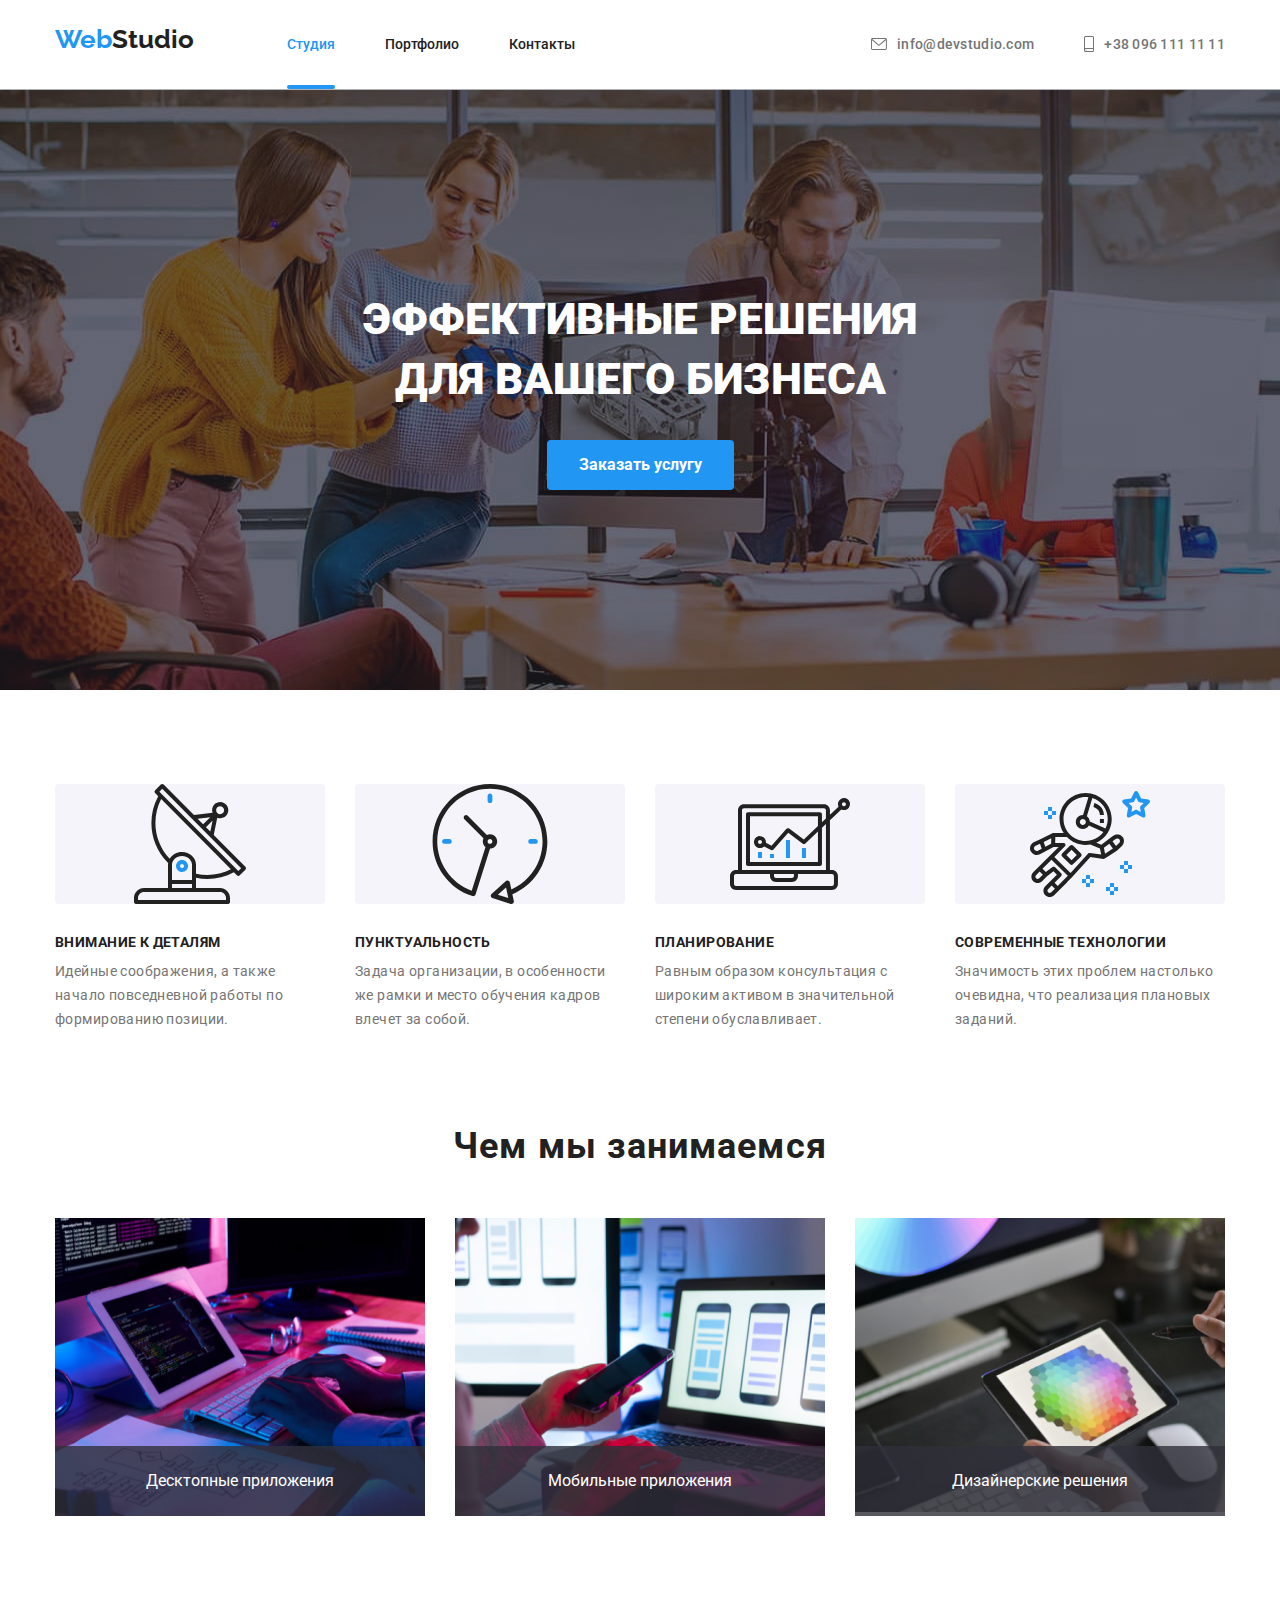
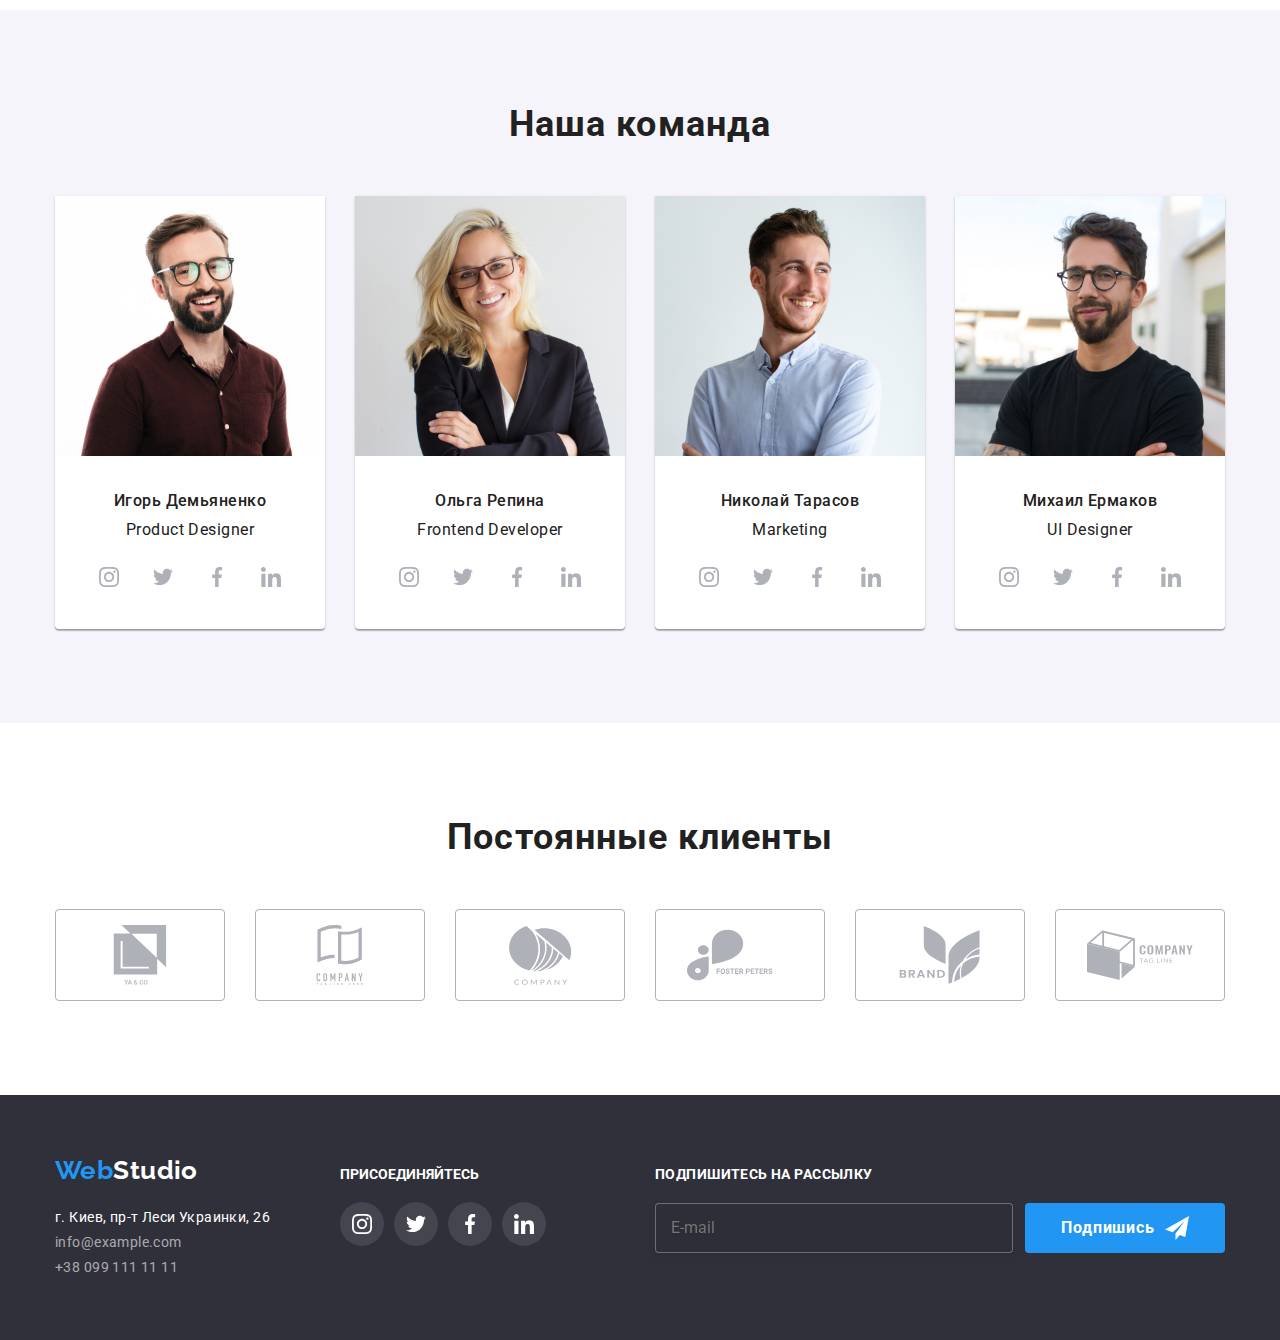
==== index.html @ 1f2e49b5 "dz8" ====
<!DOCTYPE html>
<html lang="ru">
<head>
	<meta charset="UTF-8">
	<meta http-equiv="X-UA-Compatible" content="IE=edge">
	<meta name="viewport" content="width=device-width, initial-scale">
	<link rel="stylesheet" href="https://cdnjs.cloudflare.com/ajax/libs/modern-normalize/1.0.0/modern-normalize.min.css">
	<link rel="stylesheet" href="./css/styles.css">
	<link rel="preconnect" href="https://fonts.gstatic.com">
	<link href="https://fonts.googleapis.com/css2?family=Raleway:wght@700&family=Roboto:wght@400;500;700;900&display=swap"
		rel="stylesheet">
	<link rel="stylesheet" href="./css/main.min.css">
	<title>Домашнє завдання №1</title>
</head>
<body>
	<!--Шапка-->
	<header class="header">
		<div class="container header__container">
		<nav class="nav">	
			<a href="./index.html" class="navigation__logo"> <span class="navigation__web">Web</span>Studio</a>
			<ul class="nav-list">
				<li class="nav-list__item"><a class="nav-list__link--studio current" href="./index.html">Студия</a></li>
				<li class="nav-list__item"><a class="nav-list__link--portfolio" href="./portfolio.html">Портфолио</a></li>
				<li class="nav-list__item"><a class="nav-list__link--contact" href="#">Контакты</a></li>
			</ul>
		</nav>
			<ul class="contact__list">
				<li class="contact__item">
					<a class="contact__link" href="mailto:info@devstudio.com">
						<svg class="contact__icon" width="16px" height="12px">
							<use href="./images/sprite.svg#icon-envelope"></use>
						</svg>
					info@devstudio.com</a></li>
					
				<li class="contact__item"><a class="contact__link" href="tel:+380961111111" >
						<svg class="contact__icon" width="10px" height="40px">
							<use href="./images/sprite.svg#icon-smartphone"></use>
						</svg>
					+38 096 111 11 11</a></li>
			</ul>	
		</div>
	</header>
	<main>
		<!--Эффективные решения для вашего бизнеса-->
		<section class="hero">
			<div class="container">
				<h1 class="hero__title">ЭФФЕКТИВНЫЕ РЕШЕНИЯ <br/> ДЛЯ ВАШЕГО БИЗНЕСА</h1>
				<button class="hero__button" type="submit" data-modal-open>Заказать услугу</button>	
			</div>
		</section>
		
		<!--Секция описание-->
		<section class="description">
			<div class="container">
				<h2 class="titleNone">Секция описание</h2>
				<ul class="description__list">
					<li class="description__item">
						<div class="description__tool">
							<svg class="description__icon" width="70px" height="70px">
								<use href="./images/sprite.svg#icon-antenna"></use>
							</svg>
						</div>
					<h3 class="description__title">Внимание к деталям</h3>
					<p class="description__text">Идейные соображения, а также начало повседневной работы по формированию позиции.</p>
					
				</li>
					<li class="description__item">
						<div class="description__tool">
							<svg class="description__icon" width="70px" height="70px">
								<use href="./images/sprite.svg#icon-clock"></use>
							</svg>
						</div>
					<h3 class="description__title">Пунктуальность</h3>
					<p class="description__text">Задача организации, в особенности же рамки и место обучения кадров влечет за собой.</p>
					
				</li>
					<li class="description__item">
						<div class="description__tool" >
							<svg class="description__icon" width="70px" height="70px">
								<use href="./images/sprite.svg#icon-diagram"></use>
							</svg>
						</div>
					<h3 class="description__title">Планирование</h3>
					<p class="description__text">Равным образом консультация с широким активом в значительной степени обуславливает.</p>
					
				</li>
					<li class="description__item">
						<div class="description__tool">
							<svg class="description__icon" width="70px" height="70px">
								<use href="./images/sprite.svg#icon-astronaut"></use>
							</svg>
						</div>
					<h3 class="description__title">Современные технологии</h3>
					<p class="description__text">Значимость этих проблем настолько очевидна, что реализация плановых заданий.</p>
				</li>

				</ul>
			</div>
		</section>

		<!--Чем мы занимаемся-->			
		<section class="work">	
					<div class="container">
				 		<h2 class="title">Чем мы занимаемся</h2>
							<ul class="work__list">
								
									<li class="work__item">
										<img class="work__img" src="./images/PC.jpg" alt="Комп" width="370">
										<div class="work__overlay">
											<p>Десктопные приложения</p>
										</div>
									</li>
								
								
									<li class="work__item">
										<img src="./images/telephone.jpg" alt="Телефон" width="370">
										<div class="work__overlay">
											<p>Мобильные приложения</p>
										</div>
									</li>

								
									<li class="work__item">
										<img src="./images/tablet.jpg" alt="Планшет" width="370">
										<div class="work__overlay">
											<p>Дизайнерские решения</p>
										</div>
									</li>
							</ul>
					</div>
		</section>

				<!--Наша команда-->
		<section class="team">
				<div class="container">
					<h2 class="title">Наша команда</h2>
						<ul class="team__list">
							<li class="team__item">
								<img src="./images/Игорь.jpg" alt="Игорь" width="270">
									<div class="team__box">
										<h3 class="team__name">Игорь Демьяненко</h3>
										<p class="team__work">Product Designer</p>
									
										<ul class="social__list">
											<li class="social__item">
												<a class="social__link" href="">
													<svg class="social__icon">
														<use href="./images/sprite.svg#icon-instagram"></use>
													</svg>
												</a>
											</li>
											<li class="social__item">
												<a class="social__link" href="">
													<svg class="social__icon">
														<use href="./images/sprite.svg#icon-twitter"></use>
													</svg>
												</a>
											</li>
											<li class="social__item">
												<a class="social__link" href="">
													<svg class="social__icon">
														<use href="./images/sprite.svg#icon-facebook"></use>
													</svg>
												</a>
											</li>
											<li class="social__item">
												<a class="social__link" href="">
													<svg class="social__icon">
														<use href="./images/sprite.svg#icon-linkedin"></use>
													</svg>
												</a>
											</li>
										</ul>
									</div>
							</li>
						
							<li class="team__item">
								<img src="./images/Ольга.jpg" alt="Ольга" width="270">
									<div class="team__box">
										<h3 class="team__name">Ольга Репина</h3>
										<p class="team__work">Frontend Developer</p>
									
										<ul class="social__list">
											<li class="social__item">
												<a class="social__link" href="">
													<svg class="social__icon">
														<use href="./images/sprite.svg#icon-instagram"></use>
													</svg>
												</a>
											</li>
											<li class="social__item">
												<a class="social__link" href="">
													<svg class="social__icon">
														<use href="./images/sprite.svg#icon-twitter"></use>
													</svg>
												</a>
											</li>
											<li class="social__item">
												<a class="social__link" href="">
													<svg class="social__icon">
														<use href="./images/sprite.svg#icon-facebook"></use>
													</svg>
												</a>
											</li>
											<li class="social__item">
												<a class="social__link" href="">
													<svg class="social__icon">
														<use href="./images/sprite.svg#icon-linkedin"></use>
													</svg>
												</a>
											</li>
										</ul>
									</div>
							</li>

							<li class="team__item">
								<img src="./images/Николай.jpg" alt="Николай" width="270">
									<div class="team__box">
										<h3 class="team__name">Николай Тарасов</h3>
										<P class="team__work">Marketing</P>
									
										<ul class="social__list">
											<li class="social__item">
												<a class="social__link" href="">
													<svg class="social__icon">
														<use href="./images/sprite.svg#icon-instagram"></use>
													</svg>
												</a>
											</li>
											<li class="social__item">
												<a class="social__link" href="">
													<svg class="social__icon">
														<use href="./images/sprite.svg#icon-twitter"></use>
													</svg>
												</a>
											</li>
											<li class="social__item">
												<a class="social__link" href="">
													<svg class="social__icon">
														<use href="./images/sprite.svg#icon-facebook"></use>
													</svg>
												</a>
											</li>
											<li class="social__item">
												<a class="social__link" href="">
													<svg class="social__icon">
														<use href="./images/sprite.svg#icon-linkedin"></use>
													</svg>
												</a>
											</li>
										</ul>
									</div>
							</li>
							
							<li class="team__item">
								<img src="./images/Михаил.jpg" alt="Михаил" width="270">
									<div class="team__box">
										<h3 class="team__name">Михаил Ермаков</h3>
										<p class="team__work">UI Designer</p>
									
										<ul class="social__list">
											<li class="social__item">
												<a class="social__link" href="">
													<svg class="social__icon">
														<use href="./images/sprite.svg#icon-instagram"></use>
													</svg>
												</a>
											</li>
											<li class="social__item">
												<a class="social__link" href="">
													<svg class="social__icon">
														<use href="./images/sprite.svg#icon-twitter"></use>
													</svg>
												</a>
											</li>
											<li class="social__item">
												<a class="social__link" href="">
													<svg class="social__icon">
														<use href="./images/sprite.svg#icon-facebook"></use>
													</svg>
												</a>
											</li>
											<li class="social__item">
												<a class="social__link" href="">
													<svg class="social__icon">
														<use href="./images/sprite.svg#icon-linkedin"></use>
													</svg>
												</a>
											</li>
										</ul>
									</div>
							</li>
						</ul>
				</div>
		</section>

		<!-- Постоянные клиенты -->
		<section class="clients">
			<div class="container">
				<h2 class="title">Постоянные клиенты</h2>
				<ul class="clients__list" >
					<li class="clients__item">
						<a class="clients__link" href="#">
							<svg class="clients__icon">
								<use href="./images/sprite.svg#icon-client"></use>
							</svg>
						</a>
					</li>
					<li class="clients__item">
						<a class="clients__link" href="#">
							<svg class="clients__icon">
								<use href="./images/sprite.svg#icon-client1"></use>
							</svg>
						</a>
					</li>
					<li class="clients__item">
						<a class="clients__link" href="#">
							<svg class="clients__icon">
								<use class="use" href="./images/sprite.svg#icon-client2"></use>
							</svg>
						</a>
					</li>
					<li class="clients__item">
						<a class="clients__link" href="#">
							<svg class="clients__icon">
								<use href="./images/sprite.svg#icon-client3"></use>
							</svg>
						</a>
					</li>
					<li class="clients__item">
						<a class="clients__link" href="#">
							<svg class="clients__icon">
								<use href="./images/sprite.svg#icon-client4"></use>
							</svg>
						</a>
					</li>
					<li class="clients__item">
						<a class="clients__link" href="#">
							<svg class="clients__icon">
								<use href="./images/sprite.svg#icon-client5"></use>
							</svg>
						</a>
					</li>
			</ul>
			</div>
		</section>
	</main>

	<!--Данные-->
	<footer class="footer">
		  <div class="container footer-container">
				<div class="footer__box">
						<a href="./index.html" class="footer__logo"> <span class="footer__web">Web</span><span class="footer-address__white">Studio</span></a>
					<address class="footer-address">
						<p class="footer-address__name">г. Киев, пр-т Леси Украинки, 26</p>
						<ul class="footer-address__list">
							<li><a class="footer-address__link" href="mailto:info@example.com">info@example.com</a></li>
							<li><a class="footer-address__link" href="tel:+380991111111">+38 099 111 11 11</a></li>
						</ul>
			   	</address>
				</div>	
		 
				<div class="footer-icon__box">
					<p class="footer-icon__title">присоединяйтесь</p>
					<ul class="footer-icon__list">
						<li class="footer-icon__item">
							<a class="footer-icon__link" href="">
								<svg class="footer-icon__svg">
									<use href="./images/sprite.svg#icon-instagram"></use>
								</svg>
							</a>
						</li>
						<li class="footer-icon__item">
							<a class="footer-icon__link" href="">
								<svg class="footer-icon__svg">
									<use href="./images/sprite.svg#icon-twitter"></use>
								</svg>
							</a>
						</li>
						<li class="footer-icon__item">
							<a class="footer-icon__link" href="">
								<svg class="footer-icon__svg">
									<use href="./images/sprite.svg#icon-facebook"></use>
								</svg>
							</a>
						</li>
						<li class="footer-icon__item">
							<a class="footer-icon__link" href="">
								<svg class="footer-icon__svg">
									<use href="./images/sprite.svg#icon-linkedin"></use>
								</svg>
							</a>
						</li>
					</ul>
				</div>
				<form action="#" class="footer-form">
					<p class="footer-form__title">Подпишитесь на рассылку</p>
					<div class="footer-form__list">
						<input class="footer-form__mail" type="email" name="email" placeholder="E-mail" required>
						<button type="submit" class="footer-form__button">Подпишись
							<svg class="footer-form__svg" width="24" height="24">
								<use href="./images/sprite.svg#icon-send"></use>
							</svg>
						</button>
					</div>
				</form>
			</div>
	</footer>
	<div class="back-drop is-hidden" data-modal>
		<div class="modal-section">
			<button class="modal-section__close" data-modal-close>
				<svg width="18" height="18">
					<use href="./images/sprite.svg#icon-close-black"></use>
				</svg>
			</button>
			<form action="№" class="modal-form">

				<p class="modal-form__title formTitle">Оставьте свои данные, мы вам перезвоним</p>

					<label class="modal-form__name" for="name">Имя
						<div class="modal-form__item">
							<input class="modal-form__input" type="text" name="user-name" id="name" required >
								<svg class="modal-form__svg" width="18" height="18">
									<use href="./images/sprite.svg#icon-person"></use>
								</svg>
						</div>
					</label>

						<label class="modal-form__name" for="tel">Телефон
							<div class="modal-form__item">
								<input class="modal-form__input" type="tel" name="user-tel" id="tel" required>
									<svg class="modal-form__svg" width="18" height="18">
										<use href="./images/sprite.svg#icon-phone"></use>
									</svg>
							</div>
						</label>

						<label class="modal-form__name" for="email">Почта
							<div class="modal-form__item">
								<input class="modal-form__input" type="email" name="user-email" id="email" required>
									<svg class="modal-form__svg" width="18" height="18">
										<use href="./images/sprite.svg#icon-email"></use>
									</svg>
							</div>
						</label>

						<label class="modal-form__name formTextLabel" >Коментарий
							<div class="modal-form__item">
								<textarea class="modal-form__textarea"  name="user-text"  placeholder="Введите текст"></textarea>
							</div>
						</label>

						
						<label class="modal-check" for="checkbox">
							<input class="modal-check__box" type="checkbox" name="user-policy" value="checkbox" id="checkbox" required>
							
							<span class="modal-check__svg"></span>
							&nbsp;Соглашаюсь с рассылкой и принимаю &nbsp; <a class="modal-check__contract" href="#">Условия договора</a>
						</label> 
						
						<button class="modal-form__button" type="submit">Отправить</button>
				
			</form>
		</div>
	</div>
	<script src="./js/modal.js"></script>
</body>
</html>
---- css/styles.css ----
/* :root {
  --color-grey: rgba(117, 117, 117, 1);
  --black-color: rgba(33, 33, 33, 1);
  --blue-color: rgba(33, 150, 243, 1);
  --color-white: rgb(255, 255, 255, 1);
  --background-section: rgb(47, 48, 58);
  --background-ourTeam: rgb(245, 244, 250, 1);
  --background-color-button: rgb(33, 150, 243);
  --footer-contact-color: rgba(255, 255, 255, 0.6);
  --background-color-filter: rgba(245, 244, 250, 1);
  --background-color-header: rgba(255, 255, 255, 1);
  --card-set-gap: 30px;
  --background-Hero: rgba(47, 48, 58, 0.4);
  --background-footer-icons: rgba(255, 255, 255, 0.1);
  --color-icons: rgb(175, 177, 184, 1);
  --cubic-bezier: cubic-bezier(0.4, 0, 0.2, 1);
} */
/* * {
  text-decoration: none;
  list-style-type: none;
  box-sizing: border-box;
  margin: 0;
  padding: 0;
} */

/* body {
  font-family: "Roboto", sans-serif;
  color: var(--black-color);
} */
/* .section {
  padding: 94px 0;
  margin: 0 auto;
} */
/* .img {
  display: block;
} */
/* .titleNone {
  display: none;
} */
/* <!-- Index.html --> */

/* Логотип */

/* .header {
  padding-top: 24px;
  padding-bottom: 25px;
  align-items: center;
  background: var(--background-color-header);
}

.head-container {
  display: flex;
}
.navigation__logo {
  display: block;
  color: var(--black-color);
  font-family: Raleway;
  font-weight: bold;
  font-size: 26px;
  line-height: 1.192;
}
.navigation__web {
  color: var(--blue-color);
}
.navigation {
  display: flex;
}
.navigation .studio.current {
  color: var(--blue-color);
}

.nav-list {
  display: flex;
  align-items: center;
  margin-left: 93px;
}
.nav-list > .nav-list__link:not(:last-child) {
  margin-right: 50px;
}
.nav-list__link {
  display: block;
}
.nav-list__studio {
  position: relative;
  text-decoration: none;
  color: var(--black-color);
  font-weight: 500;
  font-size: 14px;
  line-height: 1.142;
  transition: color 250ms var(--cubic-bezier);
}
.nav-list__studio.current::after {
  margin-top: 32px;
  display: block;
  content: "";
  position: absolute;
  width: 100%;
  height: 4px;
  background: #2196f3;
  border-radius: 2px;
}

.nav-list__studio:hover,
.nav-list__studio:focus {
  color: var(--blue-color);
}
.contact-list > .contact-item:not(:last-child) {
  margin-right: 50px;
} */
/* Портфолио */

/* .nav-list__portfolio.current::after {
  margin-top: 32px;
  display: block;
  content: "";
  position: absolute;
  width: 100%;
  height: 4px;
  background: #2196f3;
  border-radius: 2px;
}
.navigation .nav-list__portfolio.current {
  color: var(--blue-color);
}
.nav-list__portfolio {
  color: var(--black-color);
  font-weight: 500;
  font-size: 14px;
  line-height: 1.142;
  position: relative;
  transition: color 250ms var(--cubic-bezier);
}
.nav-list__portfolio:hover,
.nav-list__portfolio:focus {
  color: var(--blue-color);
} */

/* Контакты */
/* .contact-list {
  display: flex;
  align-items: center;
  margin-left: auto;
}
.nav-list__contact {
  color: var(--black-color);
  font-weight: 500;
  font-size: 14px;
  line-height: 1.142;
} */

/* почта */
/* .contact-item__icon {
  fill: currentColor;
  margin-right: 10px;
}

.contact-item__mail {
  display: flex;
  align-items: center;
  color: var(--color-grey);
  font-weight: 500;
  font-size: 14px;
  line-height: 1.142;
  letter-spacing: 0.02em;
  transition: color 250ms var(--cubic-bezier);
}

.contact-item__mail:hover,
.contact-item__mail:focus {
  color: var(--blue-color);
} */

/* телефон */
/* .contact-item__icon {
  fill: currentColor;
  margin-right: 10px;
}
.contact-item__tel {
  display: flex;
  align-items: center;
  color: var(--color-grey);
  font-weight: 500;
  font-size: 14px;
  line-height: 1.142;
  letter-spacing: 0.02em;
  transition: color 250ms var(--cubic-bezier);
}
.contact-item__tel:hover,
.contact-item__tel:focus {
  color: var(--blue-color);
}  */
/* Секция Эффективные решения для вашего бизнеса  */
/* .section-effect {
  text-align: center;
  background: var(--background-section);
  padding-top: 200px;
  padding-bottom: 200px;
}

.section-effect {
  max-width: 1600px;
  height: 600px;
  margin-right: auto;
  margin-left: auto;
  background-size: cover;
  background-position: center;
  background-repeat: no-repeat;
  background-image: linear-gradient(
      to right,
      var(--background-Hero),
      var(--background-Hero)
    ),
    url(../images/backgroundHero.jpg);
}

.section-effect__title {
  color: var(--color-white);
  font-style: normal;
  font-weight: 900;
  font-size: 44px;
  line-height: 1.363;
  margin-bottom: 30px;
}

.section-effect__button {
  display: inline-block;
  font-family: inherit;
  background-color: var(--background-color-button);
  color: var(--color-white);
  border: none;
  font-weight: bold;
  font-size: 16px;
  line-height: 1.875;
  align-items: center;
  cursor: pointer;
  padding: 10px 32px;
  border-radius: 4px;
}
.section-effect__button:hover,
.section-effect__button:focus {
  color: var(--color-white);
} */
/* Секция описание */
/* .section-description {
  padding-top: 94px;
}
.section-description__list {
  display: flex;
}
.section-description__icon {
  display: flex;
  width: 270px;
  height: 120px;
  justify-content: center;
  align-items: center;
  background-color: var(--background-color-filter);
  border-radius: 4px;
  margin-bottom: 30px;
}
.section-description__item {
  margin-right: 30px;
}

.section-description__title {
  font-weight: bold;
  font-size: 14px;
  line-height: 1.142;
  letter-spacing: 0.03em;
  text-transform: uppercase;
  margin-bottom: 10px;
}

.section-description__text {
  align-items: center;
  font-weight: normal;
  font-size: 14px;
  line-height: 1.714;
  letter-spacing: 0.03em;
  color: var(--color-grey);
} */

/* Чем мы занимаемся */
/* .section-work {
  padding-top: 94px;
  padding-bottom: 94px;
}
.section-work__list {
  display: flex;
  justify-content: center;
}
.section-work__item:not(:last-child) {
  display: flex;
  margin-right: 30px;
}
.section-work__title {
  font-weight: bold;
  font-size: 36px;
  line-height: 1.166;
  text-align: center;
  letter-spacing: 0.03em;
  margin-bottom: 50px;
}
.section-work__write {
  position: relative;
  display: flex;
}
.section-work__text {
  display: flex;
  justify-content: center;
  align-items: center;
  background: rgba(47, 48, 58, 0.8);
  height: 70px;
  width: 370px;
  position: absolute;
  color: var(--color-white);
  bottom: 0;
  width: 370px;
} */

/* Наша команда */
/* .section-team__list {
  display: flex;
}

.section-team__item:not(:last-child) {
  margin-right: 30px;
}
.section-team__item {
  background-color: var(--color-white);
  box-shadow: 0px 1px 3px rgba(0, 0, 0, 0.12), 0px 1px 1px rgba(0, 0, 0, 0.14),
    0px 2px 1px rgba(0, 0, 0, 0.2);
  border-radius: 0px 0px 4px 4px;
}
.section-team {
  padding-top: 94px;
  padding-bottom: 94px;
  background: var(--background-ourTeam);
}
.section-team__title {
  font-weight: bold;
  font-size: 36px;
  line-height: 1.166;
  text-align: center;
  letter-spacing: 0.03em;
  margin-bottom: 50px;
}
.section-team__team {
  padding: 30px 32px;
}
.section-team__name {
  font-weight: 500;
  font-size: 16px;
  line-height: 1.187;
  text-align: center;
  letter-spacing: 0.03em;
  margin-bottom: 10px;
}
.section-team__work {
  font-weight: normal;
  font-size: 16px;
  line-height: 1.187;
  text-align: center;
  letter-spacing: 0.03em;
  margin-bottom: 16px;
} */

/* Иконки- Наша команда */
/* .icon-list {
  display: flex;
  align-items: center;
}
.icon-list__team:not(:last-child) {
  margin-right: 10px;
}
.icon-list__link {
  fill: var(--color-icons);
  display: flex;
  justify-content: center;
  align-items: center;
  border-radius: 50%;
  width: 44px;
  height: 44px;
  transition: fill 250ms var(--cubic-bezier),
    background 250ms var(--cubic-bezier);
}
.icon-list__svg {
  width: 20px;
  height: 20px;
}

.icon-list__link:hover,
.icon-list__link:focus {
  fill: var(--color-white);
  background: var(--blue-color);
  border-radius: 50%;
} */

/* Постоянные клиенты */
/* .regular-clients--text {
  font-weight: bold;
  font-size: 36px;
  line-height: 1.166;
  text-align: center;
  letter-spacing: 0.03em;
  margin-bottom: 50px;
}
.regular-clients {
  padding-top: 94px;
  padding-bottom: 94px;
}
.regular-clients__list {
  display: flex;
  justify-content: center;
  margin: 0 auto;
  justify-content: center;
}

.regular-clients__icon:not(:last-child) {
  margin-right: 30px;
}
.regular-clients__link {
  border: 1px solid rgba(175, 177, 184, 1);
  fill: var(--color-icons);
  display: flex;
  width: 170px;
  height: 92px;
  border-radius: 4px;
  justify-content: center;
  align-items: center;
  transition: fill 250ms var(--cubic-bezier), border 250ms var(--cubic-bezier);
}

.regular-clients__svg {
  display: flex;
  align-items: center;
  justify-content: center;
  width: 106px;
  height: 60px;
  background-color: var(--color-white);
}
.regular-clients__link:focus,
.regular-clients__link:hover {
  fill: var(--blue-color);
  border-color: var(--blue-color);
}

.regular-clients__svg:focus,
.regular-clients__svg:hover {
  fill: var(--blue-color);
  border-color: var(--blue-color);
} */

/* Данные */
/* .footer {
  padding-top: 60px;
  padding-bottom: 60px;
  background-color: var(--background-section);
}
.footer-address__white {
  color: var(--color-white);
}
.footer-section {
  text-align: left;
  font-style: normal;
  font-weight: normal;
  font-size: 14px;
  line-height: 1.714;
  letter-spacing: 0.03em;
  color: var(--color-white);
}
.footer-section__logo {
  display: block;
  color: var(--black-color);
  font-family: Raleway;
  font-weight: bold;
  font-size: 26px;
  line-height: 1.192;
}
.footer-address {
  font-style: normal;
}
.footer-section__web {
  color: var(--blue-color);
}
.footer-address > .footer-section__logo {
  margin-bottom: 20px;
}
.footer-address__link {
  text-decoration: none;
  font-weight: normal;
  font-size: 14px;
  line-height: 24px;
  letter-spacing: 0.03em;
  color: var(--footer-contact-color);
  transition: color 250ms var(--cubic-bezier);
}
.footer-address__link {
  padding-top: 9px;
}
.footer-address__link:hover,
.footer-address__link:focus {
  color: var(--blue-color);
}

.footer-icon {
  margin-left: 70px;
}
.footer-icon__title {
  font-weight: bold;
  font-size: 14px;
  line-height: inherit;
  letter-spacing: inherit;
  text-transform: uppercase;
  color: var(--color-white);
  margin-bottom: 20px;
}
.footer-container {
  display: flex;
  align-items: baseline;
}
.footer-icon__list {
  width: 206px;
  display: flex;
  align-items: center;
}
.footer-icon__svg {
  width: 20px;
  height: 20px;
  fill: var(--color-white);
}
.footer-icon__link {
  display: flex;
  background-color: var(--background-footer-icons);
  width: 44px;
  height: 44px;
  border-radius: 50%;
  justify-content: center;
  align-items: center;
  transition: background-color 250ms var(--cubic-bezier);
}

.footer-icon__item:not(:last-child) {
  margin-right: 10px;
}
.footer-icon__link:hover,
.footer-icon__link:focus {
  fill: var(--color-white);
  background: var(--blue-color);
  border-radius: 50%;
} */
/* .footer-form {
  margin-left: auto;
}
.footer-form__title {
  display: block;
  margin-bottom: 20px;
  font-weight: bold;
  font-size: 14px;
  line-height: 1.14;
  letter-spacing: 0.03em;
  text-transform: uppercase;
  color: var(--color-white);
}
.footer-form__list {
  display: flex;
}
.footer-form__mail {
  width: 358px;
  height: 50px;
  padding: 15px;
  margin-right: 12px;
  border: 1px solid rgba(255, 255, 255, 0.3);
  filter: drop-shadow(0px 4px 4px rgba(0, 0, 0, 0.15));
  border-radius: 4px;
  background-color: var(--background-Hero);
  color: var(--color-white);
}
.footer-form__button {
  display: flex;
  justify-content: center;
  align-items: center;
  width: 200px;
  height: 50px;
  font-weight: bold;
  font-size: 16px;
  line-height: 1.87;
  letter-spacing: 0.06em;
  color: var(--color-white);
  background-color: var(--blue-color);
  box-shadow: 0px 4px 4px rgb(0 0 0 / 15%);
  border-radius: 4px;
  border: none;
  cursor: pointer;
}

.footer-form__svg {
  margin-left: 10px;
  fill: var(--color-white);
} */

/* <!-- Portfolio.html --> */

/* Кнопки навигации */
/* .section-portfolio {
  padding-top: 94px;
  padding-bottom: 94px;
} */
/* .portfolio-filter {
  margin-bottom: 34px;
  display: flex;
  justify-content: center;
}
.portfolio-filter__button {
  background: var(--background-color-filter);
  color: var(--black-color);
  font-family: inherit;
  font-weight: 500;
  font-size: 16px;
  line-height: 1.625;
  text-align: center;
  letter-spacing: 0.03em;
  border: none;
  border-radius: 4px;
  cursor: pointer;
  padding: 6px 22px;
  transition: background 250ms var(--cubic-bezier),
    color 250ms var(--cubic-bezier), box-shadow 250ms var(--cubic-bezier);
}
.portfolio-filter__item:not(:last-child) {
  margin-right: 8px;
}

.portfolio-filter__button:hover,
.portfolio-filter__button:focus {
  background: var(--background-color-button);
  color: var(--color-white);
  box-shadow: 0px 1px 1px rgba(0, 0, 0, 0.12), 0px 4px 4px rgba(0, 0, 0, 0.06),
    1px 4px 6px rgba(0, 0, 0, 0.16);
} */
/* .portfolio-cards {
  cursor: pointer;
  display: flex;
  flex-wrap: wrap;
  margin-left: calc(-1 * var(--card-set-gap));
  margin-top: calc(-1 * var(--card-set-gap));
}
.portfolio-cards > .portfolio-cards__list {
  flex-basis: calc(100% / 3 - var(--card-set-gap));
  margin-top: var(--card-set-gap);
  margin-left: var(--card-set-gap);
  transition: box-shadow 250ms var(--cubic-bezier);
}
.portfolio-cards__img {
  display: block;
}

.portfolio-cards__link:hover,
.portfolio-cards__link:focus {
  display: block;
  background: var(--color-white);
  box-sizing: border-box;
  box-shadow: 0px 1px 1px rgba(0, 0, 0, 0.12), 0px 4px 4px rgba(0, 0, 0, 0.06),
    1px 4px 6px rgba(0, 0, 0, 0.16);
}
.portfolio-name__title {
  font-weight: bold;
  font-size: 18px;
  line-height: 2;
  letter-spacing: 0.06em;
  margin-bottom: 4px;
}
.portfolio-name__text {
  font-weight: normal;
  font-size: 16px;
  line-height: 1.875;
  letter-spacing: 0.03em;
  color: var(--color-grey);
}

.portfolio-name {
  border-left: 1px solid #eee;
  border-right: 1px solid #eee;
  border-bottom: 1px solid #eee;
  padding: 20px 24px;
}
.portfolio-cards__thumb {
  overflow: hidden;
  position: relative;
}

.portfolio-overlay {
  bottom: 0;
  width: 370px;
  height: 294px;
  background: rgba(33, 150, 243, 0.9);
  position: absolute;
  transition: transform 250ms var(--cubic-bezier);
  transform: translateY(100%);
}
.portfolio-cards__link {
  color: var(--black-color);
}

.portfolio-cards__link:hover .portfolio-overlay {
  transform: translate(0);
}
.portfolio-cards__link:focus .portfolio-overlay {
  transform: translate(0);
}
.portfolio-overlay__text {
  position: absolute;
  color: var(--color-white);
  background: rgba(33, 150, 243, 0);
  top: 0;
  padding: 63px 24px;
  font-size: 18px;
  line-height: 28px;
  letter-spacing: 0.03em;
  transition: 250ms;
} */

/* Модельное окно */
/* .back-drop {
  position: fixed;
  top: 0;
  left: 0;
  width: 100%;
  height: 100%;
  background-color: rgba(0, 0, 0, 0.2);
  opacity: 1;
  transition: opacity 250ms var(--cubic-bezier),
    visibility 250ms var(--cubic-bezier);
}
.back-drop.is-hidden {
  opacity: 0;
  pointer-events: none;
  visibility: hidden;
}
.back-drop.is-hidden .modal-section {
  transform: translate(-50%, -50%) scale(0.8);
}
.modal-section {
  position: absolute;
  width: 528px;
  top: 50%;
  left: 50%;
  padding: 40px;
  background: var(--color-white);
  transform: scale(1) translate(-50%, -50%);
  transition: transform 250ms var(--cubic-bezier),
    visibility 250ms var(--cubic-bezier);
}

.modal-section__close {
  display: flex;
  position: absolute;
  justify-content: center;
  top: 8px;
  right: 8px;
  width: 30px;
  height: 30px;
  align-items: center;
  border-radius: 50%;
  margin-left: auto;
  background: var(--color-white);
  border: 1px solid rgba(0, 0, 0, 0.1);
  cursor: pointer;
  transition: fill 250ms var(--cubic-bezier);
}
.modal-section__close:hover,
.modal-section__close:focus {
  fill: var(--blue-color);
}

.modal-form {
  display: flex;
  flex-direction: column;
  margin-left: auto;
  margin-right: auto;
}

.modal-form__title {
  font-weight: bold;
  font-size: 18px;
  line-height: 1.15;
  text-align: center;
  letter-spacing: 0.03em;
  color: #212121;
  margin-bottom: 12px;
}

.modal-form__name {
  font-size: 12px;
  line-height: 14px;
  letter-spacing: 0.01em;
  color: var(--color-grey);
  display: inline-block;
  margin-bottom: 10px;
}
.formTextLabel {
  margin-bottom: 25px;
}
.modal-form__item {
  position: relative;
  display: block;
  margin-top: 4px;
}

.modal-form__input {
  height: 40px;
  width: 100%;
  padding-left: 42px;
  border: 1px solid rgba(33, 33, 33, 0.2);
  border-radius: 4px;
  transition: border 250ms var(--cubic-bezier);
}

.modal-form__input:focus,
.modal-form__input:hover {
  border-color: var(--blue-color);
}
.modal-form__input:focus + .modal-form__svg,
.modal-form__input:hover + .modal-form__svg {
  fill: var(--blue-color);
}
.modal-form__svg {
  fill: var(--black-color);
  margin-bottom: 4px;
  top: 50%;
  left: 12px;
  transform: translateY(-50%);
  position: absolute;
  transition: fill 250ms var(--cubic-bezier);
}
.modal-form__textarea {
  resize: none;
  width: 100%;
  height: 120px;
  padding: 12px 16px;
  border: 1px solid rgba(33, 33, 33, 0.2);
  border-radius: 4px;
  transition: border 250ms var(--cubic-bezier);
}
.modal-form__textarea::placeholder {
  font-size: 14px;
  line-height: 16px;
  letter-spacing: 0.01em;
  color: rgba(117, 117, 117, 0.5);
}
.modal-form__textarea:focus,
.modal-form__textarea:hover {
  border-color: var(--blue-color);
}
.modal-check__contract {
  color: var(--blue-color);
  border-bottom: 1px solid var(--blue-color);
}
.modal-form__button {
  display: inline-block;
  font-family: inherit;
  background-color: var(--background-color-button);
  color: var(--color-white);
  border: none;
  font-weight: bold;
  font-size: 16px;
  line-height: 1.875;
  align-items: center;
  cursor: pointer;
  padding: 10px 55px;
  border-radius: 4px;
  margin: auto;
} */
/* .modal-check__box {
  appearance: none;
  position: absolute;
}
.modal-check {
  font-size: 15px;
  color: var(--color-grey);
  margin-bottom: 30px;
  display: flex;
  justify-content: center;
}
.modal-check__svg {
  width: 16px;
  height: 15px;
  border: 1px solid black;
  border-radius: 4px;
  display: inline-block;
  cursor: pointer;
}
.modal-check__box:focus ~ .modal-check__svg {
  border-color: var(--blue-color);
}
.modal-check__box:checked ~ .modal-check__svg {
  background-color: var(--blue-color);
  border-color: var(--blue-color);
  align-items: center;
  justify-content: center;
  background-image: url("../images/check.svg");
  background-size: contain;
  background-origin: border-box;
} */

/* .visuality-hidden {
  position: absolute !important;
  width: 1px !important;
  height: 1px !important;
  margin: -1px;
  padding: 0 !important;
  overflow: hidden;
  border: 0 !important;
  clip: rect(0 0 0 0);
} */

/* github */
---- css/main.min.css ----
:root{--color-grey: rgba(117, 117, 117, 1);--black-color: rgba(33, 33, 33, 1);--blue-color: rgba(33, 150, 243, 1);--color-white: rgb(255, 255, 255, 1);--background-section: rgb(47, 48, 58);--background-ourTeam: rgb(245, 244, 250, 1);--background-color-button: rgb(33, 150, 243);--footer-contact-color: rgba(255, 255, 255, 0.6);--background-color-filter: rgba(245, 244, 250, 1);--background-color-header: rgba(255, 255, 255, 1);--card-set-gap: 30px;--background-Hero: rgba(47, 48, 58, 0.4);--background-footer-icons: rgba(255, 255, 255, 0.1);--color-icons: rgb(175, 177, 184, 1);--cubic-bezier: cubic-bezier(0.4, 0, 0.2, 1)}*{text-decoration:none;list-style-type:none;-webkit-box-sizing:border-box;box-sizing:border-box;margin:0;padding:0}body{font-family:"Roboto", sans-serif;color:var(--black-color)}.titleNone{display:none}.container{width:1200px;margin-left:auto;margin-right:auto;padding:0 15px}.title{font-weight:bold;font-size:36px;line-height:1.166;text-align:center;letter-spacing:0.03em;margin-bottom:50px}.header{padding-top:24px;padding-bottom:25px;-webkit-box-align:center;-ms-flex-align:center;align-items:center;background:var(--background-color-header)}.header__container{display:-webkit-box;display:-ms-flexbox;display:flex}.header{border-bottom:1px solid var(--color-icons)}.hero{text-align:center;background:var(--background-section);padding-top:200px;padding-bottom:200px;max-width:1600px;height:600px;margin-right:auto;margin-left:auto;background-size:cover;background-position:center;background-repeat:no-repeat;background-image:-webkit-gradient(linear, left top, right top, from(var(--background-Hero)), to(var(--background-Hero))),url(../images/backgroundHero.jpg);background-image:linear-gradient(to right, var(--background-Hero), var(--background-Hero)),url(../images/backgroundHero.jpg)}.hero__title{color:var(--color-white);font-style:normal;font-weight:900;font-size:44px;line-height:1.363;margin-bottom:30px}.hero__button{display:inline-block;font-family:inherit;background-color:var(--background-color-button);color:var(--color-white);border:none;font-weight:bold;font-size:16px;line-height:1.875;-webkit-box-align:center;-ms-flex-align:center;align-items:center;cursor:pointer;padding:10px 32px;border-radius:4px}.hero__button:hover,.hero__button:focus{color:var(--color-white)}.description{padding-top:94px}.description__list{display:-webkit-box;display:-ms-flexbox;display:flex}.description__icon{display:-webkit-box;display:-ms-flexbox;display:flex;width:270px;height:120px;-webkit-box-pack:center;-ms-flex-pack:center;justify-content:center;-webkit-box-align:center;-ms-flex-align:center;align-items:center;background-color:var(--background-color-filter);border-radius:4px;margin-bottom:30px}.description__item{margin-right:30px}.description__title{font-weight:bold;font-size:14px;line-height:1.142;letter-spacing:0.03em;text-transform:uppercase;margin-bottom:10px}.description__text{-webkit-box-align:center;-ms-flex-align:center;align-items:center;font-weight:normal;font-size:14px;line-height:1.714;letter-spacing:0.03em;color:var(--color-grey)}.work{padding-top:94px;padding-bottom:94px}.work__list{display:-webkit-box;display:-ms-flexbox;display:flex;-webkit-box-pack:center;-ms-flex-pack:center;justify-content:center}.work__item{position:relative}.work__item:not(:last-child){display:-webkit-box;display:-ms-flexbox;display:flex;margin-right:30px}.work__overlay{display:-webkit-box;display:-ms-flexbox;display:flex;-webkit-box-pack:center;-ms-flex-pack:center;justify-content:center;-webkit-box-align:center;-ms-flex-align:center;align-items:center;background:rgba(47,48,58,0.8);height:70px;width:370px;position:absolute;color:var(--color-white);bottom:0;width:370px}.team__list{display:-webkit-box;display:-ms-flexbox;display:flex}.team__item:not(:last-child){margin-right:30px}.team__item{background-color:var(--color-white);-webkit-box-shadow:0px 1px 3px rgba(0,0,0,0.12),0px 1px 1px rgba(0,0,0,0.14),0px 2px 1px rgba(0,0,0,0.2);box-shadow:0px 1px 3px rgba(0,0,0,0.12),0px 1px 1px rgba(0,0,0,0.14),0px 2px 1px rgba(0,0,0,0.2);border-radius:0px 0px 4px 4px}.team{padding-top:94px;padding-bottom:94px;background:var(--background-ourTeam)}.team__box{padding:30px 32px}.team__name{font-weight:500;font-size:16px;line-height:1.187;text-align:center;letter-spacing:0.03em;margin-bottom:10px}.team__work{font-weight:normal;font-size:16px;line-height:1.187;text-align:center;letter-spacing:0.03em;margin-bottom:16px}.clients{padding-top:94px;padding-bottom:94px}.clients__list{display:-webkit-box;display:-ms-flexbox;display:flex;-webkit-box-pack:center;-ms-flex-pack:center;justify-content:center;margin:0 auto;justify-content:center}.clients__item:not(:last-child){margin-right:30px}.clients__link{border:1px solid #afb1b8;fill:var(--color-icons);display:-webkit-box;display:-ms-flexbox;display:flex;width:170px;height:92px;border-radius:4px;-webkit-box-pack:center;-ms-flex-pack:center;justify-content:center;-webkit-box-align:center;-ms-flex-align:center;align-items:center;-webkit-transition:fill 250ms var(--cubic-bezier),border 250ms var(--cubic-bezier);transition:fill 250ms var(--cubic-bezier),border 250ms var(--cubic-bezier)}.clients__link:focus,.clients__link:hover{fill:var(--blue-color);border-color:var(--blue-color)}.clients__icon{display:-webkit-box;display:-ms-flexbox;display:flex;-webkit-box-align:center;-ms-flex-align:center;align-items:center;-webkit-box-pack:center;-ms-flex-pack:center;justify-content:center;width:106px;height:60px;background-color:var(--color-white)}.clients__icon:focus,.clients__icon:hover{fill:var(--blue-color);border-color:var(--blue-color)}.footer{padding-top:60px;padding-bottom:60px;background-color:var(--background-section)}.footer-address__white{color:var(--color-white)}.footer__box{text-align:left;font-style:normal;font-weight:normal;font-size:14px;line-height:1.714;letter-spacing:0.03em;color:var(--color-white)}.footer-container{display:-webkit-box;display:-ms-flexbox;display:flex;-webkit-box-align:baseline;-ms-flex-align:baseline;align-items:baseline}.portfolio{padding-top:94px;padding-bottom:94px}.portfolio-cards{cursor:pointer;display:-webkit-box;display:-ms-flexbox;display:flex;-ms-flex-wrap:wrap;flex-wrap:wrap;margin-left:calc(-1 * var(--card-set-gap));margin-top:calc(-1 * var(--card-set-gap))}.portfolio-cards>.portfolio-cards__list{-ms-flex-preferred-size:calc(100% / 3 - var(--card-set-gap));flex-basis:calc(100% / 3 - var(--card-set-gap));margin-top:var(--card-set-gap);margin-left:var(--card-set-gap);-webkit-transition:-webkit-box-shadow 250ms var(--cubic-bezier);transition:-webkit-box-shadow 250ms var(--cubic-bezier);transition:box-shadow 250ms var(--cubic-bezier);transition:box-shadow 250ms var(--cubic-bezier), -webkit-box-shadow 250ms var(--cubic-bezier)}.portfolio-cards__img{display:block}.portfolio-cards__link:hover,.portfolio-cards__link:focus{display:block;background:var(--color-white);-webkit-box-sizing:border-box;box-sizing:border-box;-webkit-box-shadow:0px 1px 1px rgba(0,0,0,0.12),0px 4px 4px rgba(0,0,0,0.06),1px 4px 6px rgba(0,0,0,0.16);box-shadow:0px 1px 1px rgba(0,0,0,0.12),0px 4px 4px rgba(0,0,0,0.06),1px 4px 6px rgba(0,0,0,0.16)}.portfolio-name__title{font-weight:bold;font-size:18px;line-height:2;letter-spacing:0.06em;margin-bottom:4px}.portfolio-name__text{font-weight:normal;font-size:16px;line-height:1.875;letter-spacing:0.03em;color:var(--color-grey)}.portfolio-name{border-left:1px solid #eee;border-right:1px solid #eee;border-bottom:1px solid #eee;padding:20px 24px}.portfolio-cards__thumb{overflow:hidden;position:relative}.portfolio-overlay{bottom:0;width:370px;height:294px;background:rgba(33,150,243,0.9);position:absolute;-webkit-transition:-webkit-transform 250ms var(--cubic-bezier);transition:-webkit-transform 250ms var(--cubic-bezier);transition:transform 250ms var(--cubic-bezier);transition:transform 250ms var(--cubic-bezier), -webkit-transform 250ms var(--cubic-bezier);-webkit-transform:translateY(100%);transform:translateY(100%)}.portfolio-cards__link{color:var(--black-color)}.portfolio-cards__link:hover .portfolio-overlay,.portfolio-cards__link:focus .portfolio-overlay{-webkit-transform:translate(0);transform:translate(0)}.portfolio-overlay__text{position:absolute;color:var(--color-white);background:rgba(33,150,243,0);top:0;padding:63px 24px;font-size:18px;line-height:28px;letter-spacing:0.03em;-webkit-transition:250ms;transition:250ms}.navigation__logo{display:block;color:var(--black-color);font-family:Raleway;font-weight:bold;font-size:26px;line-height:1.192}.navigation__web{color:var(--blue-color)}.footer__logo{display:block;color:var(--black-color);font-family:Raleway;font-weight:bold;font-size:26px;line-height:1.192;margin-bottom:20px}.nav{display:-webkit-box;display:-ms-flexbox;display:flex}.nav .nav-list__link--studio.current{color:var(--blue-color)}.nav-list{display:-webkit-box;display:-ms-flexbox;display:flex;-webkit-box-align:center;-ms-flex-align:center;align-items:center;margin-left:93px}.nav-list>.nav-list__item:not(:last-child){margin-right:50px}.nav-list__item{display:block}.nav-list__link--studio{position:relative;text-decoration:none;color:var(--black-color);font-weight:500;font-size:14px;line-height:1.142;-webkit-transition:color 250ms var(--cubic-bezier);transition:color 250ms var(--cubic-bezier)}.nav-list__link--studio.current::after{margin-top:32px;display:block;content:"";position:absolute;width:100%;height:4px;background:#2196f3;border-radius:2px}.nav-list__link--studio:hover,.nav-list__link--studio:focus{color:var(--blue-color)}.contact__list>.contact__item:not(:last-child){margin-right:50px}.nav-list__link--portfolio.current::after{margin-top:32px;display:block;content:"";position:absolute;width:100%;height:4px;background:#2196f3;border-radius:2px}.nav .nav-list__link--portfolio.current{color:var(--blue-color)}.nav-list__link--portfolio{color:var(--black-color);font-weight:500;font-size:14px;line-height:1.142;position:relative;-webkit-transition:color 250ms var(--cubic-bezier);transition:color 250ms var(--cubic-bezier)}.nav-list__link--portfolio:hover,.nav-list__link--portfolio:focus{color:var(--blue-color)}.contact__list{display:-webkit-box;display:-ms-flexbox;display:flex;-webkit-box-align:center;-ms-flex-align:center;align-items:center;margin-left:auto}.nav-list__link--contact{color:var(--black-color);font-weight:500;font-size:14px;line-height:1.142}.contact__icon{fill:currentColor;margin-right:10px}.contact__link{display:-webkit-box;display:-ms-flexbox;display:flex;-webkit-box-align:center;-ms-flex-align:center;align-items:center;color:var(--color-grey);font-weight:500;font-size:14px;line-height:1.142;letter-spacing:0.02em;-webkit-transition:color 250ms var(--cubic-bezier);transition:color 250ms var(--cubic-bezier)}.contact__link:hover,.contact__link:focus{color:var(--blue-color)}.footer-form{margin-left:auto}.footer-form__title{display:block;margin-bottom:20px;font-weight:bold;font-size:14px;line-height:1.14;letter-spacing:0.03em;text-transform:uppercase;color:var(--color-white)}.footer-form__list{display:-webkit-box;display:-ms-flexbox;display:flex}.footer-form__mail{width:358px;height:50px;padding:15px;margin-right:12px;border:1px solid rgba(255,255,255,0.3);-webkit-filter:drop-shadow(0px 4px 4px rgba(0,0,0,0.15));filter:drop-shadow(0px 4px 4px rgba(0,0,0,0.15));border-radius:4px;background-color:var(--background-Hero);color:var(--color-white)}.footer-form__button{display:-webkit-box;display:-ms-flexbox;display:flex;-webkit-box-pack:center;-ms-flex-pack:center;justify-content:center;-webkit-box-align:center;-ms-flex-align:center;align-items:center;width:200px;height:50px;font-weight:bold;font-size:16px;line-height:1.87;letter-spacing:0.06em;color:var(--color-white);background-color:var(--blue-color);-webkit-box-shadow:0px,4px,4px #000;box-shadow:0px,4px,4px #000;border-radius:4px;border:none;cursor:pointer}.footer-form__svg{margin-left:10px;fill:var(--color-white)}.portfolio-filter{margin-bottom:34px;display:-webkit-box;display:-ms-flexbox;display:flex;-webkit-box-pack:center;-ms-flex-pack:center;justify-content:center}.portfolio-filter__button{background:var(--background-color-filter);color:var(--black-color);font-family:inherit;font-weight:500;font-size:16px;line-height:1.625;text-align:center;letter-spacing:0.03em;border:none;border-radius:4px;cursor:pointer;padding:6px 22px;-webkit-transition:background 250ms var(--cubic-bezier),color 250ms var(--cubic-bezier),-webkit-box-shadow 250ms var(--cubic-bezier);transition:background 250ms var(--cubic-bezier),color 250ms var(--cubic-bezier),-webkit-box-shadow 250ms var(--cubic-bezier);transition:background 250ms var(--cubic-bezier),color 250ms var(--cubic-bezier),box-shadow 250ms var(--cubic-bezier);transition:background 250ms var(--cubic-bezier),color 250ms var(--cubic-bezier),box-shadow 250ms var(--cubic-bezier),-webkit-box-shadow 250ms var(--cubic-bezier)}.portfolio-filter__item:not(:last-child){margin-right:8px}.portfolio-filter__button:hover,.portfolio-filter__button:focus{background:var(--background-color-button);color:var(--color-white);-webkit-box-shadow:0px 1px 1px rgba(0,0,0,0.12),0px 4px 4px rgba(0,0,0,0.06),1px 4px 6px rgba(0,0,0,0.16);box-shadow:0px 1px 1px rgba(0,0,0,0.12),0px 4px 4px rgba(0,0,0,0.06),1px 4px 6px rgba(0,0,0,0.16)}.back-drop{position:fixed;top:0;left:0;width:100%;height:100%;background-color:rgba(0,0,0,0.2);opacity:1;-webkit-transition:opacity 250ms var(--cubic-bezier),visibility 250ms var(--cubic-bezier);transition:opacity 250ms var(--cubic-bezier),visibility 250ms var(--cubic-bezier)}.back-drop.is-hidden{opacity:0;pointer-events:none;visibility:hidden}.back-drop.is-hidden .modal-section{-webkit-transform:translate(-50%, -50%) scale(0.8);transform:translate(-50%, -50%) scale(0.8)}.modal-section{position:absolute;width:528px;top:50%;left:50%;padding:40px;background:var(--color-white);-webkit-transform:scale(1) translate(-50%, -50%);transform:scale(1) translate(-50%, -50%);-webkit-transition:visibility 250ms var(--cubic-bezier),-webkit-transform 250ms var(--cubic-bezier);transition:visibility 250ms var(--cubic-bezier),-webkit-transform 250ms var(--cubic-bezier);transition:transform 250ms var(--cubic-bezier),visibility 250ms var(--cubic-bezier);transition:transform 250ms var(--cubic-bezier),visibility 250ms var(--cubic-bezier),-webkit-transform 250ms var(--cubic-bezier)}.modal-section__close{display:-webkit-box;display:-ms-flexbox;display:flex;position:absolute;-webkit-box-pack:center;-ms-flex-pack:center;justify-content:center;top:8px;right:8px;width:30px;height:30px;-webkit-box-align:center;-ms-flex-align:center;align-items:center;border-radius:50%;margin-left:auto;background:var(--color-white);border:1px solid rgba(0,0,0,0.1);cursor:pointer;-webkit-transition:fill 250ms var(--cubic-bezier);transition:fill 250ms var(--cubic-bezier)}.modal-section__close:hover,.modal-section__close:focus{fill:var(--blue-color)}.modal-form{display:-webkit-box;display:-ms-flexbox;display:flex;-webkit-box-orient:vertical;-webkit-box-direction:normal;-ms-flex-direction:column;flex-direction:column;margin-left:auto;margin-right:auto}.modal-form__title{font-weight:bold;font-size:18px;line-height:1.15;text-align:center;letter-spacing:0.03em;color:#212121;margin-bottom:12px}.modal-form__name{font-size:12px;line-height:14px;letter-spacing:0.01em;color:var(--color-grey);display:inline-block;margin-bottom:10px}.formTextLabel{margin-bottom:25px}.modal-form__item{position:relative;display:block;margin-top:4px}.modal-form__input{height:40px;width:100%;padding-left:42px;border:1px solid rgba(33,33,33,0.2);border-radius:4px;-webkit-transition:border 250ms var(--cubic-bezier);transition:border 250ms var(--cubic-bezier)}.modal-form__input:focus,.modal-form__input:hover{border-color:var(--blue-color)}.modal-form__input:focus+.modal-form__svg,.modal-form__input:hover+.modal-form__svg{fill:var(--blue-color)}.modal-form__svg{fill:var(--black-color);margin-bottom:4px;top:50%;left:12px;-webkit-transform:translateY(-50%);transform:translateY(-50%);position:absolute;-webkit-transition:fill 250ms var(--cubic-bezier);transition:fill 250ms var(--cubic-bezier)}.modal-form__textarea{resize:none;width:100%;height:120px;padding:12px 16px;border:1px solid rgba(33,33,33,0.2);border-radius:4px;-webkit-transition:border 250ms var(--cubic-bezier);transition:border 250ms var(--cubic-bezier)}.modal-form__textarea::-webkit-input-placeholder{font-size:14px;line-height:16px;letter-spacing:0.01em;color:rgba(117,117,117,0.5)}.modal-form__textarea:-ms-input-placeholder{font-size:14px;line-height:16px;letter-spacing:0.01em;color:rgba(117,117,117,0.5)}.modal-form__textarea::-ms-input-placeholder{font-size:14px;line-height:16px;letter-spacing:0.01em;color:rgba(117,117,117,0.5)}.modal-form__textarea::placeholder{font-size:14px;line-height:16px;letter-spacing:0.01em;color:rgba(117,117,117,0.5)}.modal-form__textarea:focus,.modal-form__textarea:hover{border-color:var(--blue-color)}.modal-check__contract{color:var(--blue-color);border-bottom:1px solid var(--blue-color)}.modal-form__button{display:inline-block;font-family:inherit;background-color:var(--background-color-button);color:var(--color-white);border:none;font-weight:bold;font-size:16px;line-height:1.875;-webkit-box-align:center;-ms-flex-align:center;align-items:center;cursor:pointer;padding:10px 55px;border-radius:4px;margin:auto}.modal-check__box{-webkit-appearance:none;-moz-appearance:none;appearance:none;position:absolute}.modal-check{font-size:15px;color:var(--color-grey);margin-bottom:30px;display:-webkit-box;display:-ms-flexbox;display:flex;-webkit-box-pack:center;-ms-flex-pack:center;justify-content:center}.modal-check__svg{width:16px;height:15px;border:1px solid black;border-radius:4px;display:inline-block;cursor:pointer}.modal-check__box:focus ~ .modal-check__svg{border-color:var(--blue-color)}.modal-check__box:checked ~ .modal-check__svg{background-color:var(--blue-color);border-color:var(--blue-color);-webkit-box-align:center;-ms-flex-align:center;align-items:center;-webkit-box-pack:center;-ms-flex-pack:center;justify-content:center;background-image:url("../images/check.svg");background-size:contain;background-origin:border-box}.social__list{display:-webkit-box;display:-ms-flexbox;display:flex;-webkit-box-align:center;-ms-flex-align:center;align-items:center}.social__item:not(:last-child){margin-right:10px}.social__link{fill:var(--color-icons);display:-webkit-box;display:-ms-flexbox;display:flex;-webkit-box-pack:center;-ms-flex-pack:center;justify-content:center;-webkit-box-align:center;-ms-flex-align:center;align-items:center;border-radius:50%;width:44px;height:44px;-webkit-transition:fill 250ms var(--cubic-bezier),background 250ms var(--cubic-bezier);transition:fill 250ms var(--cubic-bezier),background 250ms var(--cubic-bezier)}.social__icon{width:20px;height:20px}.social__link:hover,.social__link:focus{fill:var(--color-white);background:var(--blue-color);border-radius:50%}.footer-icon__box{margin-left:70px}.footer-icon__title{font-weight:bold;font-size:14px;line-height:inherit;letter-spacing:inherit;text-transform:uppercase;color:var(--color-white);margin-bottom:20px}.footer-icon__list{width:206px;display:-webkit-box;display:-ms-flexbox;display:flex;-webkit-box-align:center;-ms-flex-align:center;align-items:center}.footer-icon__svg{width:20px;height:20px;fill:var(--color-white)}.footer-icon__link{display:-webkit-box;display:-ms-flexbox;display:flex;background-color:var(--background-footer-icons);width:44px;height:44px;border-radius:50%;-webkit-box-pack:center;-ms-flex-pack:center;justify-content:center;-webkit-box-align:center;-ms-flex-align:center;align-items:center;-webkit-transition:background-color 250ms var(--cubic-bezier);transition:background-color 250ms var(--cubic-bezier)}.footer-icon__item:not(:last-child){margin-right:10px}.footer-icon__link:hover,.footer-icon__link:focus{fill:var(--color-white);background:var(--blue-color);border-radius:50%}.footer-address{font-style:normal}.footer__web{color:var(--blue-color)}.footer-address>.footer-section__logo{margin-bottom:20px}.footer-address__link{text-decoration:none;font-weight:normal;font-size:14px;line-height:24px;letter-spacing:0.03em;color:var(--footer-contact-color);-webkit-transition:color 250ms var(--cubic-bezier);transition:color 250ms var(--cubic-bezier);padding-top:9px}.footer-address__link:hover,.footer-address__link:focus{color:var(--blue-color)}
/*# sourceMappingURL=main.min.css.map */
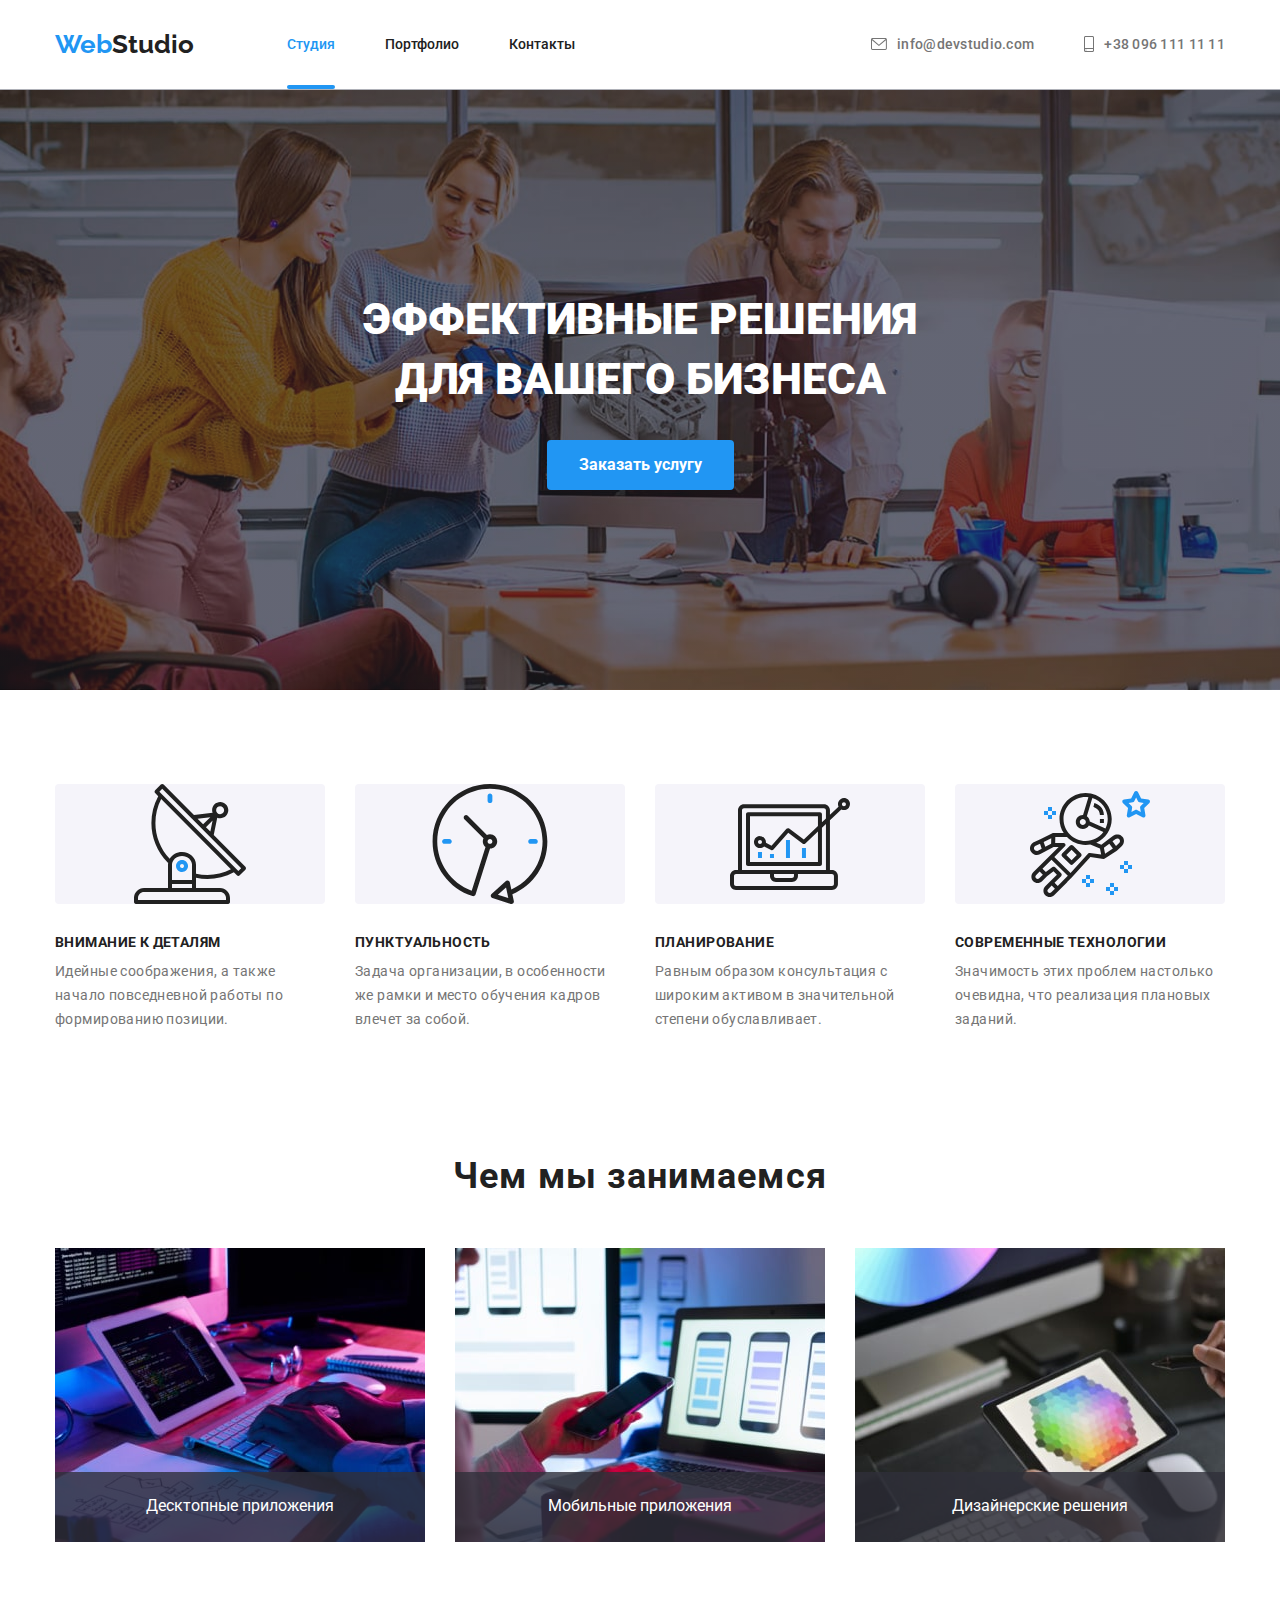
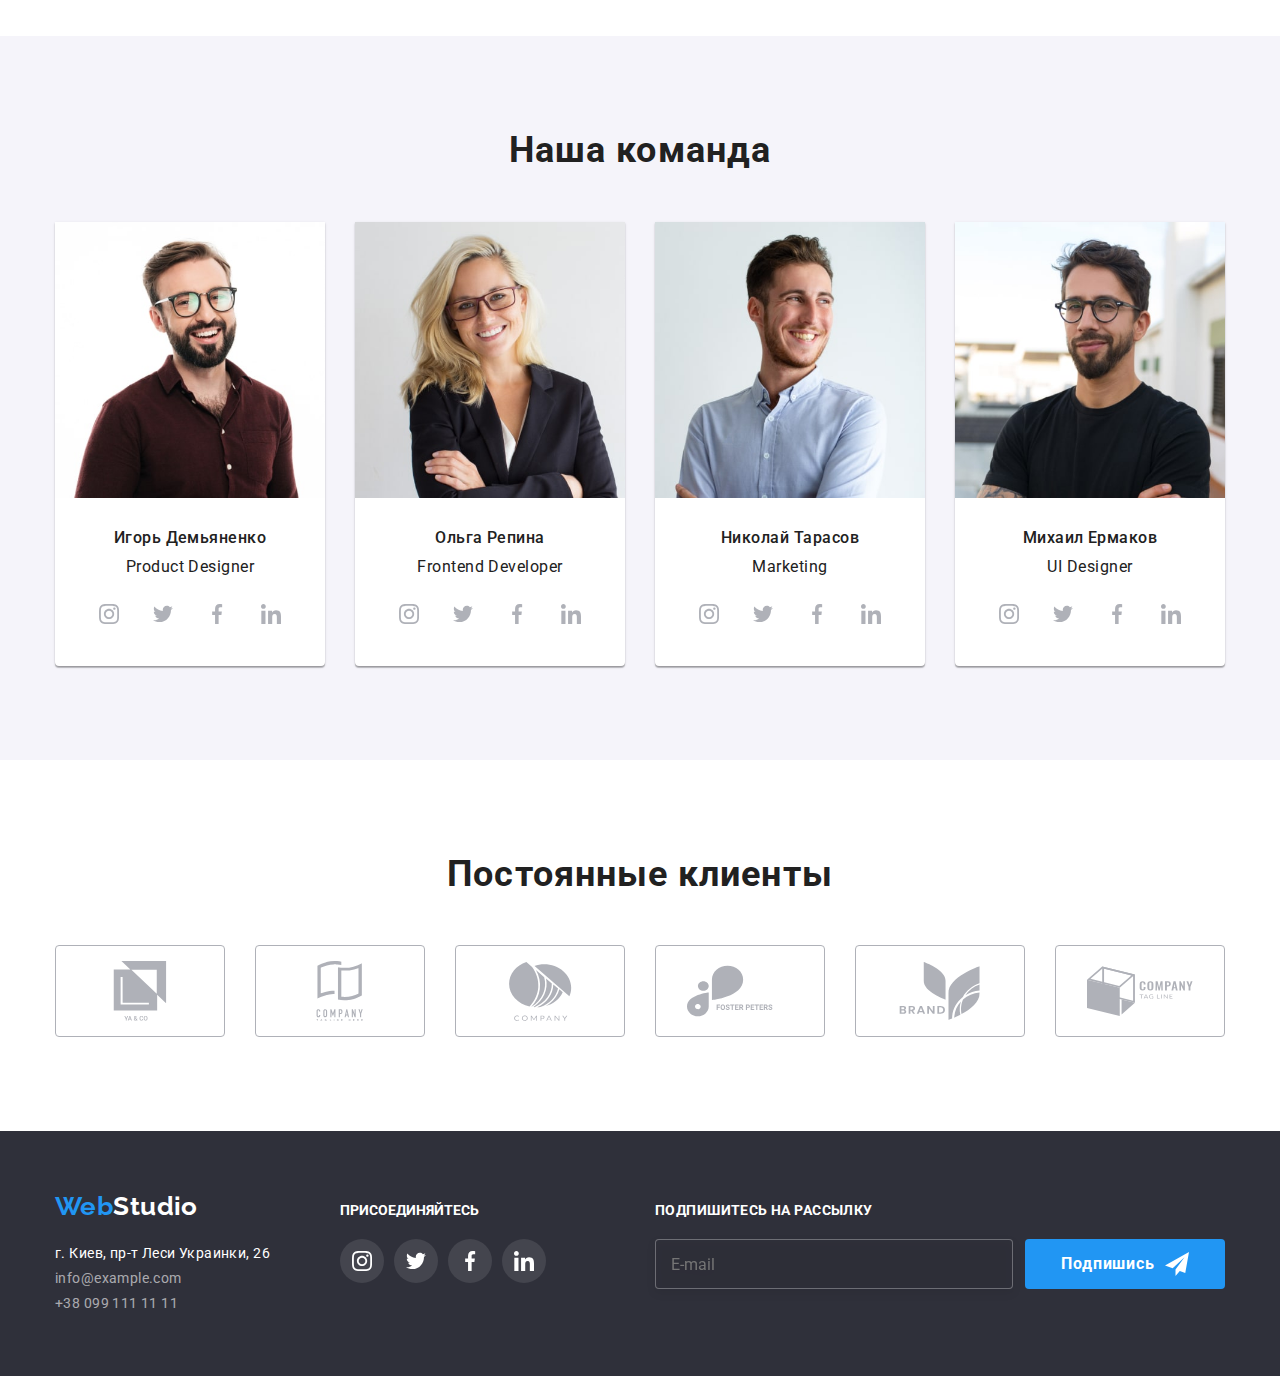
==== commit 8417d1b8: "dz8" ====
--- a/index.html
+++ b/index.html
@@ -3,52 +3,112 @@
 <head>
 	<meta charset="UTF-8">
 	<meta http-equiv="X-UA-Compatible" content="IE=edge">
-	<meta name="viewport" content="width=device-width, initial-scale">
+	<meta name="viewport" content="width=device-width, initial-scale=1.0">
 	<link rel="stylesheet" href="https://cdnjs.cloudflare.com/ajax/libs/modern-normalize/1.0.0/modern-normalize.min.css">
 	<link rel="stylesheet" href="./css/styles.css">
 	<link rel="preconnect" href="https://fonts.gstatic.com">
-	<link href="https://fonts.googleapis.com/css2?family=Raleway:wght@700&family=Roboto:wght@400;500;700;900&display=swap"
+	<link
+		href="https://fonts.googleapis.com/css2?family=Raleway:wght@700&family=Roboto:wght@400;500;700;900&display=swap"
 		rel="stylesheet">
 	<link rel="stylesheet" href="./css/main.min.css">
 	<title>Домашнє завдання №1</title>
 </head>
+
 <body>
-	<!--Шапка-->
+	<!--Шапкаа-->
 	<header class="header">
 		<div class="container header__container">
-		<nav class="nav">	
-			<a href="./index.html" class="navigation__logo"> <span class="navigation__web">Web</span>Studio</a>
-			<ul class="nav-list">
-				<li class="nav-list__item"><a class="nav-list__link--studio current" href="./index.html">Студия</a></li>
-				<li class="nav-list__item"><a class="nav-list__link--portfolio" href="./portfolio.html">Портфолио</a></li>
-				<li class="nav-list__item"><a class="nav-list__link--contact" href="#">Контакты</a></li>
-			</ul>
-		</nav>
+			<nav class="nav">
+				<a href="./index.html" class="navigation__logo"> <span class="navigation__web">Web</span>Studio</a>
+				<ul class="nav-list">
+					<li class="nav-list__item"><a class="nav-list__link--studio current" href="./index.html">Студия</a></li>
+					<li class="nav-list__item"><a class="nav-list__link--portfolio" href="./portfolio.html">Портфолио</a>
+					</li>
+					<li class="nav-list__item"><a class="nav-list__link--contact" href="#">Контакты</a></li>
+				</ul>
+			</nav>
+
+			<button data-menu-open type="button" class="menu-open">
+				<svg class="menu-icon" width="24px" height="16px">
+					<use href="./images/sprite.svg#icon-menu_open"></use>
+				</svg>
+			</button>
+
 			<ul class="contact__list">
 				<li class="contact__item">
 					<a class="contact__link" href="mailto:info@devstudio.com">
 						<svg class="contact__icon" width="16px" height="12px">
 							<use href="./images/sprite.svg#icon-envelope"></use>
 						</svg>
-					info@devstudio.com</a></li>
-					
-				<li class="contact__item"><a class="contact__link" href="tel:+380961111111" >
+						info@devstudio.com</a>
+				</li>
+
+				<li class="contact__item"><a class="contact__link" href="tel:+380961111111">
 						<svg class="contact__icon" width="10px" height="40px">
 							<use href="./images/sprite.svg#icon-smartphone"></use>
 						</svg>
-					+38 096 111 11 11</a></li>
-			</ul>	
+						+38 096 111 11 11</a></li>
+			</ul>
+
+			<div data-menu class="mob-menu is-hidden">
+				<div class="container mob-menu__container">
+					<button data-menu-close type="button" class="mob-menu__close">
+						<svg class="" width="19px" height="19px">
+							<use href="./images/sprite.svg#icon-close_menu"></use>
+						</svg>
+					</button>
+					<ul class="mob-menu__nav-list">
+						<li class="mob-menu__nav-item">
+							<a class="mob-menu__nav-link mob-menu__nav-link--current" href="./index.html">Студия</a>
+						</li>
+
+						<li class="mob-menu__nav-item">
+							<a class="mob-menu__nav-link" href="./portfolio.html">Портфолио</a>
+						</li>
+
+						<li class="mob-menu__nav-item">
+							<a class="mob-menu__nav-link" href="#">Контакты</a>
+						</li>
+					</ul>
+
+					<div class="mob-menu__bottom">
+						<ul class="mob-menu__contacts-list">
+							<li class="mob-menu__contacts-item">
+								<a class="mob-menu__contacts-link" href="tel:+380961111111">tel:+380961111111</a>
+							</li>
+							<li class="mob-menu__contacts-item">
+								<a class="mob-menu__contacts-link" href="mailto:info@devstudio.com">info@devstudio.com</a>
+							</li>
+						</ul>
+
+						<ul class="mob-menu__media-list">
+							<li class="mob-menu__media-item">
+								<a class="mob-menu__media-link" href="">Instagram</a>
+							</li>
+							<li class="mob-menu__media-item">
+								<a class="mob-menu__media-link" href="">Twitter</a>
+							</li>
+							<li class="mob-menu__media-item">
+								<a class="mob-menu__media-link" href="">Facebook</a>
+							</li>
+							<li class="mob-menu__media-item">
+								<a class="mob-menu__media-link" href="">LinkedIn</a>
+							</li>
+						</ul>
+					</div>
+				</div>
+			</div>
 		</div>
 	</header>
 	<main>
 		<!--Эффективные решения для вашего бизнеса-->
 		<section class="hero">
 			<div class="container">
-				<h1 class="hero__title">ЭФФЕКТИВНЫЕ РЕШЕНИЯ <br/> ДЛЯ ВАШЕГО БИЗНЕСА</h1>
-				<button class="hero__button" type="submit" data-modal-open>Заказать услугу</button>	
+				<h1 class="hero__title">ЭФФЕКТИВНЫЕ РЕШЕНИЯ <br /> ДЛЯ ВАШЕГО БИЗНЕСА</h1>
+				<button class="hero__button" type="submit" data-modal-open>Заказать услугу</button>
 			</div>
 		</section>
-		
+
 		<!--Секция описание-->
 		<section class="description">
 			<div class="container">
@@ -60,245 +120,249 @@
 								<use href="./images/sprite.svg#icon-antenna"></use>
 							</svg>
 						</div>
-					<h3 class="description__title">Внимание к деталям</h3>
-					<p class="description__text">Идейные соображения, а также начало повседневной работы по формированию позиции.</p>
-					
-				</li>
+						<h3 class="description__title">Внимание к деталям</h3>
+						<p class="description__text">Идейные соображения, а также начало повседневной работы по формированию
+							позиции.</p>
+
+					</li>
 					<li class="description__item">
 						<div class="description__tool">
 							<svg class="description__icon" width="70px" height="70px">
 								<use href="./images/sprite.svg#icon-clock"></use>
 							</svg>
 						</div>
-					<h3 class="description__title">Пунктуальность</h3>
-					<p class="description__text">Задача организации, в особенности же рамки и место обучения кадров влечет за собой.</p>
-					
-				</li>
+						<h3 class="description__title">Пунктуальность</h3>
+						<p class="description__text">Задача организации, в особенности же рамки и место обучения кадров влечет
+							за собой.</p>
+
+					</li>
 					<li class="description__item">
-						<div class="description__tool" >
+						<div class="description__tool">
 							<svg class="description__icon" width="70px" height="70px">
 								<use href="./images/sprite.svg#icon-diagram"></use>
 							</svg>
 						</div>
-					<h3 class="description__title">Планирование</h3>
-					<p class="description__text">Равным образом консультация с широким активом в значительной степени обуславливает.</p>
-					
-				</li>
+						<h3 class="description__title">Планирование</h3>
+						<p class="description__text">Равным образом консультация с широким активом в значительной степени
+							обуславливает.</p>
+
+					</li>
 					<li class="description__item">
 						<div class="description__tool">
 							<svg class="description__icon" width="70px" height="70px">
 								<use href="./images/sprite.svg#icon-astronaut"></use>
 							</svg>
 						</div>
-					<h3 class="description__title">Современные технологии</h3>
-					<p class="description__text">Значимость этих проблем настолько очевидна, что реализация плановых заданий.</p>
-				</li>
+						<h3 class="description__title">Современные технологии</h3>
+						<p class="description__text">Значимость этих проблем настолько очевидна, что реализация плановых
+							заданий.</p>
+					</li>
 
 				</ul>
 			</div>
 		</section>
 
-		<!--Чем мы занимаемся-->			
-		<section class="work">	
-					<div class="container">
-				 		<h2 class="title">Чем мы занимаемся</h2>
-							<ul class="work__list">
-								
-									<li class="work__item">
-										<img class="work__img" src="./images/PC.jpg" alt="Комп" width="370">
-										<div class="work__overlay">
-											<p>Десктопные приложения</p>
-										</div>
-									</li>
-								
-								
-									<li class="work__item">
-										<img src="./images/telephone.jpg" alt="Телефон" width="370">
-										<div class="work__overlay">
-											<p>Мобильные приложения</p>
-										</div>
-									</li>
-
-								
-									<li class="work__item">
-										<img src="./images/tablet.jpg" alt="Планшет" width="370">
-										<div class="work__overlay">
-											<p>Дизайнерские решения</p>
-										</div>
-									</li>
+		<!--Чем мы занимаемся-->
+		<section class="work">
+			<div class="container">
+				<h2 class="title">Чем мы занимаемся</h2>
+				<ul class="work__list">
+
+					<li class="work__item">
+						<img class="work__img" srcset="./images/desktop/desktop-devblockone.jpg 1x, ./images/desktop/desktop-devblockone2x.jpg 2x" src="./images/desktop/desktop-devblockone.jpg" alt="Комп" width="370">
+						<div class="work__overlay">
+							<p>Десктопные приложения</p>
+						</div>
+					</li>
+
+
+					<li class="work__item">
+						<img srcset="./images/desktop/desktop-devblockotwo.jpg 1x, ./images/desktop/desktop-devblockotwo2x.jpg 2x" src="./images/desktop/desktop-devblockotwo.jpg" alt="Телефон" width="370">
+						<div class="work__overlay">
+							<p>Мобильные приложения</p>
+						</div>
+					</li>
+
+
+					<li class="work__item">
+						<img srcset="./images/desktop/desktop-devblockthree.jpg 1x, ./images/desktop/desktop-devblockthree2x.jpg 2x"  src="./images/desktop/desktop-devblockthree.jpg" alt="Планшет" width="370">
+						<div class="work__overlay">
+							<p>Дизайнерские решения</p>
+						</div>
+					</li>
+				</ul>
+			</div>
+		</section>
+
+		<!--Наша команда-->
+		<section class="team">
+			<div class="container">
+				<h2 class="title">Наша команда</h2>
+				<ul class="team__list">
+					<li class="team__item">
+						<img srcset="./images/mobile/mob-product-designer.jpg 1x, ./images/mobile/mob-product-designer2x.jpg 2x" src="./images/mobile/mob-product-designer.jpg" alt="Игорь" width="270">
+						<div class="team__box">
+							<h3 class="team__name">Игорь Демьяненко</h3>
+							<p class="team__work">Product Designer</p>
+
+							<ul class="social__list">
+								<li class="social__item">
+									<a class="social__link" href="">
+										<svg class="social__icon">
+											<use href="./images/sprite.svg#icon-instagram"></use>
+										</svg>
+									</a>
+								</li>
+								<li class="social__item">
+									<a class="social__link" href="">
+										<svg class="social__icon">
+											<use href="./images/sprite.svg#icon-twitter"></use>
+										</svg>
+									</a>
+								</li>
+								<li class="social__item">
+									<a class="social__link" href="">
+										<svg class="social__icon">
+											<use href="./images/sprite.svg#icon-facebook"></use>
+										</svg>
+									</a>
+								</li>
+								<li class="social__item">
+									<a class="social__link" href="">
+										<svg class="social__icon">
+											<use href="./images/sprite.svg#icon-linkedin"></use>
+										</svg>
+									</a>
+								</li>
 							</ul>
-					</div>
-		</section>
-
-				<!--Наша команда-->
-		<section class="team">
-				<div class="container">
-					<h2 class="title">Наша команда</h2>
-						<ul class="team__list">
-							<li class="team__item">
-								<img src="./images/Игорь.jpg" alt="Игорь" width="270">
-									<div class="team__box">
-										<h3 class="team__name">Игорь Демьяненко</h3>
-										<p class="team__work">Product Designer</p>
-									
-										<ul class="social__list">
-											<li class="social__item">
-												<a class="social__link" href="">
-													<svg class="social__icon">
-														<use href="./images/sprite.svg#icon-instagram"></use>
-													</svg>
-												</a>
-											</li>
-											<li class="social__item">
-												<a class="social__link" href="">
-													<svg class="social__icon">
-														<use href="./images/sprite.svg#icon-twitter"></use>
-													</svg>
-												</a>
-											</li>
-											<li class="social__item">
-												<a class="social__link" href="">
-													<svg class="social__icon">
-														<use href="./images/sprite.svg#icon-facebook"></use>
-													</svg>
-												</a>
-											</li>
-											<li class="social__item">
-												<a class="social__link" href="">
-													<svg class="social__icon">
-														<use href="./images/sprite.svg#icon-linkedin"></use>
-													</svg>
-												</a>
-											</li>
-										</ul>
-									</div>
-							</li>
-						
-							<li class="team__item">
-								<img src="./images/Ольга.jpg" alt="Ольга" width="270">
-									<div class="team__box">
-										<h3 class="team__name">Ольга Репина</h3>
-										<p class="team__work">Frontend Developer</p>
-									
-										<ul class="social__list">
-											<li class="social__item">
-												<a class="social__link" href="">
-													<svg class="social__icon">
-														<use href="./images/sprite.svg#icon-instagram"></use>
-													</svg>
-												</a>
-											</li>
-											<li class="social__item">
-												<a class="social__link" href="">
-													<svg class="social__icon">
-														<use href="./images/sprite.svg#icon-twitter"></use>
-													</svg>
-												</a>
-											</li>
-											<li class="social__item">
-												<a class="social__link" href="">
-													<svg class="social__icon">
-														<use href="./images/sprite.svg#icon-facebook"></use>
-													</svg>
-												</a>
-											</li>
-											<li class="social__item">
-												<a class="social__link" href="">
-													<svg class="social__icon">
-														<use href="./images/sprite.svg#icon-linkedin"></use>
-													</svg>
-												</a>
-											</li>
-										</ul>
-									</div>
-							</li>
-
-							<li class="team__item">
-								<img src="./images/Николай.jpg" alt="Николай" width="270">
-									<div class="team__box">
-										<h3 class="team__name">Николай Тарасов</h3>
-										<P class="team__work">Marketing</P>
-									
-										<ul class="social__list">
-											<li class="social__item">
-												<a class="social__link" href="">
-													<svg class="social__icon">
-														<use href="./images/sprite.svg#icon-instagram"></use>
-													</svg>
-												</a>
-											</li>
-											<li class="social__item">
-												<a class="social__link" href="">
-													<svg class="social__icon">
-														<use href="./images/sprite.svg#icon-twitter"></use>
-													</svg>
-												</a>
-											</li>
-											<li class="social__item">
-												<a class="social__link" href="">
-													<svg class="social__icon">
-														<use href="./images/sprite.svg#icon-facebook"></use>
-													</svg>
-												</a>
-											</li>
-											<li class="social__item">
-												<a class="social__link" href="">
-													<svg class="social__icon">
-														<use href="./images/sprite.svg#icon-linkedin"></use>
-													</svg>
-												</a>
-											</li>
-										</ul>
-									</div>
-							</li>
-							
-							<li class="team__item">
-								<img src="./images/Михаил.jpg" alt="Михаил" width="270">
-									<div class="team__box">
-										<h3 class="team__name">Михаил Ермаков</h3>
-										<p class="team__work">UI Designer</p>
-									
-										<ul class="social__list">
-											<li class="social__item">
-												<a class="social__link" href="">
-													<svg class="social__icon">
-														<use href="./images/sprite.svg#icon-instagram"></use>
-													</svg>
-												</a>
-											</li>
-											<li class="social__item">
-												<a class="social__link" href="">
-													<svg class="social__icon">
-														<use href="./images/sprite.svg#icon-twitter"></use>
-													</svg>
-												</a>
-											</li>
-											<li class="social__item">
-												<a class="social__link" href="">
-													<svg class="social__icon">
-														<use href="./images/sprite.svg#icon-facebook"></use>
-													</svg>
-												</a>
-											</li>
-											<li class="social__item">
-												<a class="social__link" href="">
-													<svg class="social__icon">
-														<use href="./images/sprite.svg#icon-linkedin"></use>
-													</svg>
-												</a>
-											</li>
-										</ul>
-									</div>
-							</li>
-						</ul>
-				</div>
+						</div>
+					</li>
+
+					<li class="team__item">
+						<img srcset="./images/mobile/mob-frontend-developer.jpg 1x, ./images/mobile/mob-frontend-developer2x.jpg 2x" src="./images/mobile/mob-frontend-developer.jpg" alt="Ольга" width="270">
+						<div class="team__box">
+							<h3 class="team__name">Ольга Репина</h3>
+							<p class="team__work">Frontend Developer</p>
+
+							<ul class="social__list">
+								<li class="social__item">
+									<a class="social__link" href="">
+										<svg class="social__icon">
+											<use href="./images/sprite.svg#icon-instagram"></use>
+										</svg>
+									</a>
+								</li>
+								<li class="social__item">
+									<a class="social__link" href="">
+										<svg class="social__icon">
+											<use href="./images/sprite.svg#icon-twitter"></use>
+										</svg>
+									</a>
+								</li>
+								<li class="social__item">
+									<a class="social__link" href="">
+										<svg class="social__icon">
+											<use href="./images/sprite.svg#icon-facebook"></use>
+										</svg>
+									</a>
+								</li>
+								<li class="social__item">
+									<a class="social__link" href="">
+										<svg class="social__icon">
+											<use href="./images/sprite.svg#icon-linkedin"></use>
+										</svg>
+									</a>
+								</li>
+							</ul>
+						</div>
+					</li>
+
+					<li class="team__item">
+						<img srcset="./images/mobile/mob-marketing.jpg 1x, ./images/mobile/mob-marketing2x.jpg 2x"  src="./images/mobile/mob-marketing.jpg" alt="Николай" width="270">
+						<div class="team__box">
+							<h3 class="team__name">Николай Тарасов</h3>
+							<P class="team__work">Marketing</P>
+
+							<ul class="social__list">
+								<li class="social__item">
+									<a class="social__link" href="">
+										<svg class="social__icon">
+											<use href="./images/sprite.svg#icon-instagram"></use>
+										</svg>
+									</a>
+								</li>
+								<li class="social__item">
+									<a class="social__link" href="">
+										<svg class="social__icon">
+											<use href="./images/sprite.svg#icon-twitter"></use>
+										</svg>
+									</a>
+								</li>
+								<li class="social__item">
+									<a class="social__link" href="">
+										<svg class="social__icon">
+											<use href="./images/sprite.svg#icon-facebook"></use>
+										</svg>
+									</a>
+								</li>
+								<li class="social__item">
+									<a class="social__link" href="">
+										<svg class="social__icon">
+											<use href="./images/sprite.svg#icon-linkedin"></use>
+										</svg>
+									</a>
+								</li>
+							</ul>
+						</div>
+					</li>
+
+					<li class="team__item">
+						<img srcset="./images/mobile/mob-uidesigner.jpg 1x, ./images/mobile/mob-uidesigner2x.jpg 2x" src="./images/mobile/mob-uidesigner.jpg" alt="Михаил" width="270">
+						<div class="team__box">
+							<h3 class="team__name">Михаил Ермаков</h3>
+							<p class="team__work">UI Designer</p>
+
+							<ul class="social__list">
+								<li class="social__item">
+									<a class="social__link" href="">
+										<svg class="social__icon">
+											<use href="./images/sprite.svg#icon-instagram"></use>
+										</svg>
+									</a>
+								</li>
+								<li class="social__item">
+									<a class="social__link" href="">
+										<svg class="social__icon">
+											<use href="./images/sprite.svg#icon-twitter"></use>
+										</svg>
+									</a>
+								</li>
+								<li class="social__item">
+									<a class="social__link" href="">
+										<svg class="social__icon">
+											<use href="./images/sprite.svg#icon-facebook"></use>
+										</svg>
+									</a>
+								</li>
+								<li class="social__item">
+									<a class="social__link" href="">
+										<svg class="social__icon">
+											<use href="./images/sprite.svg#icon-linkedin"></use>
+										</svg>
+									</a>
+								</li>
+							</ul>
+						</div>
+					</li>
+				</ul>
+			</div>
 		</section>
 
 		<!-- Постоянные клиенты -->
 		<section class="clients">
 			<div class="container">
 				<h2 class="title">Постоянные клиенты</h2>
-				<ul class="clients__list" >
+				<ul class="clients__list">
 					<li class="clients__item">
 						<a class="clients__link" href="#">
 							<svg class="clients__icon">
@@ -341,70 +405,71 @@
 							</svg>
 						</a>
 					</li>
-			</ul>
+				</ul>
 			</div>
 		</section>
 	</main>
 
 	<!--Данные-->
 	<footer class="footer">
-		  <div class="container footer-container">
-				<div class="footer__box">
-						<a href="./index.html" class="footer__logo"> <span class="footer__web">Web</span><span class="footer-address__white">Studio</span></a>
-					<address class="footer-address">
-						<p class="footer-address__name">г. Киев, пр-т Леси Украинки, 26</p>
-						<ul class="footer-address__list">
-							<li><a class="footer-address__link" href="mailto:info@example.com">info@example.com</a></li>
-							<li><a class="footer-address__link" href="tel:+380991111111">+38 099 111 11 11</a></li>
-						</ul>
-			   	</address>
-				</div>	
-		 
-				<div class="footer-icon__box">
-					<p class="footer-icon__title">присоединяйтесь</p>
-					<ul class="footer-icon__list">
-						<li class="footer-icon__item">
-							<a class="footer-icon__link" href="">
-								<svg class="footer-icon__svg">
-									<use href="./images/sprite.svg#icon-instagram"></use>
-								</svg>
-							</a>
-						</li>
-						<li class="footer-icon__item">
-							<a class="footer-icon__link" href="">
-								<svg class="footer-icon__svg">
-									<use href="./images/sprite.svg#icon-twitter"></use>
-								</svg>
-							</a>
-						</li>
-						<li class="footer-icon__item">
-							<a class="footer-icon__link" href="">
-								<svg class="footer-icon__svg">
-									<use href="./images/sprite.svg#icon-facebook"></use>
-								</svg>
-							</a>
-						</li>
-						<li class="footer-icon__item">
-							<a class="footer-icon__link" href="">
-								<svg class="footer-icon__svg">
-									<use href="./images/sprite.svg#icon-linkedin"></use>
-								</svg>
-							</a>
-						</li>
+		<div class="container footer-container">
+			<div class="footer__box">
+				<a href="./index.html" class="footer__logo"> <span class="footer__web">Web</span><span
+						class="footer-address__white">Studio</span></a>
+				<address class="footer-address">
+					<p class="footer-address__name">г. Киев, пр-т Леси Украинки, 26</p>
+					<ul class="footer-address__list">
+						<li><a class="footer-address__link" href="mailto:info@example.com">info@example.com</a></li>
+						<li><a class="footer-address__link" href="tel:+380991111111">+38 099 111 11 11</a></li>
 					</ul>
+				</address>
+			</div>
+
+			<div class="footer-icon__box">
+				<p class="footer-icon__title">присоединяйтесь</p>
+				<ul class="footer-icon__list">
+					<li class="footer-icon__item">
+						<a class="footer-icon__link" href="">
+							<svg class="footer-icon__svg">
+								<use href="./images/sprite.svg#icon-instagram"></use>
+							</svg>
+						</a>
+					</li>
+					<li class="footer-icon__item">
+						<a class="footer-icon__link" href="">
+							<svg class="footer-icon__svg">
+								<use href="./images/sprite.svg#icon-twitter"></use>
+							</svg>
+						</a>
+					</li>
+					<li class="footer-icon__item">
+						<a class="footer-icon__link" href="">
+							<svg class="footer-icon__svg">
+								<use href="./images/sprite.svg#icon-facebook"></use>
+							</svg>
+						</a>
+					</li>
+					<li class="footer-icon__item">
+						<a class="footer-icon__link" href="">
+							<svg class="footer-icon__svg">
+								<use href="./images/sprite.svg#icon-linkedin"></use>
+							</svg>
+						</a>
+					</li>
+				</ul>
+			</div>
+			<form action="#" class="footer-form">
+				<p class="footer-form__title">Подпишитесь на рассылку</p>
+				<div class="footer-form__list">
+					<input class="footer-form__mail" type="email" name="email" placeholder="E-mail" required>
+					<button type="submit" class="footer-form__button">Подпишись
+						<svg class="footer-form__svg" width="24" height="24">
+							<use href="./images/sprite.svg#icon-send"></use>
+						</svg>
+					</button>
 				</div>
-				<form action="#" class="footer-form">
-					<p class="footer-form__title">Подпишитесь на рассылку</p>
-					<div class="footer-form__list">
-						<input class="footer-form__mail" type="email" name="email" placeholder="E-mail" required>
-						<button type="submit" class="footer-form__button">Подпишись
-							<svg class="footer-form__svg" width="24" height="24">
-								<use href="./images/sprite.svg#icon-send"></use>
-							</svg>
-						</button>
-					</div>
-				</form>
-			</div>
+			</form>
+		</div>
 	</footer>
 	<div class="back-drop is-hidden" data-modal>
 		<div class="modal-section">
@@ -417,52 +482,56 @@
 
 				<p class="modal-form__title formTitle">Оставьте свои данные, мы вам перезвоним</p>
 
-					<label class="modal-form__name" for="name">Имя
-						<div class="modal-form__item">
-							<input class="modal-form__input" type="text" name="user-name" id="name" required >
-								<svg class="modal-form__svg" width="18" height="18">
-									<use href="./images/sprite.svg#icon-person"></use>
-								</svg>
-						</div>
-					</label>
-
-						<label class="modal-form__name" for="tel">Телефон
-							<div class="modal-form__item">
-								<input class="modal-form__input" type="tel" name="user-tel" id="tel" required>
-									<svg class="modal-form__svg" width="18" height="18">
-										<use href="./images/sprite.svg#icon-phone"></use>
-									</svg>
-							</div>
-						</label>
-
-						<label class="modal-form__name" for="email">Почта
-							<div class="modal-form__item">
-								<input class="modal-form__input" type="email" name="user-email" id="email" required>
-									<svg class="modal-form__svg" width="18" height="18">
-										<use href="./images/sprite.svg#icon-email"></use>
-									</svg>
-							</div>
-						</label>
-
-						<label class="modal-form__name formTextLabel" >Коментарий
-							<div class="modal-form__item">
-								<textarea class="modal-form__textarea"  name="user-text"  placeholder="Введите текст"></textarea>
-							</div>
-						</label>
-
-						
-						<label class="modal-check" for="checkbox">
-							<input class="modal-check__box" type="checkbox" name="user-policy" value="checkbox" id="checkbox" required>
-							
-							<span class="modal-check__svg"></span>
-							&nbsp;Соглашаюсь с рассылкой и принимаю &nbsp; <a class="modal-check__contract" href="#">Условия договора</a>
-						</label> 
-						
-						<button class="modal-form__button" type="submit">Отправить</button>
-				
+				<label class="modal-form__name" for="name">Имя
+					<div class="modal-form__item">
+						<input class="modal-form__input" type="text" name="user-name" id="name" required>
+						<svg class="modal-form__svg" width="18" height="18">
+							<use href="./images/sprite.svg#icon-person"></use>
+						</svg>
+					</div>
+				</label>
+
+				<label class="modal-form__name" for="tel">Телефон
+					<div class="modal-form__item">
+						<input class="modal-form__input" type="tel" name="user-tel" id="tel" required>
+						<svg class="modal-form__svg" width="18" height="18">
+							<use href="./images/sprite.svg#icon-phone"></use>
+						</svg>
+					</div>
+				</label>
+
+				<label class="modal-form__name" for="email">Почта
+					<div class="modal-form__item">
+						<input class="modal-form__input" type="email" name="user-email" id="email" required>
+						<svg class="modal-form__svg" width="18" height="18">
+							<use href="./images/sprite.svg#icon-email"></use>
+						</svg>
+					</div>
+				</label>
+
+				<label class="modal-form__name formTextLabel">Коментарий
+					<div class="modal-form__item">
+						<textarea class="modal-form__textarea" name="user-text" placeholder="Введите текст"></textarea>
+					</div>
+				</label>
+
+
+				<label class="modal-check" for="checkbox">
+					<input class="modal-check__box" type="checkbox" name="user-policy" value="checkbox" id="checkbox"
+						required>
+
+					<span class="modal-check__svg"></span>
+					&nbsp;Соглашаюсь с рассылкой и принимаю &nbsp; <a class="modal-check__contract" href="#">Условия
+						договора</a>
+				</label>
+
+				<button class="modal-form__button" type="submit">Отправить</button>
+
 			</form>
 		</div>
 	</div>
 	<script src="./js/modal.js"></script>
+	<script src="./js/menu.js"></script>
 </body>
+
 </html>--- a/css/main.min.css
+++ b/css/main.min.css
@@ -1,2 +1,2 @@
-:root{--color-grey: rgba(117, 117, 117, 1);--black-color: rgba(33, 33, 33, 1);--blue-color: rgba(33, 150, 243, 1);--color-white: rgb(255, 255, 255, 1);--background-section: rgb(47, 48, 58);--background-ourTeam: rgb(245, 244, 250, 1);--background-color-button: rgb(33, 150, 243);--footer-contact-color: rgba(255, 255, 255, 0.6);--background-color-filter: rgba(245, 244, 250, 1);--background-color-header: rgba(255, 255, 255, 1);--card-set-gap: 30px;--background-Hero: rgba(47, 48, 58, 0.4);--background-footer-icons: rgba(255, 255, 255, 0.1);--color-icons: rgb(175, 177, 184, 1);--cubic-bezier: cubic-bezier(0.4, 0, 0.2, 1)}*{text-decoration:none;list-style-type:none;-webkit-box-sizing:border-box;box-sizing:border-box;margin:0;padding:0}body{font-family:"Roboto", sans-serif;color:var(--black-color)}.titleNone{display:none}.container{width:1200px;margin-left:auto;margin-right:auto;padding:0 15px}.title{font-weight:bold;font-size:36px;line-height:1.166;text-align:center;letter-spacing:0.03em;margin-bottom:50px}.header{padding-top:24px;padding-bottom:25px;-webkit-box-align:center;-ms-flex-align:center;align-items:center;background:var(--background-color-header)}.header__container{display:-webkit-box;display:-ms-flexbox;display:flex}.header{border-bottom:1px solid var(--color-icons)}.hero{text-align:center;background:var(--background-section);padding-top:200px;padding-bottom:200px;max-width:1600px;height:600px;margin-right:auto;margin-left:auto;background-size:cover;background-position:center;background-repeat:no-repeat;background-image:-webkit-gradient(linear, left top, right top, from(var(--background-Hero)), to(var(--background-Hero))),url(../images/backgroundHero.jpg);background-image:linear-gradient(to right, var(--background-Hero), var(--background-Hero)),url(../images/backgroundHero.jpg)}.hero__title{color:var(--color-white);font-style:normal;font-weight:900;font-size:44px;line-height:1.363;margin-bottom:30px}.hero__button{display:inline-block;font-family:inherit;background-color:var(--background-color-button);color:var(--color-white);border:none;font-weight:bold;font-size:16px;line-height:1.875;-webkit-box-align:center;-ms-flex-align:center;align-items:center;cursor:pointer;padding:10px 32px;border-radius:4px}.hero__button:hover,.hero__button:focus{color:var(--color-white)}.description{padding-top:94px}.description__list{display:-webkit-box;display:-ms-flexbox;display:flex}.description__icon{display:-webkit-box;display:-ms-flexbox;display:flex;width:270px;height:120px;-webkit-box-pack:center;-ms-flex-pack:center;justify-content:center;-webkit-box-align:center;-ms-flex-align:center;align-items:center;background-color:var(--background-color-filter);border-radius:4px;margin-bottom:30px}.description__item{margin-right:30px}.description__title{font-weight:bold;font-size:14px;line-height:1.142;letter-spacing:0.03em;text-transform:uppercase;margin-bottom:10px}.description__text{-webkit-box-align:center;-ms-flex-align:center;align-items:center;font-weight:normal;font-size:14px;line-height:1.714;letter-spacing:0.03em;color:var(--color-grey)}.work{padding-top:94px;padding-bottom:94px}.work__list{display:-webkit-box;display:-ms-flexbox;display:flex;-webkit-box-pack:center;-ms-flex-pack:center;justify-content:center}.work__item{position:relative}.work__item:not(:last-child){display:-webkit-box;display:-ms-flexbox;display:flex;margin-right:30px}.work__overlay{display:-webkit-box;display:-ms-flexbox;display:flex;-webkit-box-pack:center;-ms-flex-pack:center;justify-content:center;-webkit-box-align:center;-ms-flex-align:center;align-items:center;background:rgba(47,48,58,0.8);height:70px;width:370px;position:absolute;color:var(--color-white);bottom:0;width:370px}.team__list{display:-webkit-box;display:-ms-flexbox;display:flex}.team__item:not(:last-child){margin-right:30px}.team__item{background-color:var(--color-white);-webkit-box-shadow:0px 1px 3px rgba(0,0,0,0.12),0px 1px 1px rgba(0,0,0,0.14),0px 2px 1px rgba(0,0,0,0.2);box-shadow:0px 1px 3px rgba(0,0,0,0.12),0px 1px 1px rgba(0,0,0,0.14),0px 2px 1px rgba(0,0,0,0.2);border-radius:0px 0px 4px 4px}.team{padding-top:94px;padding-bottom:94px;background:var(--background-ourTeam)}.team__box{padding:30px 32px}.team__name{font-weight:500;font-size:16px;line-height:1.187;text-align:center;letter-spacing:0.03em;margin-bottom:10px}.team__work{font-weight:normal;font-size:16px;line-height:1.187;text-align:center;letter-spacing:0.03em;margin-bottom:16px}.clients{padding-top:94px;padding-bottom:94px}.clients__list{display:-webkit-box;display:-ms-flexbox;display:flex;-webkit-box-pack:center;-ms-flex-pack:center;justify-content:center;margin:0 auto;justify-content:center}.clients__item:not(:last-child){margin-right:30px}.clients__link{border:1px solid #afb1b8;fill:var(--color-icons);display:-webkit-box;display:-ms-flexbox;display:flex;width:170px;height:92px;border-radius:4px;-webkit-box-pack:center;-ms-flex-pack:center;justify-content:center;-webkit-box-align:center;-ms-flex-align:center;align-items:center;-webkit-transition:fill 250ms var(--cubic-bezier),border 250ms var(--cubic-bezier);transition:fill 250ms var(--cubic-bezier),border 250ms var(--cubic-bezier)}.clients__link:focus,.clients__link:hover{fill:var(--blue-color);border-color:var(--blue-color)}.clients__icon{display:-webkit-box;display:-ms-flexbox;display:flex;-webkit-box-align:center;-ms-flex-align:center;align-items:center;-webkit-box-pack:center;-ms-flex-pack:center;justify-content:center;width:106px;height:60px;background-color:var(--color-white)}.clients__icon:focus,.clients__icon:hover{fill:var(--blue-color);border-color:var(--blue-color)}.footer{padding-top:60px;padding-bottom:60px;background-color:var(--background-section)}.footer-address__white{color:var(--color-white)}.footer__box{text-align:left;font-style:normal;font-weight:normal;font-size:14px;line-height:1.714;letter-spacing:0.03em;color:var(--color-white)}.footer-container{display:-webkit-box;display:-ms-flexbox;display:flex;-webkit-box-align:baseline;-ms-flex-align:baseline;align-items:baseline}.portfolio{padding-top:94px;padding-bottom:94px}.portfolio-cards{cursor:pointer;display:-webkit-box;display:-ms-flexbox;display:flex;-ms-flex-wrap:wrap;flex-wrap:wrap;margin-left:calc(-1 * var(--card-set-gap));margin-top:calc(-1 * var(--card-set-gap))}.portfolio-cards>.portfolio-cards__list{-ms-flex-preferred-size:calc(100% / 3 - var(--card-set-gap));flex-basis:calc(100% / 3 - var(--card-set-gap));margin-top:var(--card-set-gap);margin-left:var(--card-set-gap);-webkit-transition:-webkit-box-shadow 250ms var(--cubic-bezier);transition:-webkit-box-shadow 250ms var(--cubic-bezier);transition:box-shadow 250ms var(--cubic-bezier);transition:box-shadow 250ms var(--cubic-bezier), -webkit-box-shadow 250ms var(--cubic-bezier)}.portfolio-cards__img{display:block}.portfolio-cards__link:hover,.portfolio-cards__link:focus{display:block;background:var(--color-white);-webkit-box-sizing:border-box;box-sizing:border-box;-webkit-box-shadow:0px 1px 1px rgba(0,0,0,0.12),0px 4px 4px rgba(0,0,0,0.06),1px 4px 6px rgba(0,0,0,0.16);box-shadow:0px 1px 1px rgba(0,0,0,0.12),0px 4px 4px rgba(0,0,0,0.06),1px 4px 6px rgba(0,0,0,0.16)}.portfolio-name__title{font-weight:bold;font-size:18px;line-height:2;letter-spacing:0.06em;margin-bottom:4px}.portfolio-name__text{font-weight:normal;font-size:16px;line-height:1.875;letter-spacing:0.03em;color:var(--color-grey)}.portfolio-name{border-left:1px solid #eee;border-right:1px solid #eee;border-bottom:1px solid #eee;padding:20px 24px}.portfolio-cards__thumb{overflow:hidden;position:relative}.portfolio-overlay{bottom:0;width:370px;height:294px;background:rgba(33,150,243,0.9);position:absolute;-webkit-transition:-webkit-transform 250ms var(--cubic-bezier);transition:-webkit-transform 250ms var(--cubic-bezier);transition:transform 250ms var(--cubic-bezier);transition:transform 250ms var(--cubic-bezier), -webkit-transform 250ms var(--cubic-bezier);-webkit-transform:translateY(100%);transform:translateY(100%)}.portfolio-cards__link{color:var(--black-color)}.portfolio-cards__link:hover .portfolio-overlay,.portfolio-cards__link:focus .portfolio-overlay{-webkit-transform:translate(0);transform:translate(0)}.portfolio-overlay__text{position:absolute;color:var(--color-white);background:rgba(33,150,243,0);top:0;padding:63px 24px;font-size:18px;line-height:28px;letter-spacing:0.03em;-webkit-transition:250ms;transition:250ms}.navigation__logo{display:block;color:var(--black-color);font-family:Raleway;font-weight:bold;font-size:26px;line-height:1.192}.navigation__web{color:var(--blue-color)}.footer__logo{display:block;color:var(--black-color);font-family:Raleway;font-weight:bold;font-size:26px;line-height:1.192;margin-bottom:20px}.nav{display:-webkit-box;display:-ms-flexbox;display:flex}.nav .nav-list__link--studio.current{color:var(--blue-color)}.nav-list{display:-webkit-box;display:-ms-flexbox;display:flex;-webkit-box-align:center;-ms-flex-align:center;align-items:center;margin-left:93px}.nav-list>.nav-list__item:not(:last-child){margin-right:50px}.nav-list__item{display:block}.nav-list__link--studio{position:relative;text-decoration:none;color:var(--black-color);font-weight:500;font-size:14px;line-height:1.142;-webkit-transition:color 250ms var(--cubic-bezier);transition:color 250ms var(--cubic-bezier)}.nav-list__link--studio.current::after{margin-top:32px;display:block;content:"";position:absolute;width:100%;height:4px;background:#2196f3;border-radius:2px}.nav-list__link--studio:hover,.nav-list__link--studio:focus{color:var(--blue-color)}.contact__list>.contact__item:not(:last-child){margin-right:50px}.nav-list__link--portfolio.current::after{margin-top:32px;display:block;content:"";position:absolute;width:100%;height:4px;background:#2196f3;border-radius:2px}.nav .nav-list__link--portfolio.current{color:var(--blue-color)}.nav-list__link--portfolio{color:var(--black-color);font-weight:500;font-size:14px;line-height:1.142;position:relative;-webkit-transition:color 250ms var(--cubic-bezier);transition:color 250ms var(--cubic-bezier)}.nav-list__link--portfolio:hover,.nav-list__link--portfolio:focus{color:var(--blue-color)}.contact__list{display:-webkit-box;display:-ms-flexbox;display:flex;-webkit-box-align:center;-ms-flex-align:center;align-items:center;margin-left:auto}.nav-list__link--contact{color:var(--black-color);font-weight:500;font-size:14px;line-height:1.142}.contact__icon{fill:currentColor;margin-right:10px}.contact__link{display:-webkit-box;display:-ms-flexbox;display:flex;-webkit-box-align:center;-ms-flex-align:center;align-items:center;color:var(--color-grey);font-weight:500;font-size:14px;line-height:1.142;letter-spacing:0.02em;-webkit-transition:color 250ms var(--cubic-bezier);transition:color 250ms var(--cubic-bezier)}.contact__link:hover,.contact__link:focus{color:var(--blue-color)}.footer-form{margin-left:auto}.footer-form__title{display:block;margin-bottom:20px;font-weight:bold;font-size:14px;line-height:1.14;letter-spacing:0.03em;text-transform:uppercase;color:var(--color-white)}.footer-form__list{display:-webkit-box;display:-ms-flexbox;display:flex}.footer-form__mail{width:358px;height:50px;padding:15px;margin-right:12px;border:1px solid rgba(255,255,255,0.3);-webkit-filter:drop-shadow(0px 4px 4px rgba(0,0,0,0.15));filter:drop-shadow(0px 4px 4px rgba(0,0,0,0.15));border-radius:4px;background-color:var(--background-Hero);color:var(--color-white)}.footer-form__button{display:-webkit-box;display:-ms-flexbox;display:flex;-webkit-box-pack:center;-ms-flex-pack:center;justify-content:center;-webkit-box-align:center;-ms-flex-align:center;align-items:center;width:200px;height:50px;font-weight:bold;font-size:16px;line-height:1.87;letter-spacing:0.06em;color:var(--color-white);background-color:var(--blue-color);-webkit-box-shadow:0px,4px,4px #000;box-shadow:0px,4px,4px #000;border-radius:4px;border:none;cursor:pointer}.footer-form__svg{margin-left:10px;fill:var(--color-white)}.portfolio-filter{margin-bottom:34px;display:-webkit-box;display:-ms-flexbox;display:flex;-webkit-box-pack:center;-ms-flex-pack:center;justify-content:center}.portfolio-filter__button{background:var(--background-color-filter);color:var(--black-color);font-family:inherit;font-weight:500;font-size:16px;line-height:1.625;text-align:center;letter-spacing:0.03em;border:none;border-radius:4px;cursor:pointer;padding:6px 22px;-webkit-transition:background 250ms var(--cubic-bezier),color 250ms var(--cubic-bezier),-webkit-box-shadow 250ms var(--cubic-bezier);transition:background 250ms var(--cubic-bezier),color 250ms var(--cubic-bezier),-webkit-box-shadow 250ms var(--cubic-bezier);transition:background 250ms var(--cubic-bezier),color 250ms var(--cubic-bezier),box-shadow 250ms var(--cubic-bezier);transition:background 250ms var(--cubic-bezier),color 250ms var(--cubic-bezier),box-shadow 250ms var(--cubic-bezier),-webkit-box-shadow 250ms var(--cubic-bezier)}.portfolio-filter__item:not(:last-child){margin-right:8px}.portfolio-filter__button:hover,.portfolio-filter__button:focus{background:var(--background-color-button);color:var(--color-white);-webkit-box-shadow:0px 1px 1px rgba(0,0,0,0.12),0px 4px 4px rgba(0,0,0,0.06),1px 4px 6px rgba(0,0,0,0.16);box-shadow:0px 1px 1px rgba(0,0,0,0.12),0px 4px 4px rgba(0,0,0,0.06),1px 4px 6px rgba(0,0,0,0.16)}.back-drop{position:fixed;top:0;left:0;width:100%;height:100%;background-color:rgba(0,0,0,0.2);opacity:1;-webkit-transition:opacity 250ms var(--cubic-bezier),visibility 250ms var(--cubic-bezier);transition:opacity 250ms var(--cubic-bezier),visibility 250ms var(--cubic-bezier)}.back-drop.is-hidden{opacity:0;pointer-events:none;visibility:hidden}.back-drop.is-hidden .modal-section{-webkit-transform:translate(-50%, -50%) scale(0.8);transform:translate(-50%, -50%) scale(0.8)}.modal-section{position:absolute;width:528px;top:50%;left:50%;padding:40px;background:var(--color-white);-webkit-transform:scale(1) translate(-50%, -50%);transform:scale(1) translate(-50%, -50%);-webkit-transition:visibility 250ms var(--cubic-bezier),-webkit-transform 250ms var(--cubic-bezier);transition:visibility 250ms var(--cubic-bezier),-webkit-transform 250ms var(--cubic-bezier);transition:transform 250ms var(--cubic-bezier),visibility 250ms var(--cubic-bezier);transition:transform 250ms var(--cubic-bezier),visibility 250ms var(--cubic-bezier),-webkit-transform 250ms var(--cubic-bezier)}.modal-section__close{display:-webkit-box;display:-ms-flexbox;display:flex;position:absolute;-webkit-box-pack:center;-ms-flex-pack:center;justify-content:center;top:8px;right:8px;width:30px;height:30px;-webkit-box-align:center;-ms-flex-align:center;align-items:center;border-radius:50%;margin-left:auto;background:var(--color-white);border:1px solid rgba(0,0,0,0.1);cursor:pointer;-webkit-transition:fill 250ms var(--cubic-bezier);transition:fill 250ms var(--cubic-bezier)}.modal-section__close:hover,.modal-section__close:focus{fill:var(--blue-color)}.modal-form{display:-webkit-box;display:-ms-flexbox;display:flex;-webkit-box-orient:vertical;-webkit-box-direction:normal;-ms-flex-direction:column;flex-direction:column;margin-left:auto;margin-right:auto}.modal-form__title{font-weight:bold;font-size:18px;line-height:1.15;text-align:center;letter-spacing:0.03em;color:#212121;margin-bottom:12px}.modal-form__name{font-size:12px;line-height:14px;letter-spacing:0.01em;color:var(--color-grey);display:inline-block;margin-bottom:10px}.formTextLabel{margin-bottom:25px}.modal-form__item{position:relative;display:block;margin-top:4px}.modal-form__input{height:40px;width:100%;padding-left:42px;border:1px solid rgba(33,33,33,0.2);border-radius:4px;-webkit-transition:border 250ms var(--cubic-bezier);transition:border 250ms var(--cubic-bezier)}.modal-form__input:focus,.modal-form__input:hover{border-color:var(--blue-color)}.modal-form__input:focus+.modal-form__svg,.modal-form__input:hover+.modal-form__svg{fill:var(--blue-color)}.modal-form__svg{fill:var(--black-color);margin-bottom:4px;top:50%;left:12px;-webkit-transform:translateY(-50%);transform:translateY(-50%);position:absolute;-webkit-transition:fill 250ms var(--cubic-bezier);transition:fill 250ms var(--cubic-bezier)}.modal-form__textarea{resize:none;width:100%;height:120px;padding:12px 16px;border:1px solid rgba(33,33,33,0.2);border-radius:4px;-webkit-transition:border 250ms var(--cubic-bezier);transition:border 250ms var(--cubic-bezier)}.modal-form__textarea::-webkit-input-placeholder{font-size:14px;line-height:16px;letter-spacing:0.01em;color:rgba(117,117,117,0.5)}.modal-form__textarea:-ms-input-placeholder{font-size:14px;line-height:16px;letter-spacing:0.01em;color:rgba(117,117,117,0.5)}.modal-form__textarea::-ms-input-placeholder{font-size:14px;line-height:16px;letter-spacing:0.01em;color:rgba(117,117,117,0.5)}.modal-form__textarea::placeholder{font-size:14px;line-height:16px;letter-spacing:0.01em;color:rgba(117,117,117,0.5)}.modal-form__textarea:focus,.modal-form__textarea:hover{border-color:var(--blue-color)}.modal-check__contract{color:var(--blue-color);border-bottom:1px solid var(--blue-color)}.modal-form__button{display:inline-block;font-family:inherit;background-color:var(--background-color-button);color:var(--color-white);border:none;font-weight:bold;font-size:16px;line-height:1.875;-webkit-box-align:center;-ms-flex-align:center;align-items:center;cursor:pointer;padding:10px 55px;border-radius:4px;margin:auto}.modal-check__box{-webkit-appearance:none;-moz-appearance:none;appearance:none;position:absolute}.modal-check{font-size:15px;color:var(--color-grey);margin-bottom:30px;display:-webkit-box;display:-ms-flexbox;display:flex;-webkit-box-pack:center;-ms-flex-pack:center;justify-content:center}.modal-check__svg{width:16px;height:15px;border:1px solid black;border-radius:4px;display:inline-block;cursor:pointer}.modal-check__box:focus ~ .modal-check__svg{border-color:var(--blue-color)}.modal-check__box:checked ~ .modal-check__svg{background-color:var(--blue-color);border-color:var(--blue-color);-webkit-box-align:center;-ms-flex-align:center;align-items:center;-webkit-box-pack:center;-ms-flex-pack:center;justify-content:center;background-image:url("../images/check.svg");background-size:contain;background-origin:border-box}.social__list{display:-webkit-box;display:-ms-flexbox;display:flex;-webkit-box-align:center;-ms-flex-align:center;align-items:center}.social__item:not(:last-child){margin-right:10px}.social__link{fill:var(--color-icons);display:-webkit-box;display:-ms-flexbox;display:flex;-webkit-box-pack:center;-ms-flex-pack:center;justify-content:center;-webkit-box-align:center;-ms-flex-align:center;align-items:center;border-radius:50%;width:44px;height:44px;-webkit-transition:fill 250ms var(--cubic-bezier),background 250ms var(--cubic-bezier);transition:fill 250ms var(--cubic-bezier),background 250ms var(--cubic-bezier)}.social__icon{width:20px;height:20px}.social__link:hover,.social__link:focus{fill:var(--color-white);background:var(--blue-color);border-radius:50%}.footer-icon__box{margin-left:70px}.footer-icon__title{font-weight:bold;font-size:14px;line-height:inherit;letter-spacing:inherit;text-transform:uppercase;color:var(--color-white);margin-bottom:20px}.footer-icon__list{width:206px;display:-webkit-box;display:-ms-flexbox;display:flex;-webkit-box-align:center;-ms-flex-align:center;align-items:center}.footer-icon__svg{width:20px;height:20px;fill:var(--color-white)}.footer-icon__link{display:-webkit-box;display:-ms-flexbox;display:flex;background-color:var(--background-footer-icons);width:44px;height:44px;border-radius:50%;-webkit-box-pack:center;-ms-flex-pack:center;justify-content:center;-webkit-box-align:center;-ms-flex-align:center;align-items:center;-webkit-transition:background-color 250ms var(--cubic-bezier);transition:background-color 250ms var(--cubic-bezier)}.footer-icon__item:not(:last-child){margin-right:10px}.footer-icon__link:hover,.footer-icon__link:focus{fill:var(--color-white);background:var(--blue-color);border-radius:50%}.footer-address{font-style:normal}.footer__web{color:var(--blue-color)}.footer-address>.footer-section__logo{margin-bottom:20px}.footer-address__link{text-decoration:none;font-weight:normal;font-size:14px;line-height:24px;letter-spacing:0.03em;color:var(--footer-contact-color);-webkit-transition:color 250ms var(--cubic-bezier);transition:color 250ms var(--cubic-bezier);padding-top:9px}.footer-address__link:hover,.footer-address__link:focus{color:var(--blue-color)}
+:root{--color-grey: rgba(117, 117, 117, 1);--black-color: rgba(33, 33, 33, 1);--blue-color: rgba(33, 150, 243, 1);--color-white: rgb(255, 255, 255, 1);--background-section: rgb(47, 48, 58);--background-ourTeam: rgb(245, 244, 250, 1);--background-color-button: rgb(33, 150, 243);--footer-contact-color: rgba(255, 255, 255, 0.6);--background-color-filter: rgba(245, 244, 250, 1);--background-color-header: rgba(255, 255, 255, 1);--card-set-gap: 30px;--background-Hero: rgba(47, 48, 58, 0.4);--background-footer-icons: rgba(255, 255, 255, 0.1);--color-icons: rgb(175, 177, 184, 1);--cubic-bezier: cubic-bezier(0.4, 0, 0.2, 1)}.section{padding-top:60px;padding-bottom:60px}@media screen and (min-width: 1200px){.section{padding-top:94px;padding-bottom:94px}}*{text-decoration:none;list-style-type:none;-webkit-box-sizing:border-box;box-sizing:border-box;margin:0;padding:0}body{font-family:"Roboto", sans-serif;color:var(--black-color)}.titleNone{display:none}img{display:block;max-width:100%}.container{width:100%;margin:0 auto;padding-left:15px;padding-right:15px}@media screen and (min-width: 480px){.container{max-width:480px}}@media screen and (min-width: 768px){.container{max-width:768px}}@media screen and (min-width: 1200px){.container{max-width:1200px}}.title{font-weight:bold;font-size:28px;line-height:1.166;text-align:center;letter-spacing:0.03em;margin-bottom:50px}@media screen and (min-width: 1200px){.title{font-size:36px}}.header{padding-top:24px;padding-bottom:25px;-webkit-box-align:center;-ms-flex-align:center;align-items:center;background:var(--background-color-header)}@media screen and (max-width: 767px){.header{height:60px}}.header__container{display:-webkit-box;display:-ms-flexbox;display:flex}.header{border-bottom:1px solid var(--color-icons)}.hero{text-align:center;background:var(--background-section);padding-top:118px;padding-bottom:118px;max-width:1600px;margin-right:auto;margin-left:auto;background-size:cover;background-position:center;background-repeat:no-repeat}@media screen and (max-width: 767px){.hero{max-width:480px;background-image:-webkit-gradient(linear, left top, right top, from(var(--background-Hero)), to(var(--background-Hero))),url(../../images/mobile/mob-hero.jpg);background-image:linear-gradient(to right, var(--background-Hero), var(--background-Hero)),url(../../images/mobile/mob-hero.jpg)}}@media screen and (max-width: 767px) and (min-device-pixel-ratio: 2), screen and (max-width: 767px) and (-webkit-min-device-pixel-ratio: 2), screen and (max-width: 767px) and (min-resolution: 192dpi), screen and (max-width: 767px) and (min-resolution: 2dppx){.hero{background-image:-webkit-gradient(linear, left top, right top, from(var(--background-Hero)), to(var(--background-Hero))),url(../../images/mobile/mob-hero.jpg);background-image:linear-gradient(to right, var(--background-Hero), var(--background-Hero)),url(../../images/mobile/mob-hero.jpg)}}@media screen and (min-width: 768px){.hero{background-image:-webkit-gradient(linear, left top, right top, from(var(--background-Hero)), to(var(--background-Hero))),url(../../images/tablet/tab-hero.jpg);background-image:linear-gradient(to right, var(--background-Hero), var(--background-Hero)),url(../../images/tablet/tab-hero.jpg)}}@media screen and (min-width: 768px) and (min-device-pixel-ratio: 2), screen and (min-width: 768px) and (-webkit-min-device-pixel-ratio: 2), screen and (min-width: 768px) and (min-resolution: 192dpi), screen and (min-width: 768px) and (min-resolution: 2dppx){.hero{background-image:-webkit-gradient(linear, left top, right top, from(var(--background-Hero)), to(var(--background-Hero))),url(../../images/tablet/tab-hero.jpg);background-image:linear-gradient(to right, var(--background-Hero), var(--background-Hero)),url(../../images/tablet/tab-hero.jpg)}}@media screen and (min-width: 1200px){.hero{background-image:-webkit-gradient(linear, left top, right top, from(var(--background-Hero)), to(var(--background-Hero))),url(../../images/desktop/desktop-hero.jpg);background-image:linear-gradient(to right, var(--background-Hero), var(--background-Hero)),url(../../images/desktop/desktop-hero.jpg)}}@media screen and (min-width: 1200px) and (min-device-pixel-ratio: 2), screen and (min-width: 1200px) and (-webkit-min-device-pixel-ratio: 2), screen and (min-width: 1200px) and (min-resolution: 192dpi), screen and (min-width: 1200px) and (min-resolution: 2dppx){.hero{background-image:-webkit-gradient(linear, left top, right top, from(var(--background-Hero)), to(var(--background-Hero))),url(../../images/desktop/desktop-hero2x.jpg);background-image:linear-gradient(to right, var(--background-Hero), var(--background-Hero)),url(../../images/desktop/desktop-hero2x.jpg)}}@media screen and (min-width: 1200px){.hero{padding-top:200px;padding-bottom:200px;max-width:1600px}}.hero__title{color:var(--color-white);font-style:normal;font-weight:900;font-size:26px;line-height:1.363;margin-bottom:30px;text-align:center}@media screen and (min-width: 1200px){.hero__title{font-size:44px;line-height:1.36}}.hero__button{display:inline-block;font-family:inherit;background-color:var(--background-color-button);color:var(--color-white);border:none;font-weight:bold;font-size:16px;line-height:1.875;-webkit-box-align:center;-ms-flex-align:center;align-items:center;cursor:pointer;padding:10px 32px;border-radius:4px}.hero__button:hover,.hero__button:focus{color:var(--color-white)}.description{padding-top:60px}@media screen and (min-width: 1200px){.description{padding-top:94px}}@media screen and (min-width: 768px){.description__list{display:-webkit-box;display:-ms-flexbox;display:flex;-ms-flex-wrap:wrap;flex-wrap:wrap;margin-left:-30px}}.description__icon{display:-webkit-box;display:-ms-flexbox;display:flex;width:100%;height:120px;-webkit-box-pack:center;-ms-flex-pack:center;justify-content:center;-webkit-box-align:center;-ms-flex-align:center;align-items:center;background-color:var(--background-color-filter);border-radius:4px;margin-bottom:30px}@media screen and (min-width: 768px){.description__item{-ms-flex-preferred-size:calc((100% - 60px) / 2);flex-basis:calc((100% - 60px) / 2);margin-left:30px}}@media screen and (min-width: 1200px){.description__item{-ms-flex-preferred-size:calc((100% - 120px) / 4);flex-basis:calc((100% - 120px) / 4)}}.description__title{font-weight:bold;font-size:14px;line-height:1.142;letter-spacing:0.03em;text-transform:uppercase;margin-bottom:10px;text-align:center}@media screen and (min-width: 768px){.description__title{text-align:left}}.description__text{-webkit-box-align:center;-ms-flex-align:center;align-items:center;font-weight:normal;font-size:14px;line-height:1.714;letter-spacing:0.03em;color:var(--color-grey);margin-bottom:30px}.work{padding-top:0}@media screen and (max-width: 1199px){.work{display:none}}.work{padding-top:94px;padding-bottom:94px}.work__list{display:-webkit-box;display:-ms-flexbox;display:flex;-webkit-box-pack:center;-ms-flex-pack:center;justify-content:center}.work__item{position:relative}.work__item:not(:last-child){display:-webkit-box;display:-ms-flexbox;display:flex;margin-right:30px}.work__overlay{display:-webkit-box;display:-ms-flexbox;display:flex;-webkit-box-pack:center;-ms-flex-pack:center;justify-content:center;-webkit-box-align:center;-ms-flex-align:center;align-items:center;background:rgba(47,48,58,0.8);height:70px;width:370px;position:absolute;color:var(--color-white);bottom:0;width:370px}.team__list{text-align:center;margin-bottom:-30px}@media screen and (min-width: 768px){.team__list{display:-webkit-box;display:-ms-flexbox;display:flex;-ms-flex-wrap:wrap;flex-wrap:wrap;margin-left:-30px}}.team__item{margin-bottom:30px;background-color:var(--color-white);-webkit-box-shadow:0px 1px 3px rgba(0,0,0,0.12),0px 1px 1px rgba(0,0,0,0.14),0px 2px 1px rgba(0,0,0,0.2);box-shadow:0px 1px 3px rgba(0,0,0,0.12),0px 1px 1px rgba(0,0,0,0.14),0px 2px 1px rgba(0,0,0,0.2);border-radius:0px 0px 4px 4px}@media screen and (min-width: 768px){.team__item{-ms-flex-preferred-size:calc((100% - 60px) / 2);flex-basis:calc((100% - 60px) / 2);margin-left:30px}}@media screen and (min-width: 1200px){.team__item{-ms-flex-preferred-size:calc((100% - 120px) / 4);flex-basis:calc((100% - 120px) / 4)}}.team{padding-top:60px;padding-bottom:60px;background:var(--background-ourTeam)}@media screen and (min-width: 1200px){.team{padding-top:94px;padding-bottom:94px}}.team__box{padding-top:30px;padding-right:32px;padding-bottom:24px;padding-left:32px}@media screen and (min-width: 1200px){.team__box{padding-bottom:30px}}.team__name{font-weight:500;font-size:16px;line-height:1.187;text-align:center;letter-spacing:0.03em;margin-bottom:10px}.team__work{font-weight:normal;font-size:16px;line-height:1.187;text-align:center;letter-spacing:0.03em;margin-bottom:16px}.clients{padding-top:94px;padding-bottom:94px}.clients__list{display:-webkit-box;display:-ms-flexbox;display:flex;-webkit-box-pack:center;-ms-flex-pack:center;justify-content:center;margin:0 auto;justify-content:center}.clients__item:not(:last-child){margin-right:30px}.clients__link{border:1px solid #afb1b8;fill:var(--color-icons);display:-webkit-box;display:-ms-flexbox;display:flex;width:170px;height:92px;border-radius:4px;-webkit-box-pack:center;-ms-flex-pack:center;justify-content:center;-webkit-box-align:center;-ms-flex-align:center;align-items:center;-webkit-transition:fill 250ms var(--cubic-bezier),border 250ms var(--cubic-bezier);transition:fill 250ms var(--cubic-bezier),border 250ms var(--cubic-bezier)}.clients__link:focus,.clients__link:hover{fill:var(--blue-color);border-color:var(--blue-color)}.clients__icon{display:-webkit-box;display:-ms-flexbox;display:flex;-webkit-box-align:center;-ms-flex-align:center;align-items:center;-webkit-box-pack:center;-ms-flex-pack:center;justify-content:center;width:106px;height:60px;background-color:var(--color-white)}.clients__icon:focus,.clients__icon:hover{fill:var(--blue-color);border-color:var(--blue-color)}.footer{padding-top:60px;padding-bottom:60px;background-color:var(--background-section)}.footer-address__white{color:var(--color-white)}.footer__box{text-align:left;font-style:normal;font-weight:normal;font-size:14px;line-height:1.714;letter-spacing:0.03em;color:var(--color-white)}.footer-container{display:-webkit-box;display:-ms-flexbox;display:flex;-webkit-box-align:baseline;-ms-flex-align:baseline;align-items:baseline}.portfolio{padding-top:94px;padding-bottom:94px}.portfolio-cards{cursor:pointer;display:-webkit-box;display:-ms-flexbox;display:flex;-ms-flex-wrap:wrap;flex-wrap:wrap;margin-left:calc(-1 * var(--card-set-gap));margin-top:calc(-1 * var(--card-set-gap))}.portfolio-cards>.portfolio-cards__list{-ms-flex-preferred-size:calc(100% / 3 - var(--card-set-gap));flex-basis:calc(100% / 3 - var(--card-set-gap));margin-top:var(--card-set-gap);margin-left:var(--card-set-gap);-webkit-transition:-webkit-box-shadow 250ms var(--cubic-bezier);transition:-webkit-box-shadow 250ms var(--cubic-bezier);transition:box-shadow 250ms var(--cubic-bezier);transition:box-shadow 250ms var(--cubic-bezier), -webkit-box-shadow 250ms var(--cubic-bezier)}.portfolio-cards__img{display:block}.portfolio-cards__link:hover,.portfolio-cards__link:focus{display:block;background:var(--color-white);-webkit-box-sizing:border-box;box-sizing:border-box;-webkit-box-shadow:0px 1px 1px rgba(0,0,0,0.12),0px 4px 4px rgba(0,0,0,0.06),1px 4px 6px rgba(0,0,0,0.16);box-shadow:0px 1px 1px rgba(0,0,0,0.12),0px 4px 4px rgba(0,0,0,0.06),1px 4px 6px rgba(0,0,0,0.16)}.portfolio-name__title{font-weight:bold;font-size:18px;line-height:2;letter-spacing:0.06em;margin-bottom:4px}.portfolio-name__text{font-weight:normal;font-size:16px;line-height:1.875;letter-spacing:0.03em;color:var(--color-grey)}.portfolio-name{border-left:1px solid #eee;border-right:1px solid #eee;border-bottom:1px solid #eee;padding:20px 24px}.portfolio-cards__thumb{overflow:hidden;position:relative}.portfolio-overlay{bottom:0;width:370px;height:294px;background:rgba(33,150,243,0.9);position:absolute;-webkit-transition:-webkit-transform 250ms var(--cubic-bezier);transition:-webkit-transform 250ms var(--cubic-bezier);transition:transform 250ms var(--cubic-bezier);transition:transform 250ms var(--cubic-bezier), -webkit-transform 250ms var(--cubic-bezier);-webkit-transform:translateY(100%);transform:translateY(100%)}.portfolio-cards__link{color:var(--black-color)}.portfolio-cards__link:hover .portfolio-overlay,.portfolio-cards__link:focus .portfolio-overlay{-webkit-transform:translate(0);transform:translate(0)}.portfolio-overlay__text{position:absolute;color:var(--color-white);background:rgba(33,150,243,0);top:0;padding:63px 24px;font-size:18px;line-height:28px;letter-spacing:0.03em;-webkit-transition:250ms;transition:250ms}.navigation__logo{display:block;color:var(--black-color);font-family:Raleway;font-weight:bold;font-size:26px;line-height:1.192}.navigation__web{color:var(--blue-color)}.footer__logo{display:block;color:var(--black-color);font-family:Raleway;font-weight:bold;font-size:26px;line-height:1.192;margin-bottom:20px}.nav{display:-webkit-box;display:-ms-flexbox;display:flex}.nav .nav-list__link--studio.current{color:var(--blue-color)}@media screen and (min-width: 767px){.nav{display:-webkit-box;display:-ms-flexbox;display:flex;-webkit-box-align:center;-ms-flex-align:center;align-items:center}}.nav-list{display:-webkit-box;display:-ms-flexbox;display:flex;-webkit-box-align:center;-ms-flex-align:center;align-items:center;margin-left:93px}.nav-list>.nav-list__item:not(:last-child){margin-right:50px}@media screen and (max-width: 767px){.nav-list{display:none}}@media screen and (min-width: 768px) and (max-width: 1199px){.nav-list{margin-left:88px}}@media screen and (min-width: 1200px){.nav-list{margin-left:93px}}.nav-list__item{display:block}.nav-list__link--studio{position:relative;text-decoration:none;color:var(--black-color);font-weight:500;font-size:14px;line-height:1.142;-webkit-transition:color 250ms var(--cubic-bezier);transition:color 250ms var(--cubic-bezier)}.nav-list__link--studio.current::after{margin-top:32px;display:block;content:"";position:absolute;width:100%;height:4px;background:#2196f3;border-radius:2px}.nav-list__link--studio:hover,.nav-list__link--studio:focus{color:var(--blue-color)}.contact__list>.contact__item:not(:last-child){margin-right:50px}.nav-list__link--portfolio.current::after{margin-top:32px;display:block;content:"";position:absolute;width:100%;height:4px;background:#2196f3;border-radius:2px}.nav .nav-list__link--portfolio.current{color:var(--blue-color)}.nav-list__link--portfolio{color:var(--black-color);font-weight:500;font-size:14px;line-height:1.142;position:relative;-webkit-transition:color 250ms var(--cubic-bezier);transition:color 250ms var(--cubic-bezier)}.nav-list__link--portfolio:hover,.nav-list__link--portfolio:focus{color:var(--blue-color)}.contact__list{display:-webkit-box;display:-ms-flexbox;display:flex;-webkit-box-align:center;-ms-flex-align:center;align-items:center;margin-left:auto}@media screen and (max-width: 767px){.contact__list{display:none}}@media screen and (min-width: 768px) and (max-width: 1199px){.contact__list{-webkit-box-orient:vertical;-webkit-box-direction:normal;-ms-flex-direction:column;flex-direction:column}}.nav-list__link--contact{color:var(--black-color);font-weight:500;font-size:14px;line-height:1.142}.contact__icon{fill:currentColor;margin-right:10px}.contact__link{display:-webkit-box;display:-ms-flexbox;display:flex;-webkit-box-align:center;-ms-flex-align:center;align-items:center;color:var(--color-grey);font-weight:500;font-size:14px;line-height:1.142;letter-spacing:0.02em;-webkit-transition:color 250ms var(--cubic-bezier);transition:color 250ms var(--cubic-bezier)}.contact__link:hover,.contact__link:focus{color:var(--blue-color)}.footer-form{margin-left:auto}.footer-form__title{display:block;margin-bottom:20px;font-weight:bold;font-size:14px;line-height:1.14;letter-spacing:0.03em;text-transform:uppercase;color:var(--color-white)}.footer-form__list{display:-webkit-box;display:-ms-flexbox;display:flex}.footer-form__mail{width:358px;height:50px;padding:15px;margin-right:12px;border:1px solid rgba(255,255,255,0.3);-webkit-filter:drop-shadow(0px 4px 4px rgba(0,0,0,0.15));filter:drop-shadow(0px 4px 4px rgba(0,0,0,0.15));border-radius:4px;background-color:var(--background-Hero);color:var(--color-white)}.footer-form__button{display:-webkit-box;display:-ms-flexbox;display:flex;-webkit-box-pack:center;-ms-flex-pack:center;justify-content:center;-webkit-box-align:center;-ms-flex-align:center;align-items:center;width:200px;height:50px;font-weight:bold;font-size:16px;line-height:1.87;letter-spacing:0.06em;color:var(--color-white);background-color:var(--blue-color);-webkit-box-shadow:0px,4px,4px #000;box-shadow:0px,4px,4px #000;border-radius:4px;border:none;cursor:pointer}.footer-form__svg{margin-left:10px;fill:var(--color-white)}.portfolio-filter{margin-bottom:34px;display:-webkit-box;display:-ms-flexbox;display:flex;-webkit-box-pack:center;-ms-flex-pack:center;justify-content:center}.portfolio-filter__button{background:var(--background-color-filter);color:var(--black-color);font-family:inherit;font-weight:500;font-size:16px;line-height:1.625;text-align:center;letter-spacing:0.03em;border:none;border-radius:4px;cursor:pointer;padding:6px 22px;-webkit-transition:background 250ms var(--cubic-bezier),color 250ms var(--cubic-bezier),-webkit-box-shadow 250ms var(--cubic-bezier);transition:background 250ms var(--cubic-bezier),color 250ms var(--cubic-bezier),-webkit-box-shadow 250ms var(--cubic-bezier);transition:background 250ms var(--cubic-bezier),color 250ms var(--cubic-bezier),box-shadow 250ms var(--cubic-bezier);transition:background 250ms var(--cubic-bezier),color 250ms var(--cubic-bezier),box-shadow 250ms var(--cubic-bezier),-webkit-box-shadow 250ms var(--cubic-bezier)}.portfolio-filter__item:not(:last-child){margin-right:8px}.portfolio-filter__button:hover,.portfolio-filter__button:focus{background:var(--background-color-button);color:var(--color-white);-webkit-box-shadow:0px 1px 1px rgba(0,0,0,0.12),0px 4px 4px rgba(0,0,0,0.06),1px 4px 6px rgba(0,0,0,0.16);box-shadow:0px 1px 1px rgba(0,0,0,0.12),0px 4px 4px rgba(0,0,0,0.06),1px 4px 6px rgba(0,0,0,0.16)}.back-drop{position:fixed;top:0;left:0;width:100%;height:100%;background-color:rgba(0,0,0,0.2);opacity:1;-webkit-transition:opacity 250ms var(--cubic-bezier),visibility 250ms var(--cubic-bezier);transition:opacity 250ms var(--cubic-bezier),visibility 250ms var(--cubic-bezier)}.back-drop.is-hidden{opacity:0;pointer-events:none;visibility:hidden}.back-drop.is-hidden .modal-section{-webkit-transform:translate(-50%, -50%) scale(0.8);transform:translate(-50%, -50%) scale(0.8)}.modal-section{position:absolute;width:528px;top:50%;left:50%;padding:40px;background:var(--color-white);-webkit-transform:scale(1) translate(-50%, -50%);transform:scale(1) translate(-50%, -50%);-webkit-transition:visibility 250ms var(--cubic-bezier),-webkit-transform 250ms var(--cubic-bezier);transition:visibility 250ms var(--cubic-bezier),-webkit-transform 250ms var(--cubic-bezier);transition:transform 250ms var(--cubic-bezier),visibility 250ms var(--cubic-bezier);transition:transform 250ms var(--cubic-bezier),visibility 250ms var(--cubic-bezier),-webkit-transform 250ms var(--cubic-bezier)}.modal-section__close{display:-webkit-box;display:-ms-flexbox;display:flex;position:absolute;-webkit-box-pack:center;-ms-flex-pack:center;justify-content:center;top:8px;right:8px;width:30px;height:30px;-webkit-box-align:center;-ms-flex-align:center;align-items:center;border-radius:50%;margin-left:auto;background:var(--color-white);border:1px solid rgba(0,0,0,0.1);cursor:pointer;-webkit-transition:fill 250ms var(--cubic-bezier);transition:fill 250ms var(--cubic-bezier)}.modal-section__close:hover,.modal-section__close:focus{fill:var(--blue-color)}.modal-form{display:-webkit-box;display:-ms-flexbox;display:flex;-webkit-box-orient:vertical;-webkit-box-direction:normal;-ms-flex-direction:column;flex-direction:column;margin-left:auto;margin-right:auto}.modal-form__title{font-weight:bold;font-size:18px;line-height:1.15;text-align:center;letter-spacing:0.03em;color:#212121;margin-bottom:12px}.modal-form__name{font-size:12px;line-height:14px;letter-spacing:0.01em;color:var(--color-grey);display:inline-block;margin-bottom:10px}.formTextLabel{margin-bottom:25px}.modal-form__item{position:relative;display:block;margin-top:4px}.modal-form__input{height:40px;width:100%;padding-left:42px;border:1px solid rgba(33,33,33,0.2);border-radius:4px;-webkit-transition:border 250ms var(--cubic-bezier);transition:border 250ms var(--cubic-bezier)}.modal-form__input:focus,.modal-form__input:hover{border-color:var(--blue-color)}.modal-form__input:focus+.modal-form__svg,.modal-form__input:hover+.modal-form__svg{fill:var(--blue-color)}.modal-form__svg{fill:var(--black-color);margin-bottom:4px;top:50%;left:12px;-webkit-transform:translateY(-50%);transform:translateY(-50%);position:absolute;-webkit-transition:fill 250ms var(--cubic-bezier);transition:fill 250ms var(--cubic-bezier)}.modal-form__textarea{resize:none;width:100%;height:120px;padding:12px 16px;border:1px solid rgba(33,33,33,0.2);border-radius:4px;-webkit-transition:border 250ms var(--cubic-bezier);transition:border 250ms var(--cubic-bezier)}.modal-form__textarea::-webkit-input-placeholder{font-size:14px;line-height:16px;letter-spacing:0.01em;color:rgba(117,117,117,0.5)}.modal-form__textarea:-ms-input-placeholder{font-size:14px;line-height:16px;letter-spacing:0.01em;color:rgba(117,117,117,0.5)}.modal-form__textarea::-ms-input-placeholder{font-size:14px;line-height:16px;letter-spacing:0.01em;color:rgba(117,117,117,0.5)}.modal-form__textarea::placeholder{font-size:14px;line-height:16px;letter-spacing:0.01em;color:rgba(117,117,117,0.5)}.modal-form__textarea:focus,.modal-form__textarea:hover{border-color:var(--blue-color)}.modal-check__contract{color:var(--blue-color);border-bottom:1px solid var(--blue-color)}.modal-form__button{display:inline-block;font-family:inherit;background-color:var(--background-color-button);color:var(--color-white);border:none;font-weight:bold;font-size:16px;line-height:1.875;-webkit-box-align:center;-ms-flex-align:center;align-items:center;cursor:pointer;padding:10px 55px;border-radius:4px;margin:auto}.modal-check__box{-webkit-appearance:none;-moz-appearance:none;appearance:none;position:absolute}.modal-check{font-size:15px;color:var(--color-grey);margin-bottom:30px;display:-webkit-box;display:-ms-flexbox;display:flex;-webkit-box-pack:center;-ms-flex-pack:center;justify-content:center}.modal-check__svg{width:16px;height:15px;border:1px solid black;border-radius:4px;display:inline-block;cursor:pointer}.modal-check__box:focus ~ .modal-check__svg{border-color:var(--blue-color)}.modal-check__box:checked ~ .modal-check__svg{background-color:var(--blue-color);border-color:var(--blue-color);-webkit-box-align:center;-ms-flex-align:center;align-items:center;-webkit-box-pack:center;-ms-flex-pack:center;justify-content:center;background-image:url("../images/check.svg");background-size:contain;background-origin:border-box}.social__list{display:-webkit-box;display:-ms-flexbox;display:flex;-webkit-box-align:center;-ms-flex-align:center;align-items:center}.social__item:not(:last-child){margin-right:10px}.social__link{fill:var(--color-icons);display:-webkit-box;display:-ms-flexbox;display:flex;-webkit-box-pack:center;-ms-flex-pack:center;justify-content:center;-webkit-box-align:center;-ms-flex-align:center;align-items:center;border-radius:50%;width:44px;height:44px;-webkit-transition:fill 250ms var(--cubic-bezier),background 250ms var(--cubic-bezier);transition:fill 250ms var(--cubic-bezier),background 250ms var(--cubic-bezier)}.social__icon{width:20px;height:20px}.social__link:hover,.social__link:focus{fill:var(--color-white);background:var(--blue-color);border-radius:50%}.footer-icon__box{margin-left:70px}.footer-icon__title{font-weight:bold;font-size:14px;line-height:inherit;letter-spacing:inherit;text-transform:uppercase;color:var(--color-white);margin-bottom:20px}.footer-icon__list{width:206px;display:-webkit-box;display:-ms-flexbox;display:flex;-webkit-box-align:center;-ms-flex-align:center;align-items:center}.footer-icon__svg{width:20px;height:20px;fill:var(--color-white)}.footer-icon__link{display:-webkit-box;display:-ms-flexbox;display:flex;background-color:var(--background-footer-icons);width:44px;height:44px;border-radius:50%;-webkit-box-pack:center;-ms-flex-pack:center;justify-content:center;-webkit-box-align:center;-ms-flex-align:center;align-items:center;-webkit-transition:background-color 250ms var(--cubic-bezier);transition:background-color 250ms var(--cubic-bezier)}.footer-icon__item:not(:last-child){margin-right:10px}.footer-icon__link:hover,.footer-icon__link:focus{fill:var(--color-white);background:var(--blue-color);border-radius:50%}.footer-address{font-style:normal}.footer__web{color:var(--blue-color)}.footer-address>.footer-section__logo{margin-bottom:20px}.footer-address__link{text-decoration:none;font-weight:normal;font-size:14px;line-height:24px;letter-spacing:0.03em;color:var(--footer-contact-color);-webkit-transition:color 250ms var(--cubic-bezier);transition:color 250ms var(--cubic-bezier);padding-top:9px}.footer-address__link:hover,.footer-address__link:focus{color:var(--blue-color)}.menu-open{display:-webkit-inline-box;display:-ms-inline-flexbox;display:inline-flex;margin-left:auto;padding:0;border:0;background-color:transparent;color:var(--black-color)}.menu-open:hover,.menu-open:focus{color:var(--blue-color)}@media screen and (min-width: 768px){.menu-open{display:none}}.menu-icon{fill:currentColor}@media screen and (max-width: 767px){.mob-menu{position:fixed;top:0;left:0;width:100vw;height:100vh;background-color:#ffffff;overflow:auto;opacity:1;z-index:2}}@media screen and (min-width: 768px){.mob-menu{display:none}}@media screen and (max-width: 767px){.mob-menu.is-hidden{opacity:0;visibility:hidden;pointer-events:none}}.mob-menu__container{position:relative;display:-webkit-box;display:-ms-flexbox;display:flex;-webkit-box-orient:vertical;-webkit-box-direction:normal;-ms-flex-direction:column;flex-direction:column;-webkit-box-pack:justify;-ms-flex-pack:justify;justify-content:space-between;height:100%;padding:48px 40px}.mob-menu__close{position:absolute;top:10px;right:15px;padding:0;border:0;background-color:transparent;color:var(--black-color)}.mob-menu__close:hover,.mob-menu__close:focus{color:var(--blue-color)}@media screen and (min-width: 768px){.mob-menu__close{display:none}}.mob-menu__nav-list{margin-bottom:-32px}@media screen and (max-width: 479px){.mob-menu__nav-list{margin-bottom:-22px}}.mob-menu__nav-item{margin-bottom:32px}@media screen and (max-width: 479px){.mob-menu__nav-item{margin-bottom:22px}}.mob-menu__nav-link{font-weight:500;font-size:40px;line-height:1.18;letter-spacing:0.02em;color:var(--black-color)}.mob-menu__nav-link--current{color:var(--blue-color)}.mob-menu__nav-link:hover,.mob-menu__nav-link:focus{color:var(--blue-color)}@media screen and (max-width: 479px){.mob-menu__nav-link{font-size:30px}}.mob-menu__contacts-list{margin-bottom:64px}@media screen and (max-width: 479px){.mob-menu__contacts-list{margin-bottom:34px}}.mob-menu__contacts-item:not(:last-child){margin-bottom:32px}@media screen and (max-width: 479px){.mob-menu__contacts-item:not(:last-child){margin-bottom:22px}}.mob-menu__contacts-link{font-weight:500;font-size:24px;line-height:1.17;letter-spacing:0.02em;color:var(--color-grey)}.mob-menu__contacts-link:hover,.mob-menu__contacts-link:focus{font-size:34px;line-height:1.18;color:var(--blue-color)}@media screen and (max-width: 479px){.mob-menu__contacts-link{font-size:18px}}.mob-menu__media-list{display:-webkit-box;display:-ms-flexbox;display:flex}.mob-menu__media-item:not(:last-child){margin-right:10px}.mob-menu__media-item:not(:last-child):not(:last-child)::after{content:"";width:22px;height:0px;margin-left:10px;border:1px solid rgba(33,33,33,0.2);-webkit-transform:rotate(90deg);transform:rotate(90deg)}@media screen and (max-width: 479px){.mob-menu__media-item:not(:last-child){margin-right:7px}.mob-menu__media-item:not(:last-child):not(:last-child)::after{width:19px;margin-left:7px}}.mob-menu__media-link{font-weight:500;font-size:18px;line-height:1.22;letter-spacing:0.02em;color:#2196f3}@media screen and (max-width: 479px){.mob-menu__media-link{font-size:12px}}
 /*# sourceMappingURL=main.min.css.map */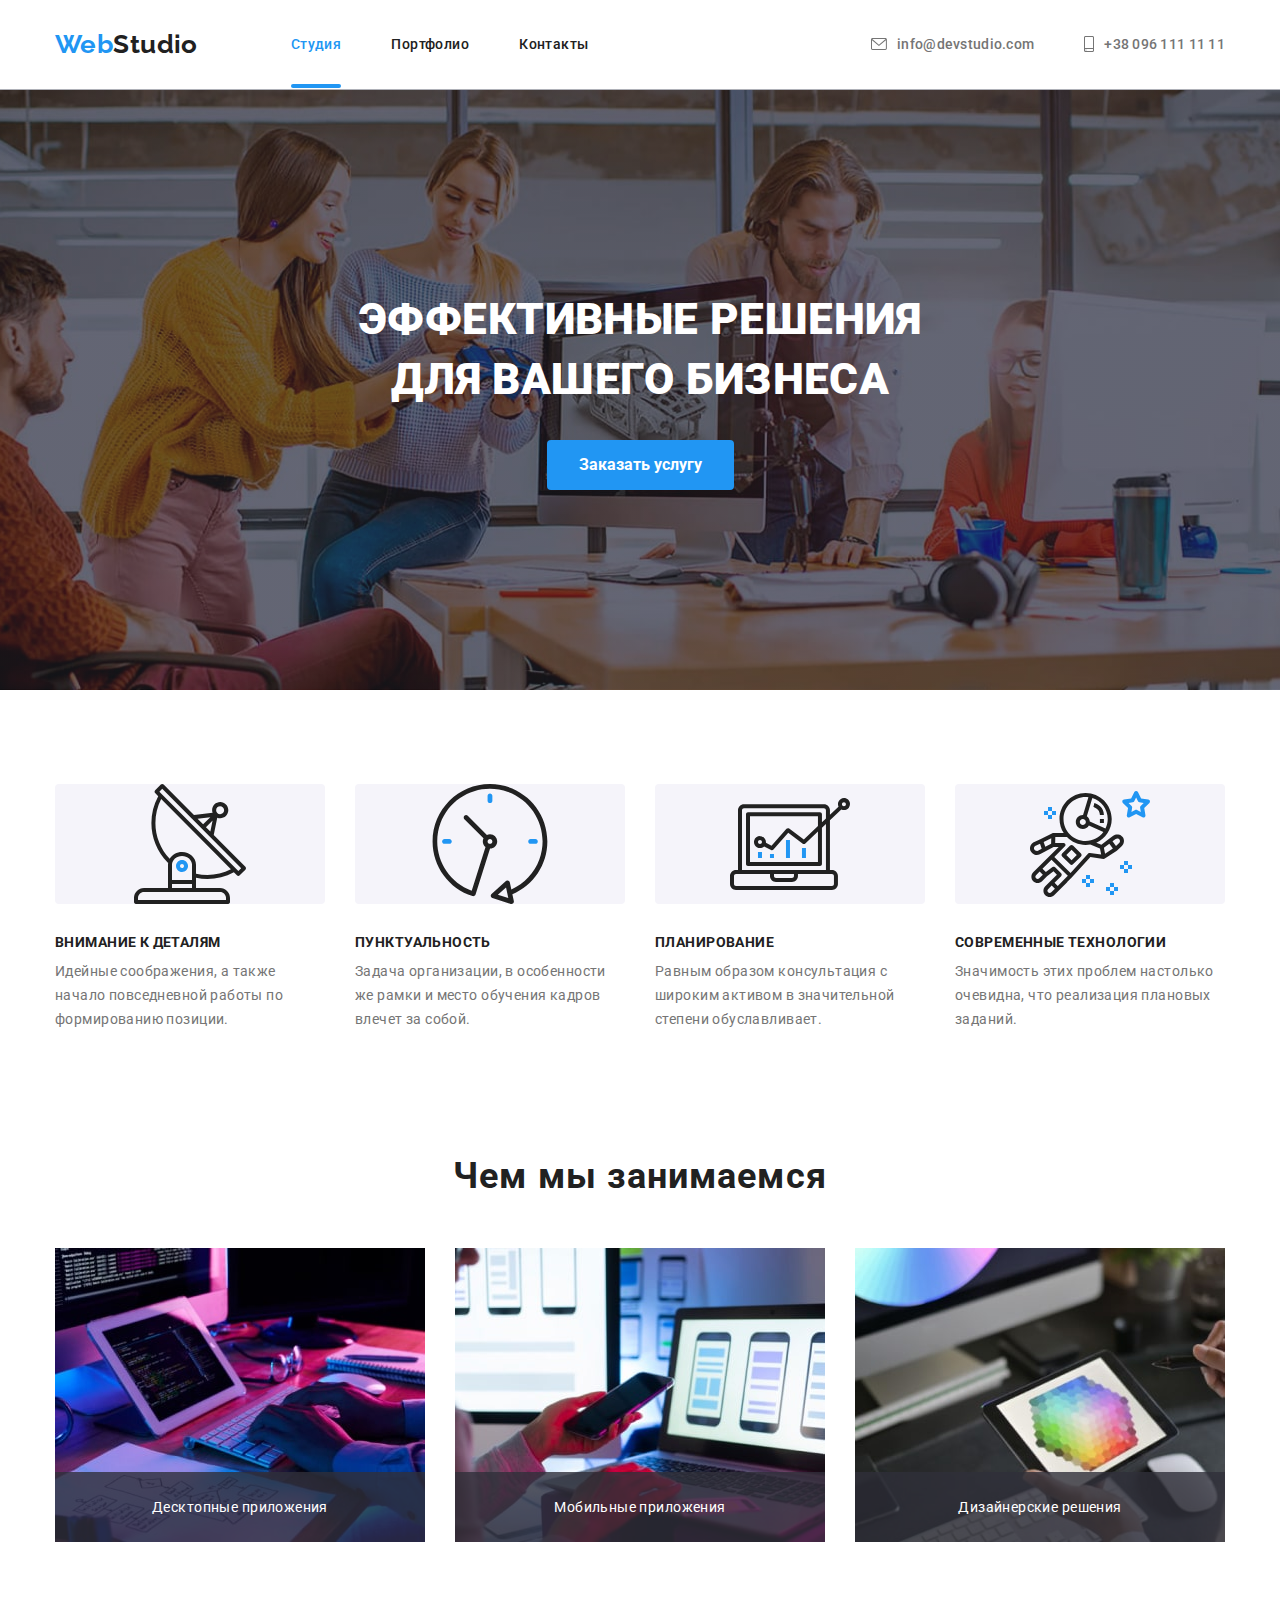
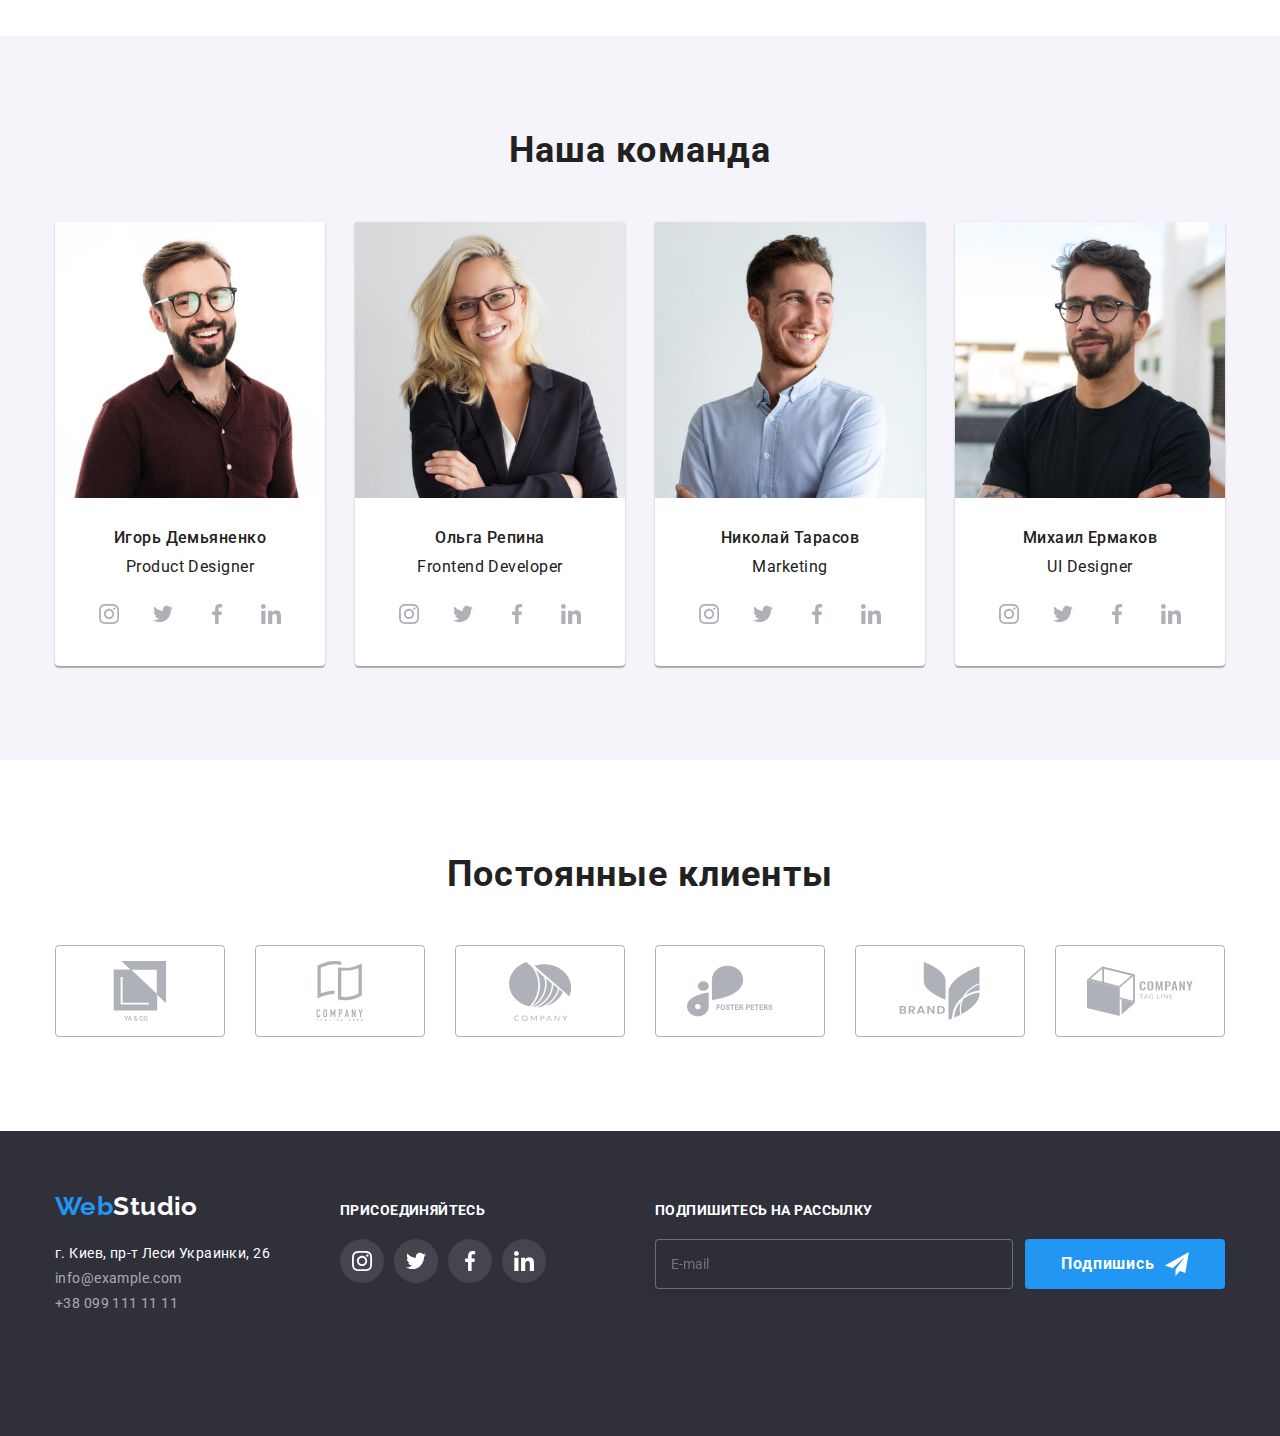
==== commit e3834f65: "dz8" ====
--- a/index.html
+++ b/index.html
@@ -200,7 +200,7 @@
 				<h2 class="title">Наша команда</h2>
 				<ul class="team__list">
 					<li class="team__item">
-						<img srcset="./images/mobile/mob-product-designer.jpg 1x, ./images/mobile/mob-product-designer2x.jpg 2x" src="./images/mobile/mob-product-designer.jpg" alt="Игорь" width="270">
+						<img srcset="./images/mobile/mob-product-designer.jpg 1x, ./images/mobile/mob-product-designer2x.jpg 2x" src="./images/mobile/mob-product-designer.jpg" alt="Игорь">
 						<div class="team__box">
 							<h3 class="team__name">Игорь Демьяненко</h3>
 							<p class="team__work">Product Designer</p>
@@ -239,7 +239,7 @@
 					</li>
 
 					<li class="team__item">
-						<img srcset="./images/mobile/mob-frontend-developer.jpg 1x, ./images/mobile/mob-frontend-developer2x.jpg 2x" src="./images/mobile/mob-frontend-developer.jpg" alt="Ольга" width="270">
+						<img srcset="./images/mobile/mob-frontend-developer.jpg 1x, ./images/mobile/mob-frontend-developer2x.jpg 2x" src="./images/mobile/mob-frontend-developer.jpg" alt="Ольга">
 						<div class="team__box">
 							<h3 class="team__name">Ольга Репина</h3>
 							<p class="team__work">Frontend Developer</p>
@@ -278,7 +278,7 @@
 					</li>
 
 					<li class="team__item">
-						<img srcset="./images/mobile/mob-marketing.jpg 1x, ./images/mobile/mob-marketing2x.jpg 2x"  src="./images/mobile/mob-marketing.jpg" alt="Николай" width="270">
+						<img srcset="./images/mobile/mob-marketing.jpg 1x, ./images/mobile/mob-marketing2x.jpg 2x"  src="./images/mobile/mob-marketing.jpg" alt="Николай">
 						<div class="team__box">
 							<h3 class="team__name">Николай Тарасов</h3>
 							<P class="team__work">Marketing</P>
@@ -317,7 +317,7 @@
 					</li>
 
 					<li class="team__item">
-						<img srcset="./images/mobile/mob-uidesigner.jpg 1x, ./images/mobile/mob-uidesigner2x.jpg 2x" src="./images/mobile/mob-uidesigner.jpg" alt="Михаил" width="270">
+						<img srcset="./images/mobile/mob-uidesigner.jpg 1x, ./images/mobile/mob-uidesigner2x.jpg 2x" src="./images/mobile/mob-uidesigner.jpg" alt="Михаил">
 						<div class="team__box">
 							<h3 class="team__name">Михаил Ермаков</h3>
 							<p class="team__work">UI Designer</p>
@@ -413,51 +413,55 @@
 	<!--Данные-->
 	<footer class="footer">
 		<div class="container footer-container">
-			<div class="footer__box">
-				<a href="./index.html" class="footer__logo"> <span class="footer__web">Web</span><span
-						class="footer-address__white">Studio</span></a>
-				<address class="footer-address">
-					<p class="footer-address__name">г. Киев, пр-т Леси Украинки, 26</p>
-					<ul class="footer-address__list">
-						<li><a class="footer-address__link" href="mailto:info@example.com">info@example.com</a></li>
-						<li><a class="footer-address__link" href="tel:+380991111111">+38 099 111 11 11</a></li>
+
+			<div class="footer__tablet">
+				<div class="footer__box">
+					<a href="./index.html" class="footer__logo"> <span class="footer__web">Web</span><span
+							class="footer-address__white">Studio</span></a>
+					<address class="footer-address">
+						<p class="footer-address__name">г. Киев, пр-т Леси Украинки, 26</p>
+						<ul class="footer-address__list">
+							<li><a class="footer-address__link" href="mailto:info@example.com">info@example.com</a></li>
+							<li><a class="footer-address__link" href="tel:+380991111111">+38 099 111 11 11</a></li>
+						</ul>
+					</address>
+				</div>
+
+				<div class="footer-icon__box">
+					<p class="footer-icon__title">присоединяйтесь</p>
+					<ul class="footer-icon__list">
+						<li class="footer-icon__item">
+							<a class="footer-icon__link" href="">
+								<svg class="footer-icon__svg">
+									<use href="./images/sprite.svg#icon-instagram"></use>
+								</svg>
+							</a>
+						</li>
+						<li class="footer-icon__item">
+							<a class="footer-icon__link" href="">
+								<svg class="footer-icon__svg">
+									<use href="./images/sprite.svg#icon-twitter"></use>
+								</svg>
+							</a>
+						</li>
+						<li class="footer-icon__item">
+							<a class="footer-icon__link" href="">
+								<svg class="footer-icon__svg">
+									<use href="./images/sprite.svg#icon-facebook"></use>
+								</svg>
+							</a>
+						</li>
+						<li class="footer-icon__item">
+							<a class="footer-icon__link" href="">
+								<svg class="footer-icon__svg">
+									<use href="./images/sprite.svg#icon-linkedin"></use>
+								</svg>
+							</a>
+						</li>
 					</ul>
-				</address>
-			</div>
-
-			<div class="footer-icon__box">
-				<p class="footer-icon__title">присоединяйтесь</p>
-				<ul class="footer-icon__list">
-					<li class="footer-icon__item">
-						<a class="footer-icon__link" href="">
-							<svg class="footer-icon__svg">
-								<use href="./images/sprite.svg#icon-instagram"></use>
-							</svg>
-						</a>
-					</li>
-					<li class="footer-icon__item">
-						<a class="footer-icon__link" href="">
-							<svg class="footer-icon__svg">
-								<use href="./images/sprite.svg#icon-twitter"></use>
-							</svg>
-						</a>
-					</li>
-					<li class="footer-icon__item">
-						<a class="footer-icon__link" href="">
-							<svg class="footer-icon__svg">
-								<use href="./images/sprite.svg#icon-facebook"></use>
-							</svg>
-						</a>
-					</li>
-					<li class="footer-icon__item">
-						<a class="footer-icon__link" href="">
-							<svg class="footer-icon__svg">
-								<use href="./images/sprite.svg#icon-linkedin"></use>
-							</svg>
-						</a>
-					</li>
-				</ul>
-			</div>
+				</div>
+			</div>
+
 			<form action="#" class="footer-form">
 				<p class="footer-form__title">Подпишитесь на рассылку</p>
 				<div class="footer-form__list">
@@ -480,7 +484,7 @@
 			</button>
 			<form action="№" class="modal-form">
 
-				<p class="modal-form__title formTitle">Оставьте свои данные, мы вам перезвоним</p>
+				<p class="modal-form__title">Оставьте свои данные, мы вам перезвоним</p>
 
 				<label class="modal-form__name" for="name">Имя
 					<div class="modal-form__item">
--- a/css/main.min.css
+++ b/css/main.min.css
@@ -1,2 +1,2 @@
-:root{--color-grey: rgba(117, 117, 117, 1);--black-color: rgba(33, 33, 33, 1);--blue-color: rgba(33, 150, 243, 1);--color-white: rgb(255, 255, 255, 1);--background-section: rgb(47, 48, 58);--background-ourTeam: rgb(245, 244, 250, 1);--background-color-button: rgb(33, 150, 243);--footer-contact-color: rgba(255, 255, 255, 0.6);--background-color-filter: rgba(245, 244, 250, 1);--background-color-header: rgba(255, 255, 255, 1);--card-set-gap: 30px;--background-Hero: rgba(47, 48, 58, 0.4);--background-footer-icons: rgba(255, 255, 255, 0.1);--color-icons: rgb(175, 177, 184, 1);--cubic-bezier: cubic-bezier(0.4, 0, 0.2, 1)}.section{padding-top:60px;padding-bottom:60px}@media screen and (min-width: 1200px){.section{padding-top:94px;padding-bottom:94px}}*{text-decoration:none;list-style-type:none;-webkit-box-sizing:border-box;box-sizing:border-box;margin:0;padding:0}body{font-family:"Roboto", sans-serif;color:var(--black-color)}.titleNone{display:none}img{display:block;max-width:100%}.container{width:100%;margin:0 auto;padding-left:15px;padding-right:15px}@media screen and (min-width: 480px){.container{max-width:480px}}@media screen and (min-width: 768px){.container{max-width:768px}}@media screen and (min-width: 1200px){.container{max-width:1200px}}.title{font-weight:bold;font-size:28px;line-height:1.166;text-align:center;letter-spacing:0.03em;margin-bottom:50px}@media screen and (min-width: 1200px){.title{font-size:36px}}.header{padding-top:24px;padding-bottom:25px;-webkit-box-align:center;-ms-flex-align:center;align-items:center;background:var(--background-color-header)}@media screen and (max-width: 767px){.header{height:60px}}.header__container{display:-webkit-box;display:-ms-flexbox;display:flex}.header{border-bottom:1px solid var(--color-icons)}.hero{text-align:center;background:var(--background-section);padding-top:118px;padding-bottom:118px;max-width:1600px;margin-right:auto;margin-left:auto;background-size:cover;background-position:center;background-repeat:no-repeat}@media screen and (max-width: 767px){.hero{max-width:480px;background-image:-webkit-gradient(linear, left top, right top, from(var(--background-Hero)), to(var(--background-Hero))),url(../../images/mobile/mob-hero.jpg);background-image:linear-gradient(to right, var(--background-Hero), var(--background-Hero)),url(../../images/mobile/mob-hero.jpg)}}@media screen and (max-width: 767px) and (min-device-pixel-ratio: 2), screen and (max-width: 767px) and (-webkit-min-device-pixel-ratio: 2), screen and (max-width: 767px) and (min-resolution: 192dpi), screen and (max-width: 767px) and (min-resolution: 2dppx){.hero{background-image:-webkit-gradient(linear, left top, right top, from(var(--background-Hero)), to(var(--background-Hero))),url(../../images/mobile/mob-hero.jpg);background-image:linear-gradient(to right, var(--background-Hero), var(--background-Hero)),url(../../images/mobile/mob-hero.jpg)}}@media screen and (min-width: 768px){.hero{background-image:-webkit-gradient(linear, left top, right top, from(var(--background-Hero)), to(var(--background-Hero))),url(../../images/tablet/tab-hero.jpg);background-image:linear-gradient(to right, var(--background-Hero), var(--background-Hero)),url(../../images/tablet/tab-hero.jpg)}}@media screen and (min-width: 768px) and (min-device-pixel-ratio: 2), screen and (min-width: 768px) and (-webkit-min-device-pixel-ratio: 2), screen and (min-width: 768px) and (min-resolution: 192dpi), screen and (min-width: 768px) and (min-resolution: 2dppx){.hero{background-image:-webkit-gradient(linear, left top, right top, from(var(--background-Hero)), to(var(--background-Hero))),url(../../images/tablet/tab-hero.jpg);background-image:linear-gradient(to right, var(--background-Hero), var(--background-Hero)),url(../../images/tablet/tab-hero.jpg)}}@media screen and (min-width: 1200px){.hero{background-image:-webkit-gradient(linear, left top, right top, from(var(--background-Hero)), to(var(--background-Hero))),url(../../images/desktop/desktop-hero.jpg);background-image:linear-gradient(to right, var(--background-Hero), var(--background-Hero)),url(../../images/desktop/desktop-hero.jpg)}}@media screen and (min-width: 1200px) and (min-device-pixel-ratio: 2), screen and (min-width: 1200px) and (-webkit-min-device-pixel-ratio: 2), screen and (min-width: 1200px) and (min-resolution: 192dpi), screen and (min-width: 1200px) and (min-resolution: 2dppx){.hero{background-image:-webkit-gradient(linear, left top, right top, from(var(--background-Hero)), to(var(--background-Hero))),url(../../images/desktop/desktop-hero2x.jpg);background-image:linear-gradient(to right, var(--background-Hero), var(--background-Hero)),url(../../images/desktop/desktop-hero2x.jpg)}}@media screen and (min-width: 1200px){.hero{padding-top:200px;padding-bottom:200px;max-width:1600px}}.hero__title{color:var(--color-white);font-style:normal;font-weight:900;font-size:26px;line-height:1.363;margin-bottom:30px;text-align:center}@media screen and (min-width: 1200px){.hero__title{font-size:44px;line-height:1.36}}.hero__button{display:inline-block;font-family:inherit;background-color:var(--background-color-button);color:var(--color-white);border:none;font-weight:bold;font-size:16px;line-height:1.875;-webkit-box-align:center;-ms-flex-align:center;align-items:center;cursor:pointer;padding:10px 32px;border-radius:4px}.hero__button:hover,.hero__button:focus{color:var(--color-white)}.description{padding-top:60px}@media screen and (min-width: 1200px){.description{padding-top:94px}}@media screen and (min-width: 768px){.description__list{display:-webkit-box;display:-ms-flexbox;display:flex;-ms-flex-wrap:wrap;flex-wrap:wrap;margin-left:-30px}}.description__icon{display:-webkit-box;display:-ms-flexbox;display:flex;width:100%;height:120px;-webkit-box-pack:center;-ms-flex-pack:center;justify-content:center;-webkit-box-align:center;-ms-flex-align:center;align-items:center;background-color:var(--background-color-filter);border-radius:4px;margin-bottom:30px}@media screen and (min-width: 768px){.description__item{-ms-flex-preferred-size:calc((100% - 60px) / 2);flex-basis:calc((100% - 60px) / 2);margin-left:30px}}@media screen and (min-width: 1200px){.description__item{-ms-flex-preferred-size:calc((100% - 120px) / 4);flex-basis:calc((100% - 120px) / 4)}}.description__title{font-weight:bold;font-size:14px;line-height:1.142;letter-spacing:0.03em;text-transform:uppercase;margin-bottom:10px;text-align:center}@media screen and (min-width: 768px){.description__title{text-align:left}}.description__text{-webkit-box-align:center;-ms-flex-align:center;align-items:center;font-weight:normal;font-size:14px;line-height:1.714;letter-spacing:0.03em;color:var(--color-grey);margin-bottom:30px}.work{padding-top:0}@media screen and (max-width: 1199px){.work{display:none}}.work{padding-top:94px;padding-bottom:94px}.work__list{display:-webkit-box;display:-ms-flexbox;display:flex;-webkit-box-pack:center;-ms-flex-pack:center;justify-content:center}.work__item{position:relative}.work__item:not(:last-child){display:-webkit-box;display:-ms-flexbox;display:flex;margin-right:30px}.work__overlay{display:-webkit-box;display:-ms-flexbox;display:flex;-webkit-box-pack:center;-ms-flex-pack:center;justify-content:center;-webkit-box-align:center;-ms-flex-align:center;align-items:center;background:rgba(47,48,58,0.8);height:70px;width:370px;position:absolute;color:var(--color-white);bottom:0;width:370px}.team__list{text-align:center;margin-bottom:-30px}@media screen and (min-width: 768px){.team__list{display:-webkit-box;display:-ms-flexbox;display:flex;-ms-flex-wrap:wrap;flex-wrap:wrap;margin-left:-30px}}.team__item{margin-bottom:30px;background-color:var(--color-white);-webkit-box-shadow:0px 1px 3px rgba(0,0,0,0.12),0px 1px 1px rgba(0,0,0,0.14),0px 2px 1px rgba(0,0,0,0.2);box-shadow:0px 1px 3px rgba(0,0,0,0.12),0px 1px 1px rgba(0,0,0,0.14),0px 2px 1px rgba(0,0,0,0.2);border-radius:0px 0px 4px 4px}@media screen and (min-width: 768px){.team__item{-ms-flex-preferred-size:calc((100% - 60px) / 2);flex-basis:calc((100% - 60px) / 2);margin-left:30px}}@media screen and (min-width: 1200px){.team__item{-ms-flex-preferred-size:calc((100% - 120px) / 4);flex-basis:calc((100% - 120px) / 4)}}.team{padding-top:60px;padding-bottom:60px;background:var(--background-ourTeam)}@media screen and (min-width: 1200px){.team{padding-top:94px;padding-bottom:94px}}.team__box{padding-top:30px;padding-right:32px;padding-bottom:24px;padding-left:32px}@media screen and (min-width: 1200px){.team__box{padding-bottom:30px}}.team__name{font-weight:500;font-size:16px;line-height:1.187;text-align:center;letter-spacing:0.03em;margin-bottom:10px}.team__work{font-weight:normal;font-size:16px;line-height:1.187;text-align:center;letter-spacing:0.03em;margin-bottom:16px}.clients{padding-top:94px;padding-bottom:94px}.clients__list{display:-webkit-box;display:-ms-flexbox;display:flex;-webkit-box-pack:center;-ms-flex-pack:center;justify-content:center;margin:0 auto;justify-content:center}.clients__item:not(:last-child){margin-right:30px}.clients__link{border:1px solid #afb1b8;fill:var(--color-icons);display:-webkit-box;display:-ms-flexbox;display:flex;width:170px;height:92px;border-radius:4px;-webkit-box-pack:center;-ms-flex-pack:center;justify-content:center;-webkit-box-align:center;-ms-flex-align:center;align-items:center;-webkit-transition:fill 250ms var(--cubic-bezier),border 250ms var(--cubic-bezier);transition:fill 250ms var(--cubic-bezier),border 250ms var(--cubic-bezier)}.clients__link:focus,.clients__link:hover{fill:var(--blue-color);border-color:var(--blue-color)}.clients__icon{display:-webkit-box;display:-ms-flexbox;display:flex;-webkit-box-align:center;-ms-flex-align:center;align-items:center;-webkit-box-pack:center;-ms-flex-pack:center;justify-content:center;width:106px;height:60px;background-color:var(--color-white)}.clients__icon:focus,.clients__icon:hover{fill:var(--blue-color);border-color:var(--blue-color)}.footer{padding-top:60px;padding-bottom:60px;background-color:var(--background-section)}.footer-address__white{color:var(--color-white)}.footer__box{text-align:left;font-style:normal;font-weight:normal;font-size:14px;line-height:1.714;letter-spacing:0.03em;color:var(--color-white)}.footer-container{display:-webkit-box;display:-ms-flexbox;display:flex;-webkit-box-align:baseline;-ms-flex-align:baseline;align-items:baseline}.portfolio{padding-top:94px;padding-bottom:94px}.portfolio-cards{cursor:pointer;display:-webkit-box;display:-ms-flexbox;display:flex;-ms-flex-wrap:wrap;flex-wrap:wrap;margin-left:calc(-1 * var(--card-set-gap));margin-top:calc(-1 * var(--card-set-gap))}.portfolio-cards>.portfolio-cards__list{-ms-flex-preferred-size:calc(100% / 3 - var(--card-set-gap));flex-basis:calc(100% / 3 - var(--card-set-gap));margin-top:var(--card-set-gap);margin-left:var(--card-set-gap);-webkit-transition:-webkit-box-shadow 250ms var(--cubic-bezier);transition:-webkit-box-shadow 250ms var(--cubic-bezier);transition:box-shadow 250ms var(--cubic-bezier);transition:box-shadow 250ms var(--cubic-bezier), -webkit-box-shadow 250ms var(--cubic-bezier)}.portfolio-cards__img{display:block}.portfolio-cards__link:hover,.portfolio-cards__link:focus{display:block;background:var(--color-white);-webkit-box-sizing:border-box;box-sizing:border-box;-webkit-box-shadow:0px 1px 1px rgba(0,0,0,0.12),0px 4px 4px rgba(0,0,0,0.06),1px 4px 6px rgba(0,0,0,0.16);box-shadow:0px 1px 1px rgba(0,0,0,0.12),0px 4px 4px rgba(0,0,0,0.06),1px 4px 6px rgba(0,0,0,0.16)}.portfolio-name__title{font-weight:bold;font-size:18px;line-height:2;letter-spacing:0.06em;margin-bottom:4px}.portfolio-name__text{font-weight:normal;font-size:16px;line-height:1.875;letter-spacing:0.03em;color:var(--color-grey)}.portfolio-name{border-left:1px solid #eee;border-right:1px solid #eee;border-bottom:1px solid #eee;padding:20px 24px}.portfolio-cards__thumb{overflow:hidden;position:relative}.portfolio-overlay{bottom:0;width:370px;height:294px;background:rgba(33,150,243,0.9);position:absolute;-webkit-transition:-webkit-transform 250ms var(--cubic-bezier);transition:-webkit-transform 250ms var(--cubic-bezier);transition:transform 250ms var(--cubic-bezier);transition:transform 250ms var(--cubic-bezier), -webkit-transform 250ms var(--cubic-bezier);-webkit-transform:translateY(100%);transform:translateY(100%)}.portfolio-cards__link{color:var(--black-color)}.portfolio-cards__link:hover .portfolio-overlay,.portfolio-cards__link:focus .portfolio-overlay{-webkit-transform:translate(0);transform:translate(0)}.portfolio-overlay__text{position:absolute;color:var(--color-white);background:rgba(33,150,243,0);top:0;padding:63px 24px;font-size:18px;line-height:28px;letter-spacing:0.03em;-webkit-transition:250ms;transition:250ms}.navigation__logo{display:block;color:var(--black-color);font-family:Raleway;font-weight:bold;font-size:26px;line-height:1.192}.navigation__web{color:var(--blue-color)}.footer__logo{display:block;color:var(--black-color);font-family:Raleway;font-weight:bold;font-size:26px;line-height:1.192;margin-bottom:20px}.nav{display:-webkit-box;display:-ms-flexbox;display:flex}.nav .nav-list__link--studio.current{color:var(--blue-color)}@media screen and (min-width: 767px){.nav{display:-webkit-box;display:-ms-flexbox;display:flex;-webkit-box-align:center;-ms-flex-align:center;align-items:center}}.nav-list{display:-webkit-box;display:-ms-flexbox;display:flex;-webkit-box-align:center;-ms-flex-align:center;align-items:center;margin-left:93px}.nav-list>.nav-list__item:not(:last-child){margin-right:50px}@media screen and (max-width: 767px){.nav-list{display:none}}@media screen and (min-width: 768px) and (max-width: 1199px){.nav-list{margin-left:88px}}@media screen and (min-width: 1200px){.nav-list{margin-left:93px}}.nav-list__item{display:block}.nav-list__link--studio{position:relative;text-decoration:none;color:var(--black-color);font-weight:500;font-size:14px;line-height:1.142;-webkit-transition:color 250ms var(--cubic-bezier);transition:color 250ms var(--cubic-bezier)}.nav-list__link--studio.current::after{margin-top:32px;display:block;content:"";position:absolute;width:100%;height:4px;background:#2196f3;border-radius:2px}.nav-list__link--studio:hover,.nav-list__link--studio:focus{color:var(--blue-color)}.contact__list>.contact__item:not(:last-child){margin-right:50px}.nav-list__link--portfolio.current::after{margin-top:32px;display:block;content:"";position:absolute;width:100%;height:4px;background:#2196f3;border-radius:2px}.nav .nav-list__link--portfolio.current{color:var(--blue-color)}.nav-list__link--portfolio{color:var(--black-color);font-weight:500;font-size:14px;line-height:1.142;position:relative;-webkit-transition:color 250ms var(--cubic-bezier);transition:color 250ms var(--cubic-bezier)}.nav-list__link--portfolio:hover,.nav-list__link--portfolio:focus{color:var(--blue-color)}.contact__list{display:-webkit-box;display:-ms-flexbox;display:flex;-webkit-box-align:center;-ms-flex-align:center;align-items:center;margin-left:auto}@media screen and (max-width: 767px){.contact__list{display:none}}@media screen and (min-width: 768px) and (max-width: 1199px){.contact__list{-webkit-box-orient:vertical;-webkit-box-direction:normal;-ms-flex-direction:column;flex-direction:column}}.nav-list__link--contact{color:var(--black-color);font-weight:500;font-size:14px;line-height:1.142}.contact__icon{fill:currentColor;margin-right:10px}.contact__link{display:-webkit-box;display:-ms-flexbox;display:flex;-webkit-box-align:center;-ms-flex-align:center;align-items:center;color:var(--color-grey);font-weight:500;font-size:14px;line-height:1.142;letter-spacing:0.02em;-webkit-transition:color 250ms var(--cubic-bezier);transition:color 250ms var(--cubic-bezier)}.contact__link:hover,.contact__link:focus{color:var(--blue-color)}.footer-form{margin-left:auto}.footer-form__title{display:block;margin-bottom:20px;font-weight:bold;font-size:14px;line-height:1.14;letter-spacing:0.03em;text-transform:uppercase;color:var(--color-white)}.footer-form__list{display:-webkit-box;display:-ms-flexbox;display:flex}.footer-form__mail{width:358px;height:50px;padding:15px;margin-right:12px;border:1px solid rgba(255,255,255,0.3);-webkit-filter:drop-shadow(0px 4px 4px rgba(0,0,0,0.15));filter:drop-shadow(0px 4px 4px rgba(0,0,0,0.15));border-radius:4px;background-color:var(--background-Hero);color:var(--color-white)}.footer-form__button{display:-webkit-box;display:-ms-flexbox;display:flex;-webkit-box-pack:center;-ms-flex-pack:center;justify-content:center;-webkit-box-align:center;-ms-flex-align:center;align-items:center;width:200px;height:50px;font-weight:bold;font-size:16px;line-height:1.87;letter-spacing:0.06em;color:var(--color-white);background-color:var(--blue-color);-webkit-box-shadow:0px,4px,4px #000;box-shadow:0px,4px,4px #000;border-radius:4px;border:none;cursor:pointer}.footer-form__svg{margin-left:10px;fill:var(--color-white)}.portfolio-filter{margin-bottom:34px;display:-webkit-box;display:-ms-flexbox;display:flex;-webkit-box-pack:center;-ms-flex-pack:center;justify-content:center}.portfolio-filter__button{background:var(--background-color-filter);color:var(--black-color);font-family:inherit;font-weight:500;font-size:16px;line-height:1.625;text-align:center;letter-spacing:0.03em;border:none;border-radius:4px;cursor:pointer;padding:6px 22px;-webkit-transition:background 250ms var(--cubic-bezier),color 250ms var(--cubic-bezier),-webkit-box-shadow 250ms var(--cubic-bezier);transition:background 250ms var(--cubic-bezier),color 250ms var(--cubic-bezier),-webkit-box-shadow 250ms var(--cubic-bezier);transition:background 250ms var(--cubic-bezier),color 250ms var(--cubic-bezier),box-shadow 250ms var(--cubic-bezier);transition:background 250ms var(--cubic-bezier),color 250ms var(--cubic-bezier),box-shadow 250ms var(--cubic-bezier),-webkit-box-shadow 250ms var(--cubic-bezier)}.portfolio-filter__item:not(:last-child){margin-right:8px}.portfolio-filter__button:hover,.portfolio-filter__button:focus{background:var(--background-color-button);color:var(--color-white);-webkit-box-shadow:0px 1px 1px rgba(0,0,0,0.12),0px 4px 4px rgba(0,0,0,0.06),1px 4px 6px rgba(0,0,0,0.16);box-shadow:0px 1px 1px rgba(0,0,0,0.12),0px 4px 4px rgba(0,0,0,0.06),1px 4px 6px rgba(0,0,0,0.16)}.back-drop{position:fixed;top:0;left:0;width:100%;height:100%;background-color:rgba(0,0,0,0.2);opacity:1;-webkit-transition:opacity 250ms var(--cubic-bezier),visibility 250ms var(--cubic-bezier);transition:opacity 250ms var(--cubic-bezier),visibility 250ms var(--cubic-bezier)}.back-drop.is-hidden{opacity:0;pointer-events:none;visibility:hidden}.back-drop.is-hidden .modal-section{-webkit-transform:translate(-50%, -50%) scale(0.8);transform:translate(-50%, -50%) scale(0.8)}.modal-section{position:absolute;width:528px;top:50%;left:50%;padding:40px;background:var(--color-white);-webkit-transform:scale(1) translate(-50%, -50%);transform:scale(1) translate(-50%, -50%);-webkit-transition:visibility 250ms var(--cubic-bezier),-webkit-transform 250ms var(--cubic-bezier);transition:visibility 250ms var(--cubic-bezier),-webkit-transform 250ms var(--cubic-bezier);transition:transform 250ms var(--cubic-bezier),visibility 250ms var(--cubic-bezier);transition:transform 250ms var(--cubic-bezier),visibility 250ms var(--cubic-bezier),-webkit-transform 250ms var(--cubic-bezier)}.modal-section__close{display:-webkit-box;display:-ms-flexbox;display:flex;position:absolute;-webkit-box-pack:center;-ms-flex-pack:center;justify-content:center;top:8px;right:8px;width:30px;height:30px;-webkit-box-align:center;-ms-flex-align:center;align-items:center;border-radius:50%;margin-left:auto;background:var(--color-white);border:1px solid rgba(0,0,0,0.1);cursor:pointer;-webkit-transition:fill 250ms var(--cubic-bezier);transition:fill 250ms var(--cubic-bezier)}.modal-section__close:hover,.modal-section__close:focus{fill:var(--blue-color)}.modal-form{display:-webkit-box;display:-ms-flexbox;display:flex;-webkit-box-orient:vertical;-webkit-box-direction:normal;-ms-flex-direction:column;flex-direction:column;margin-left:auto;margin-right:auto}.modal-form__title{font-weight:bold;font-size:18px;line-height:1.15;text-align:center;letter-spacing:0.03em;color:#212121;margin-bottom:12px}.modal-form__name{font-size:12px;line-height:14px;letter-spacing:0.01em;color:var(--color-grey);display:inline-block;margin-bottom:10px}.formTextLabel{margin-bottom:25px}.modal-form__item{position:relative;display:block;margin-top:4px}.modal-form__input{height:40px;width:100%;padding-left:42px;border:1px solid rgba(33,33,33,0.2);border-radius:4px;-webkit-transition:border 250ms var(--cubic-bezier);transition:border 250ms var(--cubic-bezier)}.modal-form__input:focus,.modal-form__input:hover{border-color:var(--blue-color)}.modal-form__input:focus+.modal-form__svg,.modal-form__input:hover+.modal-form__svg{fill:var(--blue-color)}.modal-form__svg{fill:var(--black-color);margin-bottom:4px;top:50%;left:12px;-webkit-transform:translateY(-50%);transform:translateY(-50%);position:absolute;-webkit-transition:fill 250ms var(--cubic-bezier);transition:fill 250ms var(--cubic-bezier)}.modal-form__textarea{resize:none;width:100%;height:120px;padding:12px 16px;border:1px solid rgba(33,33,33,0.2);border-radius:4px;-webkit-transition:border 250ms var(--cubic-bezier);transition:border 250ms var(--cubic-bezier)}.modal-form__textarea::-webkit-input-placeholder{font-size:14px;line-height:16px;letter-spacing:0.01em;color:rgba(117,117,117,0.5)}.modal-form__textarea:-ms-input-placeholder{font-size:14px;line-height:16px;letter-spacing:0.01em;color:rgba(117,117,117,0.5)}.modal-form__textarea::-ms-input-placeholder{font-size:14px;line-height:16px;letter-spacing:0.01em;color:rgba(117,117,117,0.5)}.modal-form__textarea::placeholder{font-size:14px;line-height:16px;letter-spacing:0.01em;color:rgba(117,117,117,0.5)}.modal-form__textarea:focus,.modal-form__textarea:hover{border-color:var(--blue-color)}.modal-check__contract{color:var(--blue-color);border-bottom:1px solid var(--blue-color)}.modal-form__button{display:inline-block;font-family:inherit;background-color:var(--background-color-button);color:var(--color-white);border:none;font-weight:bold;font-size:16px;line-height:1.875;-webkit-box-align:center;-ms-flex-align:center;align-items:center;cursor:pointer;padding:10px 55px;border-radius:4px;margin:auto}.modal-check__box{-webkit-appearance:none;-moz-appearance:none;appearance:none;position:absolute}.modal-check{font-size:15px;color:var(--color-grey);margin-bottom:30px;display:-webkit-box;display:-ms-flexbox;display:flex;-webkit-box-pack:center;-ms-flex-pack:center;justify-content:center}.modal-check__svg{width:16px;height:15px;border:1px solid black;border-radius:4px;display:inline-block;cursor:pointer}.modal-check__box:focus ~ .modal-check__svg{border-color:var(--blue-color)}.modal-check__box:checked ~ .modal-check__svg{background-color:var(--blue-color);border-color:var(--blue-color);-webkit-box-align:center;-ms-flex-align:center;align-items:center;-webkit-box-pack:center;-ms-flex-pack:center;justify-content:center;background-image:url("../images/check.svg");background-size:contain;background-origin:border-box}.social__list{display:-webkit-box;display:-ms-flexbox;display:flex;-webkit-box-align:center;-ms-flex-align:center;align-items:center}.social__item:not(:last-child){margin-right:10px}.social__link{fill:var(--color-icons);display:-webkit-box;display:-ms-flexbox;display:flex;-webkit-box-pack:center;-ms-flex-pack:center;justify-content:center;-webkit-box-align:center;-ms-flex-align:center;align-items:center;border-radius:50%;width:44px;height:44px;-webkit-transition:fill 250ms var(--cubic-bezier),background 250ms var(--cubic-bezier);transition:fill 250ms var(--cubic-bezier),background 250ms var(--cubic-bezier)}.social__icon{width:20px;height:20px}.social__link:hover,.social__link:focus{fill:var(--color-white);background:var(--blue-color);border-radius:50%}.footer-icon__box{margin-left:70px}.footer-icon__title{font-weight:bold;font-size:14px;line-height:inherit;letter-spacing:inherit;text-transform:uppercase;color:var(--color-white);margin-bottom:20px}.footer-icon__list{width:206px;display:-webkit-box;display:-ms-flexbox;display:flex;-webkit-box-align:center;-ms-flex-align:center;align-items:center}.footer-icon__svg{width:20px;height:20px;fill:var(--color-white)}.footer-icon__link{display:-webkit-box;display:-ms-flexbox;display:flex;background-color:var(--background-footer-icons);width:44px;height:44px;border-radius:50%;-webkit-box-pack:center;-ms-flex-pack:center;justify-content:center;-webkit-box-align:center;-ms-flex-align:center;align-items:center;-webkit-transition:background-color 250ms var(--cubic-bezier);transition:background-color 250ms var(--cubic-bezier)}.footer-icon__item:not(:last-child){margin-right:10px}.footer-icon__link:hover,.footer-icon__link:focus{fill:var(--color-white);background:var(--blue-color);border-radius:50%}.footer-address{font-style:normal}.footer__web{color:var(--blue-color)}.footer-address>.footer-section__logo{margin-bottom:20px}.footer-address__link{text-decoration:none;font-weight:normal;font-size:14px;line-height:24px;letter-spacing:0.03em;color:var(--footer-contact-color);-webkit-transition:color 250ms var(--cubic-bezier);transition:color 250ms var(--cubic-bezier);padding-top:9px}.footer-address__link:hover,.footer-address__link:focus{color:var(--blue-color)}.menu-open{display:-webkit-inline-box;display:-ms-inline-flexbox;display:inline-flex;margin-left:auto;padding:0;border:0;background-color:transparent;color:var(--black-color)}.menu-open:hover,.menu-open:focus{color:var(--blue-color)}@media screen and (min-width: 768px){.menu-open{display:none}}.menu-icon{fill:currentColor}@media screen and (max-width: 767px){.mob-menu{position:fixed;top:0;left:0;width:100vw;height:100vh;background-color:#ffffff;overflow:auto;opacity:1;z-index:2}}@media screen and (min-width: 768px){.mob-menu{display:none}}@media screen and (max-width: 767px){.mob-menu.is-hidden{opacity:0;visibility:hidden;pointer-events:none}}.mob-menu__container{position:relative;display:-webkit-box;display:-ms-flexbox;display:flex;-webkit-box-orient:vertical;-webkit-box-direction:normal;-ms-flex-direction:column;flex-direction:column;-webkit-box-pack:justify;-ms-flex-pack:justify;justify-content:space-between;height:100%;padding:48px 40px}.mob-menu__close{position:absolute;top:10px;right:15px;padding:0;border:0;background-color:transparent;color:var(--black-color)}.mob-menu__close:hover,.mob-menu__close:focus{color:var(--blue-color)}@media screen and (min-width: 768px){.mob-menu__close{display:none}}.mob-menu__nav-list{margin-bottom:-32px}@media screen and (max-width: 479px){.mob-menu__nav-list{margin-bottom:-22px}}.mob-menu__nav-item{margin-bottom:32px}@media screen and (max-width: 479px){.mob-menu__nav-item{margin-bottom:22px}}.mob-menu__nav-link{font-weight:500;font-size:40px;line-height:1.18;letter-spacing:0.02em;color:var(--black-color)}.mob-menu__nav-link--current{color:var(--blue-color)}.mob-menu__nav-link:hover,.mob-menu__nav-link:focus{color:var(--blue-color)}@media screen and (max-width: 479px){.mob-menu__nav-link{font-size:30px}}.mob-menu__contacts-list{margin-bottom:64px}@media screen and (max-width: 479px){.mob-menu__contacts-list{margin-bottom:34px}}.mob-menu__contacts-item:not(:last-child){margin-bottom:32px}@media screen and (max-width: 479px){.mob-menu__contacts-item:not(:last-child){margin-bottom:22px}}.mob-menu__contacts-link{font-weight:500;font-size:24px;line-height:1.17;letter-spacing:0.02em;color:var(--color-grey)}.mob-menu__contacts-link:hover,.mob-menu__contacts-link:focus{font-size:34px;line-height:1.18;color:var(--blue-color)}@media screen and (max-width: 479px){.mob-menu__contacts-link{font-size:18px}}.mob-menu__media-list{display:-webkit-box;display:-ms-flexbox;display:flex}.mob-menu__media-item:not(:last-child){margin-right:10px}.mob-menu__media-item:not(:last-child):not(:last-child)::after{content:"";width:22px;height:0px;margin-left:10px;border:1px solid rgba(33,33,33,0.2);-webkit-transform:rotate(90deg);transform:rotate(90deg)}@media screen and (max-width: 479px){.mob-menu__media-item:not(:last-child){margin-right:7px}.mob-menu__media-item:not(:last-child):not(:last-child)::after{width:19px;margin-left:7px}}.mob-menu__media-link{font-weight:500;font-size:18px;line-height:1.22;letter-spacing:0.02em;color:#2196f3}@media screen and (max-width: 479px){.mob-menu__media-link{font-size:12px}}
+:root{--color-grey: rgba(117, 117, 117, 1);--black-color: rgba(33, 33, 33, 1);--blue-color: rgba(33, 150, 243, 1);--color-white: rgb(255, 255, 255, 1);--background-section: rgb(47, 48, 58);--background-ourTeam: rgb(245, 244, 250, 1);--background-color-button: rgb(33, 150, 243);--footer-contact-color: rgba(255, 255, 255, 0.6);--background-color-filter: rgba(245, 244, 250, 1);--background-color-header: rgba(255, 255, 255, 1);--card-set-gap: 30px;--background-Hero: rgba(47, 48, 58, 0.4);--background-footer-icons: rgba(255, 255, 255, 0.1);--color-icons: rgb(175, 177, 184, 1);--cubic-bezier: cubic-bezier(0.4, 0, 0.2, 1);--border--cards: rgb(238, 238, 238)}.section{padding-top:60px;padding-bottom:60px}@media screen and (min-width: 1200px){.section{padding-top:94px;padding-bottom:94px}}*{text-decoration:none;list-style-type:none;-webkit-box-sizing:border-box;box-sizing:border-box;margin:0;padding:0}body{font-family:"Roboto", sans-serif;color:var(--black-color)}.titleNone{display:none}img{display:block;max-width:100%;height:auto}body{background-color:#ffffff;color:#212121;font-family:Roboto, sans-serif;font-weight:400;font-size:14px;letter-spacing:0.03em;overflow-x:hidden}.container{width:100%;margin:0 auto;padding-left:15px;padding-right:15px}@media screen and (min-width: 480px) and (max-width: 767px){.container{max-width:480px}}@media screen and (min-width: 768px) and (max-width: 1199px){.container{max-width:768px}}@media screen and (min-width: 1200px){.container{max-width:1200px}}.title{font-weight:bold;font-size:28px;line-height:1.166;text-align:center;letter-spacing:0.03em;margin-bottom:50px}@media screen and (min-width: 1200px){.title{font-size:36px}}.header{padding-top:24px;padding-bottom:25px;-webkit-box-align:center;-ms-flex-align:center;align-items:center;background:var(--background-color-header)}@media screen and (max-width: 767px){.header{height:60px}}.header__container{display:-webkit-box;display:-ms-flexbox;display:flex}.header{border-bottom:1px solid var(--color-icons)}.hero{text-align:center;background:var(--background-section);padding-top:118px;padding-bottom:118px;max-width:1600px;margin-right:auto;margin-left:auto;background-size:cover;background-position:center;background-repeat:no-repeat}@media screen and (max-width: 767px){.hero{max-width:480px;background-image:-webkit-gradient(linear, left top, right top, from(var(--background-Hero)), to(var(--background-Hero))),url(../../images/mobile/mob-hero.jpg);background-image:linear-gradient(to right, var(--background-Hero), var(--background-Hero)),url(../../images/mobile/mob-hero.jpg)}}@media screen and (max-width: 767px) and (min-device-pixel-ratio: 2), screen and (max-width: 767px) and (-webkit-min-device-pixel-ratio: 2), screen and (max-width: 767px) and (min-resolution: 192dpi), screen and (max-width: 767px) and (min-resolution: 2dppx){.hero{background-image:-webkit-gradient(linear, left top, right top, from(var(--background-Hero)), to(var(--background-Hero))),url(../../images/mobile/mob-hero2x.jpg);background-image:linear-gradient(to right, var(--background-Hero), var(--background-Hero)),url(../../images/mobile/mob-hero2x.jpg)}}@media screen and (min-width: 768px){.hero{background-image:-webkit-gradient(linear, left top, right top, from(var(--background-Hero)), to(var(--background-Hero))),url(../../images/tablet/tab-hero.jpg);background-image:linear-gradient(to right, var(--background-Hero), var(--background-Hero)),url(../../images/tablet/tab-hero.jpg)}}@media screen and (min-width: 768px) and (min-device-pixel-ratio: 2), screen and (min-width: 768px) and (-webkit-min-device-pixel-ratio: 2), screen and (min-width: 768px) and (min-resolution: 192dpi), screen and (min-width: 768px) and (min-resolution: 2dppx){.hero{background-image:-webkit-gradient(linear, left top, right top, from(var(--background-Hero)), to(var(--background-Hero))),url(../../images/tablet/tab-hero2x.jpg);background-image:linear-gradient(to right, var(--background-Hero), var(--background-Hero)),url(../../images/tablet/tab-hero2x.jpg)}}@media screen and (min-width: 1200px){.hero{background-image:-webkit-gradient(linear, left top, right top, from(var(--background-Hero)), to(var(--background-Hero))),url(../../images/desktop/desktop-hero.jpg);background-image:linear-gradient(to right, var(--background-Hero), var(--background-Hero)),url(../../images/desktop/desktop-hero.jpg)}}@media screen and (min-width: 1200px) and (min-device-pixel-ratio: 2), screen and (min-width: 1200px) and (-webkit-min-device-pixel-ratio: 2), screen and (min-width: 1200px) and (min-resolution: 192dpi), screen and (min-width: 1200px) and (min-resolution: 2dppx){.hero{background-image:-webkit-gradient(linear, left top, right top, from(var(--background-Hero)), to(var(--background-Hero))),url(../../images/desktop/desktop-hero2x.jpg);background-image:linear-gradient(to right, var(--background-Hero), var(--background-Hero)),url(../../images/desktop/desktop-hero2x.jpg)}}@media screen and (min-width: 1200px){.hero{padding-top:200px;padding-bottom:200px;max-width:1600px}}.hero__title{color:var(--color-white);font-style:normal;font-weight:900;font-size:26px;line-height:1.363;margin-bottom:30px;text-align:center}@media screen and (min-width: 1200px){.hero__title{font-size:44px;line-height:1.36}}.hero__button{display:inline-block;font-family:inherit;background-color:var(--background-color-button);color:var(--color-white);border:none;font-weight:bold;font-size:16px;line-height:1.875;-webkit-box-align:center;-ms-flex-align:center;align-items:center;cursor:pointer;padding:10px 32px;border-radius:4px}.hero__button:hover,.hero__button:focus{color:var(--color-white)}.description{padding-top:60px}@media screen and (min-width: 1200px){.description{padding-top:94px}}@media screen and (min-width: 768px){.description__list{display:-webkit-box;display:-ms-flexbox;display:flex;-ms-flex-wrap:wrap;flex-wrap:wrap;margin-left:-30px}}.description__icon{display:-webkit-box;display:-ms-flexbox;display:flex;width:100%;height:120px;-webkit-box-pack:center;-ms-flex-pack:center;justify-content:center;-webkit-box-align:center;-ms-flex-align:center;align-items:center;background-color:var(--background-color-filter);border-radius:4px;margin-bottom:30px}@media screen and (min-width: 768px){.description__item{-ms-flex-preferred-size:calc((100% - 60px) / 2);flex-basis:calc((100% - 60px) / 2);margin-left:30px}}@media screen and (min-width: 1200px){.description__item{-ms-flex-preferred-size:calc((100% - 120px) / 4);flex-basis:calc((100% - 120px) / 4)}}.description__title{font-weight:bold;font-size:14px;line-height:1.142;letter-spacing:0.03em;text-transform:uppercase;margin-bottom:10px;text-align:center}@media screen and (min-width: 768px){.description__title{text-align:left}}.description__text{-webkit-box-align:center;-ms-flex-align:center;align-items:center;font-weight:normal;font-size:14px;line-height:1.714;letter-spacing:0.03em;color:var(--color-grey);margin-bottom:30px}.work{padding-top:0}@media screen and (max-width: 1199px){.work{display:none}}.work{padding-top:94px;padding-bottom:94px}.work__list{display:-webkit-box;display:-ms-flexbox;display:flex;-webkit-box-pack:center;-ms-flex-pack:center;justify-content:center}.work__item{position:relative}.work__item:not(:last-child){display:-webkit-box;display:-ms-flexbox;display:flex;margin-right:30px}.work__overlay{display:-webkit-box;display:-ms-flexbox;display:flex;-webkit-box-pack:center;-ms-flex-pack:center;justify-content:center;-webkit-box-align:center;-ms-flex-align:center;align-items:center;background:rgba(47,48,58,0.8);height:70px;width:370px;position:absolute;color:var(--color-white);bottom:0;width:370px}.team__list{text-align:center;margin-bottom:-30px}@media screen and (min-width: 768px){.team__list{display:-webkit-box;display:-ms-flexbox;display:flex;-ms-flex-wrap:wrap;flex-wrap:wrap;margin-left:-30px}}.team__item{margin-bottom:30px;background-color:var(--color-white);-webkit-box-shadow:0px 1px 3px rgba(0,0,0,0.12),0px 1px 1px rgba(0,0,0,0.14),0px 2px 1px rgba(0,0,0,0.2);box-shadow:0px 1px 3px rgba(0,0,0,0.12),0px 1px 1px rgba(0,0,0,0.14),0px 2px 1px rgba(0,0,0,0.2);border-radius:0px 0px 4px 4px}@media screen and (min-width: 768px){.team__item{-ms-flex-preferred-size:calc((100% - 60px) / 2);flex-basis:calc((100% - 60px) / 2);margin-left:30px}}@media screen and (min-width: 1200px){.team__item{-ms-flex-preferred-size:calc((100% - 120px) / 4);flex-basis:calc((100% - 120px) / 4)}}.team{padding-top:60px;padding-bottom:60px;background:var(--background-ourTeam)}@media screen and (min-width: 1200px){.team{padding-top:94px;padding-bottom:94px}}.team__box{padding-top:30px;padding-right:32px;padding-bottom:24px;padding-left:32px}@media screen and (min-width: 1200px){.team__box{padding-bottom:30px}}.team__name{font-weight:500;font-size:16px;line-height:1.187;text-align:center;letter-spacing:0.03em;margin-bottom:10px}.team__work{font-weight:normal;font-size:16px;line-height:1.187;text-align:center;letter-spacing:0.03em;margin-bottom:16px}.clients{padding-top:94px;padding-bottom:94px}.clients__list{display:-webkit-box;display:-ms-flexbox;display:flex;-ms-flex-wrap:wrap;flex-wrap:wrap;margin-left:-30px;margin-top:-30px}@media screen and (min-width: 1200px){.clients__list{-ms-flex-wrap:nowrap;flex-wrap:nowrap}}.clients__item{-ms-flex-preferred-size:calc((100% - 60px) / 2);flex-basis:calc((100% - 60px) / 2);margin-left:30px;margin-top:30px}@media screen and (min-width: 768px) and (max-width: 1199px){.clients__item{-ms-flex-preferred-size:calc((100% - 90px) / 3);flex-basis:calc((100% - 90px) / 3)}}.clients__link{border:1px solid #afb1b8;fill:var(--color-icons);display:-webkit-box;display:-ms-flexbox;display:flex;height:92px;border-radius:4px;-webkit-box-pack:center;-ms-flex-pack:center;justify-content:center;-webkit-box-align:center;-ms-flex-align:center;align-items:center;-webkit-transition:fill 250ms var(--cubic-bezier),border 250ms var(--cubic-bezier);transition:fill 250ms var(--cubic-bezier),border 250ms var(--cubic-bezier)}.clients__link:focus,.clients__link:hover{fill:var(--blue-color);border-color:var(--blue-color)}.clients__icon{display:-webkit-box;display:-ms-flexbox;display:flex;-webkit-box-align:center;-ms-flex-align:center;align-items:center;-webkit-box-pack:center;-ms-flex-pack:center;justify-content:center;width:106px;height:60px;background-color:var(--color-white)}.clients__icon:focus,.clients__icon:hover{fill:var(--blue-color);border-color:var(--blue-color)}.footer{padding-top:60px;padding-bottom:60px;background-color:var(--background-section)}.footer-address__white{color:var(--color-white)}.footer__box{text-align:left;font-style:normal;font-weight:normal;font-size:14px;line-height:1.714;letter-spacing:0.03em;color:var(--color-white)}.footer-container{text-align:center}@media screen and (min-width: 1200px){.footer-container{display:-webkit-box;display:-ms-flexbox;display:flex}}@media screen and (min-width: 1200px){.footer-container{display:-webkit-box;display:-ms-flexbox;display:flex;-webkit-box-align:baseline;-ms-flex-align:baseline;align-items:baseline;text-align:left}}@media screen and (min-width: 768px){.footer__tablet{display:-webkit-box;display:-ms-flexbox;display:flex;-ms-flex-pack:distribute;justify-content:space-around;-webkit-box-align:baseline;-ms-flex-align:baseline;align-items:baseline;margin-bottom:60px}}.portfolio{padding-top:94px;padding-bottom:94px}.portfolio-cards{margin-bottom:-30px}@media screen and (min-width: 768px){.portfolio-cards{display:-webkit-box;display:-ms-flexbox;display:flex;-ms-flex-wrap:wrap;flex-wrap:wrap;margin-top:30px;margin-left:-30px}}.portfolio-cards__list{width:100%;margin-bottom:30px}@media screen and (min-width: 768px){.portfolio-cards__list{-ms-flex-preferred-size:calc((100% - 60px) / 2);flex-basis:calc((100% - 60px) / 2);margin-left:30px}}@media screen and (min-width: 1200px){.portfolio-cards__list{-ms-flex-preferred-size:calc((100% - 90px) / 3);flex-basis:calc((100% - 90px) / 3)}}.portfolio-cards__link{display:-webkit-box;display:-ms-flexbox;display:flex;-webkit-box-orient:vertical;-webkit-box-direction:normal;-ms-flex-direction:column;flex-direction:column;height:100%;-webkit-transition:-webkit-box-shadow 250ms cubic-bezier(0.4, 0, 0.2, 1);transition:-webkit-box-shadow 250ms cubic-bezier(0.4, 0, 0.2, 1);transition:box-shadow 250ms cubic-bezier(0.4, 0, 0.2, 1);transition:box-shadow 250ms cubic-bezier(0.4, 0, 0.2, 1), -webkit-box-shadow 250ms cubic-bezier(0.4, 0, 0.2, 1)}.portfolio-cards__link:hover,.portfolio-cards__link:focus{-webkit-box-shadow:0px 1px 1px rgba(0,0,0,0.12),0px 4px 4px rgba(0,0,0,0.06),1px 4px 6px rgba(0,0,0,0.16);box-shadow:0px 1px 1px rgba(0,0,0,0.12),0px 4px 4px rgba(0,0,0,0.06),1px 4px 6px rgba(0,0,0,0.16)}.portfolio-cards__thumb{position:relative;overflow:hidden}.portfolio-overlay__text{position:absolute;width:100%;height:100%;font-size:14px;line-height:1.56;display:-webkit-box;display:-ms-flexbox;display:flex;-webkit-box-pack:center;-ms-flex-pack:center;justify-content:center;-webkit-box-align:center;-ms-flex-align:center;align-items:center;margin:0;padding-left:24px;padding-right:24px;color:var(--color-white);background-color:rgba(33,150,243,0.9);-webkit-transform:translateY(100%);transform:translateY(100%);-webkit-transition:-webkit-transform 250ms cubic-bezier(0.4, 0, 0.2, 1);transition:-webkit-transform 250ms cubic-bezier(0.4, 0, 0.2, 1);transition:transform 250ms cubic-bezier(0.4, 0, 0.2, 1);transition:transform 250ms cubic-bezier(0.4, 0, 0.2, 1), -webkit-transform 250ms cubic-bezier(0.4, 0, 0.2, 1)}.portfolio-cards__link:hover .portfolio-overlay__text,.portfolio-cards__link:focus .portfolio-overlay__text{-webkit-transform:translateY(0);transform:translateY(0)}@media screen and (min-width: 480px){.portfolio-overlay__text{font-size:18px}}.portfolio-name{-webkit-box-flex:1;-ms-flex-positive:1;flex-grow:1;padding:20px 24px;border-bottom:1px solid var(--border--cards);border-left:1px solid var(--border--cards);border-right:1px solid var(--border--cards)}.portfolio-name__title{font-weight:700;font-size:18px;line-height:2;letter-spacing:0.06em;margin-bottom:4px;color:var(--black-color)}.portfolio-name__text{color:var(--color-grey);font-size:16px;line-height:1.88}.navigation__logo{display:block;color:var(--black-color);font-family:Raleway;font-weight:bold;font-size:26px;line-height:1.192}.navigation__web{color:var(--blue-color)}.footer__logo{display:block;color:var(--black-color);font-family:Raleway;font-weight:bold;font-size:26px;line-height:1.192;margin-bottom:20px}@media screen and (max-width: 767px){.footer__logo{text-align:center}}.nav{display:-webkit-box;display:-ms-flexbox;display:flex}.nav .nav-list__link--studio.current{color:var(--blue-color)}@media screen and (min-width: 767px){.nav{display:-webkit-box;display:-ms-flexbox;display:flex;-webkit-box-align:center;-ms-flex-align:center;align-items:center}}.nav-list{display:-webkit-box;display:-ms-flexbox;display:flex;-webkit-box-align:center;-ms-flex-align:center;align-items:center;margin-left:93px}.nav-list>.nav-list__item:not(:last-child){margin-right:50px}@media screen and (max-width: 767px){.nav-list{display:none}}@media screen and (min-width: 768px) and (max-width: 1199px){.nav-list{margin-left:88px}}@media screen and (min-width: 1200px){.nav-list{margin-left:93px}}.nav-list__item{display:block}.nav-list__link--studio{position:relative;text-decoration:none;color:var(--black-color);font-weight:500;font-size:14px;line-height:1.142;-webkit-transition:color 250ms var(--cubic-bezier);transition:color 250ms var(--cubic-bezier)}.nav-list__link--studio.current::after{margin-top:32px;display:block;content:"";position:absolute;width:100%;height:4px;background:#2196f3;border-radius:2px}.nav-list__link--studio:hover,.nav-list__link--studio:focus{color:var(--blue-color)}.contact__list>.contact__item:not(:last-child){margin-right:50px}.nav-list__link--portfolio.current::after{margin-top:32px;display:block;content:"";position:absolute;width:100%;height:4px;background:#2196f3;border-radius:2px}.nav .nav-list__link--portfolio.current{color:var(--blue-color)}.nav-list__link--portfolio{color:var(--black-color);font-weight:500;font-size:14px;line-height:1.142;position:relative;-webkit-transition:color 250ms var(--cubic-bezier);transition:color 250ms var(--cubic-bezier)}.nav-list__link--portfolio:hover,.nav-list__link--portfolio:focus{color:var(--blue-color)}.contact__list{display:-webkit-box;display:-ms-flexbox;display:flex;margin-left:auto}@media screen and (max-width: 767px){.contact__list{display:none}}@media screen and (min-width: 768px) and (max-width: 1199px){.contact__list{-webkit-box-orient:vertical;-webkit-box-direction:normal;-ms-flex-direction:column;flex-direction:column;margin-left:30px}}@media screen and (min-width: 1200px){.contact__list{-webkit-box-align:center;-ms-flex-align:center;align-items:center}}.nav-list__link--contact{color:var(--black-color);font-weight:500;font-size:14px;line-height:1.142}.contact__icon{fill:currentColor;margin-right:10px}.contact__link{display:-webkit-box;display:-ms-flexbox;display:flex;-webkit-box-align:center;-ms-flex-align:center;align-items:center;color:var(--color-grey);font-weight:500;font-size:14px;line-height:1.142;letter-spacing:0.02em;-webkit-transition:color 250ms var(--cubic-bezier);transition:color 250ms var(--cubic-bezier)}.contact__link:hover,.contact__link:focus{color:var(--blue-color)}.footer-form{margin-left:auto}.footer-form__title{display:block;margin-bottom:20px;font-weight:bold;font-size:14px;line-height:1.14;letter-spacing:0.03em;text-transform:uppercase;color:var(--color-white)}@media screen and (max-width: 767px){.footer-form__title{text-align:center}}@media screen and (min-width: 1200px){.footer-form__list{display:-webkit-box;display:-ms-flexbox;display:flex}}.footer-form__mail{width:358px;height:50px;padding:15px;margin-right:12px;border:1px solid rgba(255,255,255,0.3);-webkit-filter:drop-shadow(0px 4px 4px rgba(0,0,0,0.15));filter:drop-shadow(0px 4px 4px rgba(0,0,0,0.15));border-radius:4px;background-color:var(--background-Hero);color:var(--color-white)}@media screen and (max-width: 767px){.footer-form__mail{margin-bottom:20px;width:100%}}@media screen and (min-width: 768px) and (max-width: 1199px){.footer-form__mail{width:450px;margin-left:auto;margin-right:auto;margin-bottom:20px}}@media screen and (min-width: 1200px){.footer-form__mail{display:inline-block;width:358px;margin-right:12px;margin-bottom:0}}.footer-form__button{display:-webkit-box;display:-ms-flexbox;display:flex;-webkit-box-pack:center;-ms-flex-pack:center;justify-content:center;-webkit-box-align:center;-ms-flex-align:center;align-items:center;width:200px;height:50px;font-weight:bold;font-size:16px;line-height:1.87;letter-spacing:0.06em;color:var(--color-white);background-color:var(--blue-color);-webkit-box-shadow:0px,4px,4px #000;box-shadow:0px,4px,4px #000;border-radius:4px;border:none;cursor:pointer;margin:0 auto}@media screen and (min-width: 480px) and (max-width: 767px){.footer-form__button{margin:0 auto}}.footer-form__svg{margin-left:10px;fill:var(--color-white)}.portfolio-filter{margin-bottom:34px;display:-webkit-box;display:-ms-flexbox;display:flex}@media screen and (max-width: 767px){.portfolio-filter{-ms-flex-wrap:wrap;flex-wrap:wrap}}@media screen and (min-width: 768px){.portfolio-filter{-webkit-box-pack:center;-ms-flex-pack:center;justify-content:center}}.portfolio-filter__button{background:var(--background-color-filter);color:var(--black-color);font-family:inherit;font-weight:500;font-size:16px;line-height:1.625;text-align:center;letter-spacing:0.03em;border:none;border-radius:4px;cursor:pointer;padding:6px 22px;-webkit-transition:background 250ms var(--cubic-bezier),color 250ms var(--cubic-bezier),-webkit-box-shadow 250ms var(--cubic-bezier);transition:background 250ms var(--cubic-bezier),color 250ms var(--cubic-bezier),-webkit-box-shadow 250ms var(--cubic-bezier);transition:background 250ms var(--cubic-bezier),color 250ms var(--cubic-bezier),box-shadow 250ms var(--cubic-bezier);transition:background 250ms var(--cubic-bezier),color 250ms var(--cubic-bezier),box-shadow 250ms var(--cubic-bezier),-webkit-box-shadow 250ms var(--cubic-bezier)}.portfolio-filter__item:not(:last-child){margin-right:8px}@media screen and (max-width: 767px){.portfolio-filter__item{margin-bottom:15px}}.portfolio-filter__button:hover,.portfolio-filter__button:focus{background:var(--background-color-button);color:var(--color-white);-webkit-box-shadow:0px 1px 1px rgba(0,0,0,0.12),0px 4px 4px rgba(0,0,0,0.06),1px 4px 6px rgba(0,0,0,0.16);box-shadow:0px 1px 1px rgba(0,0,0,0.12),0px 4px 4px rgba(0,0,0,0.06),1px 4px 6px rgba(0,0,0,0.16)}.back-drop{position:fixed;top:0;left:0;width:100%;height:100%;background-color:rgba(0,0,0,0.2);opacity:1;-webkit-transition:opacity 250ms var(--cubic-bezier),visibility 250ms var(--cubic-bezier);transition:opacity 250ms var(--cubic-bezier),visibility 250ms var(--cubic-bezier)}.back-drop.is-hidden{opacity:0;pointer-events:none;visibility:hidden}.back-drop.is-hidden .modal-section{-webkit-transform:translate(-50%, -50%) scale(0.8);transform:translate(-50%, -50%) scale(0.8)}@media screen and (max-width: 479px){.back-drop{display:-webkit-box;display:-ms-flexbox;display:flex;-webkit-box-pack:center;-ms-flex-pack:center;justify-content:center;padding:20px 15px}}@media screen and (min-width: 480px) and (max-width: 767px){.back-drop{display:-webkit-box;display:-ms-flexbox;display:flex;-webkit-box-pack:center;-ms-flex-pack:center;justify-content:center;padding:93px 15px}}.modal-section{position:absolute;width:100%;height:100%;max-width:450px;max-height:609px;top:50%;left:50%;padding:40px;background:var(--color-white);-webkit-transform:scale(1) translate(-50%, -50%);transform:scale(1) translate(-50%, -50%);-webkit-transition:visibility 250ms var(--cubic-bezier),-webkit-transform 250ms var(--cubic-bezier);transition:visibility 250ms var(--cubic-bezier),-webkit-transform 250ms var(--cubic-bezier);transition:transform 250ms var(--cubic-bezier),visibility 250ms var(--cubic-bezier);transition:transform 250ms var(--cubic-bezier),visibility 250ms var(--cubic-bezier),-webkit-transform 250ms var(--cubic-bezier)}@media screen and (min-width: 768px){.modal-section{position:absolute;top:50%;left:50%;-webkit-transform:translate(-50%, -50%) scale(1);transform:translate(-50%, -50%) scale(1)}}@media screen and (min-width: 1200px){.modal-section{max-width:528px;max-height:581px}}.modal-section__close{display:-webkit-box;display:-ms-flexbox;display:flex;position:absolute;-webkit-box-pack:center;-ms-flex-pack:center;justify-content:center;top:8px;right:8px;width:30px;height:30px;-webkit-box-align:center;-ms-flex-align:center;align-items:center;border-radius:50%;margin-left:auto;background:var(--color-white);border:1px solid rgba(0,0,0,0.1);cursor:pointer;-webkit-transition:fill 250ms var(--cubic-bezier);transition:fill 250ms var(--cubic-bezier)}.modal-section__close:hover,.modal-section__close:focus{fill:var(--blue-color)}.modal-form{display:-webkit-box;display:-ms-flexbox;display:flex;-webkit-box-orient:vertical;-webkit-box-direction:normal;-ms-flex-direction:column;flex-direction:column;margin-left:auto;margin-right:auto}.modal-form__title{font-weight:bold;font-size:20px;line-height:1.15;text-align:center;letter-spacing:0.03em;color:var(--black-color);margin-bottom:12px}@media screen and (max-width: 479px){.modal-form__title{font-size:15px}}@media screen and (min-width: 1200px){.modal-form__title{line-height:1.15}}.modal-form__name{font-size:12px;line-height:14px;letter-spacing:0.01em;color:var(--color-grey);display:inline-block;margin-bottom:10px}.modal-form__item{position:relative;display:block;margin-top:4px}.modal-form__input{display:block;height:40px;width:100%;padding-top:12px;padding-bottom:12px;padding-left:42px;border:1px solid rgba(33,33,33,0.2);border-radius:4px;-webkit-transition:border 250ms var(--cubic-bezier);transition:border 250ms var(--cubic-bezier)}.modal-form__input:focus,.modal-form__input:hover{border-color:var(--blue-color)}.modal-form__input:focus+.modal-form__svg,.modal-form__input:hover+.modal-form__svg{fill:var(--blue-color)}@media screen and (max-width: 479px){.modal-form__input{height:30px}}.modal-form__svg{fill:var(--black-color);margin-bottom:4px;top:50%;left:12px;-webkit-transform:translateY(-50%);transform:translateY(-50%);position:absolute;-webkit-transition:fill 250ms var(--cubic-bezier);transition:fill 250ms var(--cubic-bezier)}.modal-form__textarea{resize:none;width:100%;height:120px;padding:12px 16px;border:1px solid rgba(33,33,33,0.2);border-radius:4px;-webkit-transition:border 250ms var(--cubic-bezier);transition:border 250ms var(--cubic-bezier)}.modal-form__textarea::-webkit-input-placeholder{font-size:14px;line-height:16px;letter-spacing:0.01em;color:rgba(117,117,117,0.5)}.modal-form__textarea:-ms-input-placeholder{font-size:14px;line-height:16px;letter-spacing:0.01em;color:rgba(117,117,117,0.5)}.modal-form__textarea::-ms-input-placeholder{font-size:14px;line-height:16px;letter-spacing:0.01em;color:rgba(117,117,117,0.5)}.modal-form__textarea::placeholder{font-size:14px;line-height:16px;letter-spacing:0.01em;color:rgba(117,117,117,0.5)}@media screen and (min-width: 1200px){.modal-form__textarea::-webkit-input-placeholder{font-size:12px;line-height:1.17}.modal-form__textarea:-ms-input-placeholder{font-size:12px;line-height:1.17}.modal-form__textarea::-ms-input-placeholder{font-size:12px;line-height:1.17}.modal-form__textarea::placeholder{font-size:12px;line-height:1.17}}.modal-form__textarea:focus,.modal-form__textarea:hover{border-color:var(--blue-color)}@media screen and (max-width: 479px){.modal-form__textarea{height:100px}}.modal-check__contract{display:inline-block;font-size:12px;line-height:1.17;color:var(--blue-color);border-bottom:1px solid var(--blue-color)}@media screen and (min-width: 1200px){.modal-check__contract{font-size:14px}}.modal-form__button{display:inline-block;font-family:inherit;background-color:var(--background-color-button);color:var(--color-white);border:none;font-weight:bold;font-size:16px;line-height:1.875;-webkit-box-align:center;-ms-flex-align:center;align-items:center;cursor:pointer;padding:10px 55px;border-radius:4px;margin:auto}.modal-check__box{-webkit-appearance:none;-moz-appearance:none;appearance:none;position:absolute}.modal-check{font-size:12px;color:var(--color-grey);margin-bottom:30px;display:-webkit-box;display:-ms-flexbox;display:flex}.modal-check__svg{width:16px;height:15px;border:1px solid black;border-radius:4px;display:inline-block;cursor:pointer}.modal-check__box:focus ~ .modal-check__svg{border-color:var(--blue-color)}.modal-check__box:checked ~ .modal-check__svg{background-color:var(--blue-color);border-color:var(--blue-color);-webkit-box-align:center;-ms-flex-align:center;align-items:center;-webkit-box-pack:center;-ms-flex-pack:center;justify-content:center;background-image:url("../images/check.svg");background-size:contain;background-origin:border-box}.social__list{display:-webkit-box;display:-ms-flexbox;display:flex;-webkit-box-align:center;-ms-flex-align:center;align-items:center;-webkit-box-pack:justify;-ms-flex-pack:justify;justify-content:space-between;margin-left:auto;margin-right:auto;width:206px}.social__item:not(:last-child){margin-right:10px}.social__link{fill:var(--color-icons);display:-webkit-box;display:-ms-flexbox;display:flex;-webkit-box-pack:center;-ms-flex-pack:center;justify-content:center;-webkit-box-align:center;-ms-flex-align:center;align-items:center;border-radius:50%;width:44px;height:44px;-webkit-transition:fill 250ms var(--cubic-bezier),background 250ms var(--cubic-bezier);transition:fill 250ms var(--cubic-bezier),background 250ms var(--cubic-bezier)}.social__icon{width:20px;height:20px}.social__link:hover,.social__link:focus{fill:var(--color-white);background:var(--blue-color);border-radius:50%}@media screen and (min-width: 1200px){.footer-icon__box{margin-left:70px}}.footer-icon__title{font-weight:bold;font-size:14px;line-height:inherit;letter-spacing:inherit;text-transform:uppercase;color:var(--color-white);margin-bottom:20px}@media screen and (max-width: 767px){.footer-icon__title{text-align:center}}.footer-icon__list{width:206px;display:-webkit-box;display:-ms-flexbox;display:flex;-webkit-box-align:center;-ms-flex-align:center;align-items:center}@media screen and (max-width: 767px){.footer-icon__list{margin:0 auto;margin-bottom:60px}}.footer-icon__svg{width:20px;height:20px;fill:var(--color-white)}.footer-icon__link{display:-webkit-box;display:-ms-flexbox;display:flex;background-color:var(--background-footer-icons);width:44px;height:44px;border-radius:50%;-webkit-box-pack:center;-ms-flex-pack:center;justify-content:center;-webkit-box-align:center;-ms-flex-align:center;align-items:center;-webkit-transition:background-color 250ms var(--cubic-bezier);transition:background-color 250ms var(--cubic-bezier)}.footer-icon__item:not(:last-child){margin-right:10px}.footer-icon__link:hover,.footer-icon__link:focus{fill:var(--color-white);background:var(--blue-color);border-radius:50%}.footer-address{font-style:normal}@media screen and (max-width: 767px){.footer-address{text-align:center;margin-bottom:60px}}.footer__web{color:var(--blue-color)}.footer-address>.footer-section__logo{margin-bottom:20px}.footer-address__link{text-decoration:none;font-weight:normal;font-size:14px;line-height:24px;letter-spacing:0.03em;color:var(--footer-contact-color);-webkit-transition:color 250ms var(--cubic-bezier);transition:color 250ms var(--cubic-bezier);padding-top:9px}.footer-address__link:hover,.footer-address__link:focus{color:var(--blue-color)}.menu-open{display:-webkit-inline-box;display:-ms-inline-flexbox;display:inline-flex;margin-left:auto;padding:0;border:0;background-color:transparent;color:var(--black-color)}.menu-open:hover,.menu-open:focus{color:var(--blue-color)}@media screen and (min-width: 768px){.menu-open{display:none}}.menu-icon{fill:currentColor}@media screen and (max-width: 767px){.mob-menu{position:fixed;top:0;left:0;width:100vw;height:100vh;background-color:#ffffff;overflow:auto;opacity:1;z-index:2}}@media screen and (min-width: 768px){.mob-menu{display:none}}@media screen and (max-width: 767px){.mob-menu.is-hidden{opacity:0;visibility:hidden;pointer-events:none}}.mob-menu__container{position:relative;display:-webkit-box;display:-ms-flexbox;display:flex;-webkit-box-orient:vertical;-webkit-box-direction:normal;-ms-flex-direction:column;flex-direction:column;-webkit-box-pack:justify;-ms-flex-pack:justify;justify-content:space-between;height:100%;padding:48px 40px}.mob-menu__close{position:absolute;top:10px;right:15px;padding:0;border:0;background-color:transparent;color:var(--black-color)}.mob-menu__close:hover,.mob-menu__close:focus{color:var(--blue-color)}@media screen and (min-width: 768px){.mob-menu__close{display:none}}.mob-menu__nav-list{margin-bottom:-32px}@media screen and (max-width: 479px){.mob-menu__nav-list{margin-bottom:-22px}}.mob-menu__nav-item{margin-bottom:32px}@media screen and (max-width: 479px){.mob-menu__nav-item{margin-bottom:22px}}.mob-menu__nav-link{font-weight:500;font-size:40px;line-height:1.18;letter-spacing:0.02em;color:var(--black-color)}.mob-menu__nav-link--current{color:var(--blue-color)}.mob-menu__nav-link:hover,.mob-menu__nav-link:focus{color:var(--blue-color)}@media screen and (max-width: 479px){.mob-menu__nav-link{font-size:30px}}.mob-menu__contacts-list{margin-bottom:64px}@media screen and (max-width: 479px){.mob-menu__contacts-list{margin-bottom:34px}}.mob-menu__contacts-item:not(:last-child){margin-bottom:32px}@media screen and (max-width: 479px){.mob-menu__contacts-item:not(:last-child){margin-bottom:22px}}.mob-menu__contacts-link{font-weight:500;font-size:24px;line-height:1.17;letter-spacing:0.02em;color:var(--color-grey)}.mob-menu__contacts-link:hover,.mob-menu__contacts-link:focus{font-size:34px;line-height:1.18;color:var(--blue-color)}@media screen and (max-width: 479px){.mob-menu__contacts-link{font-size:18px}}.mob-menu__media-list{display:-webkit-box;display:-ms-flexbox;display:flex}.mob-menu__media-item:not(:last-child){margin-right:10px}.mob-menu__media-item:not(:last-child):not(:last-child)::after{content:"";width:22px;height:0px;margin-left:10px;border:1px solid rgba(33,33,33,0.2);-webkit-transform:rotate(90deg);transform:rotate(90deg)}@media screen and (max-width: 479px){.mob-menu__media-item:not(:last-child){margin-right:7px}.mob-menu__media-item:not(:last-child):not(:last-child)::after{width:19px;margin-left:7px}}.mob-menu__media-link{font-weight:500;font-size:18px;line-height:1.22;letter-spacing:0.02em;color:#2196f3}@media screen and (max-width: 479px){.mob-menu__media-link{font-size:12px}}
 /*# sourceMappingURL=main.min.css.map */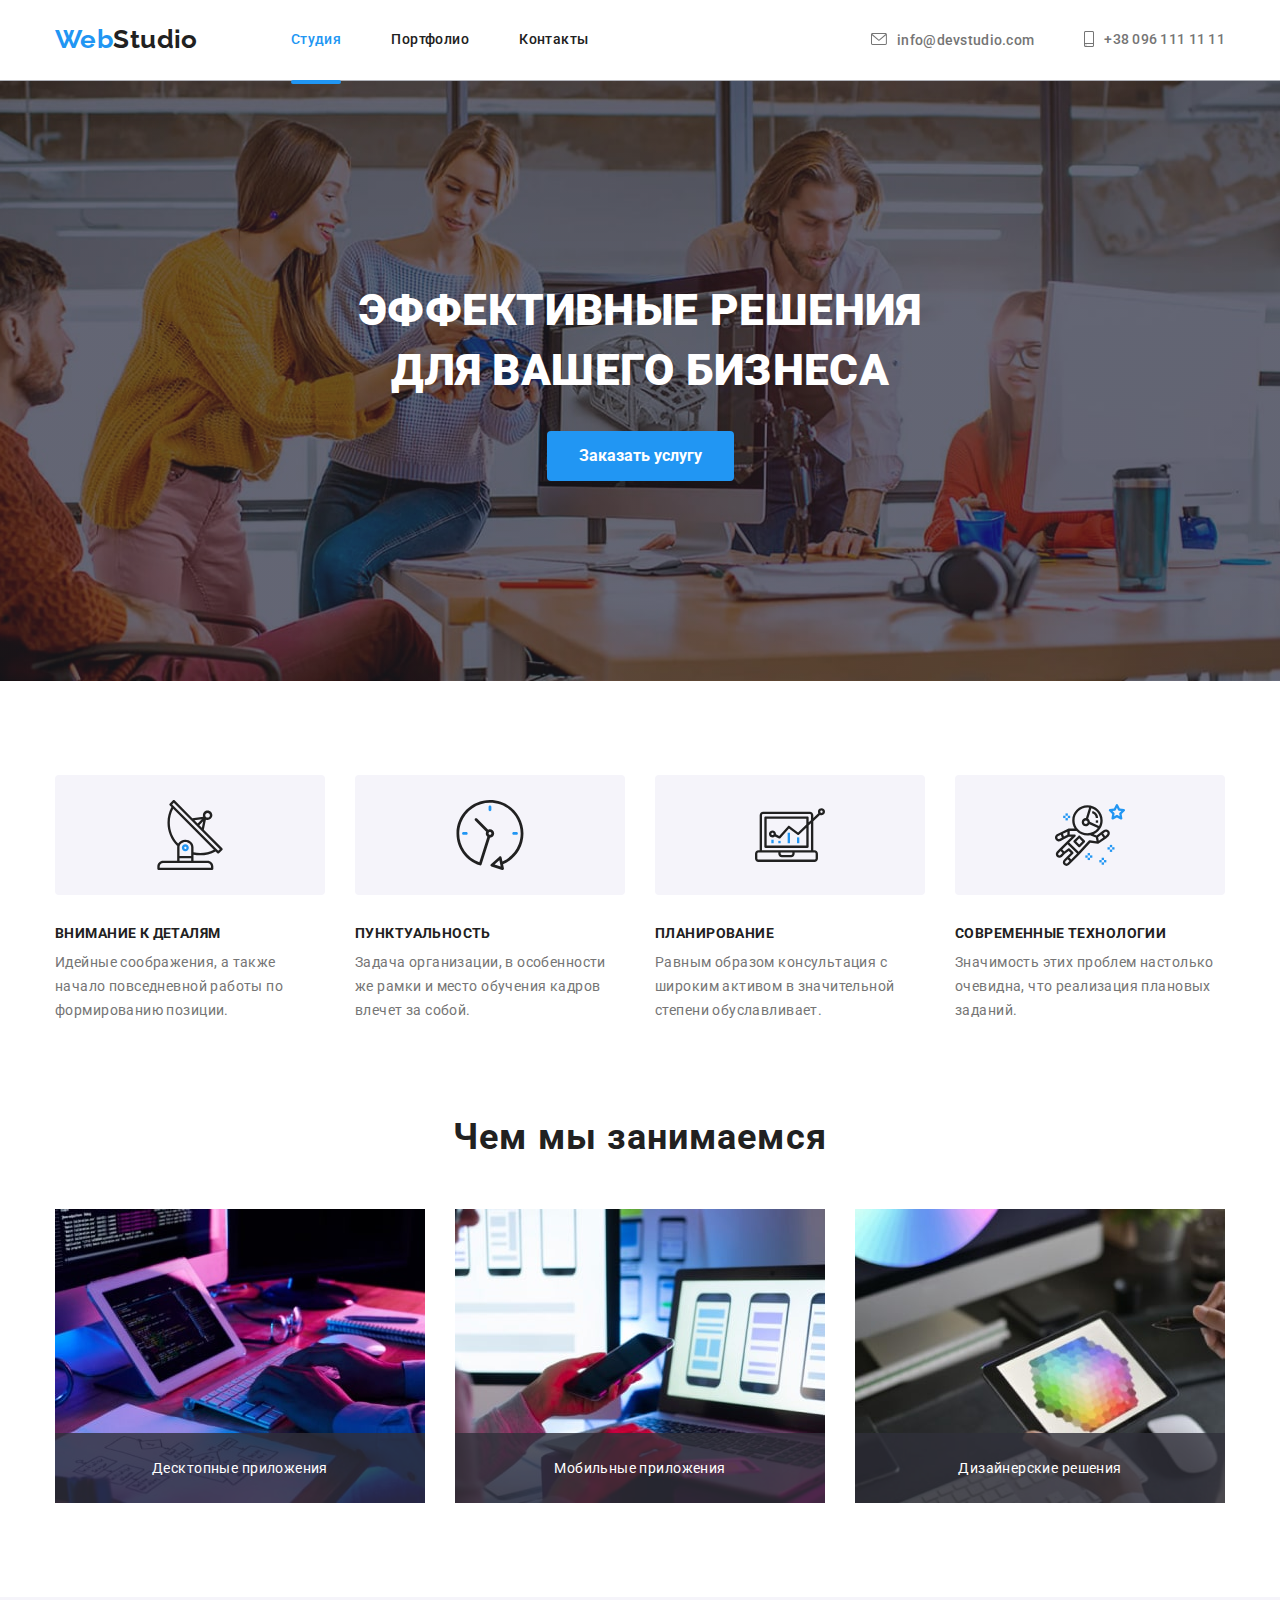
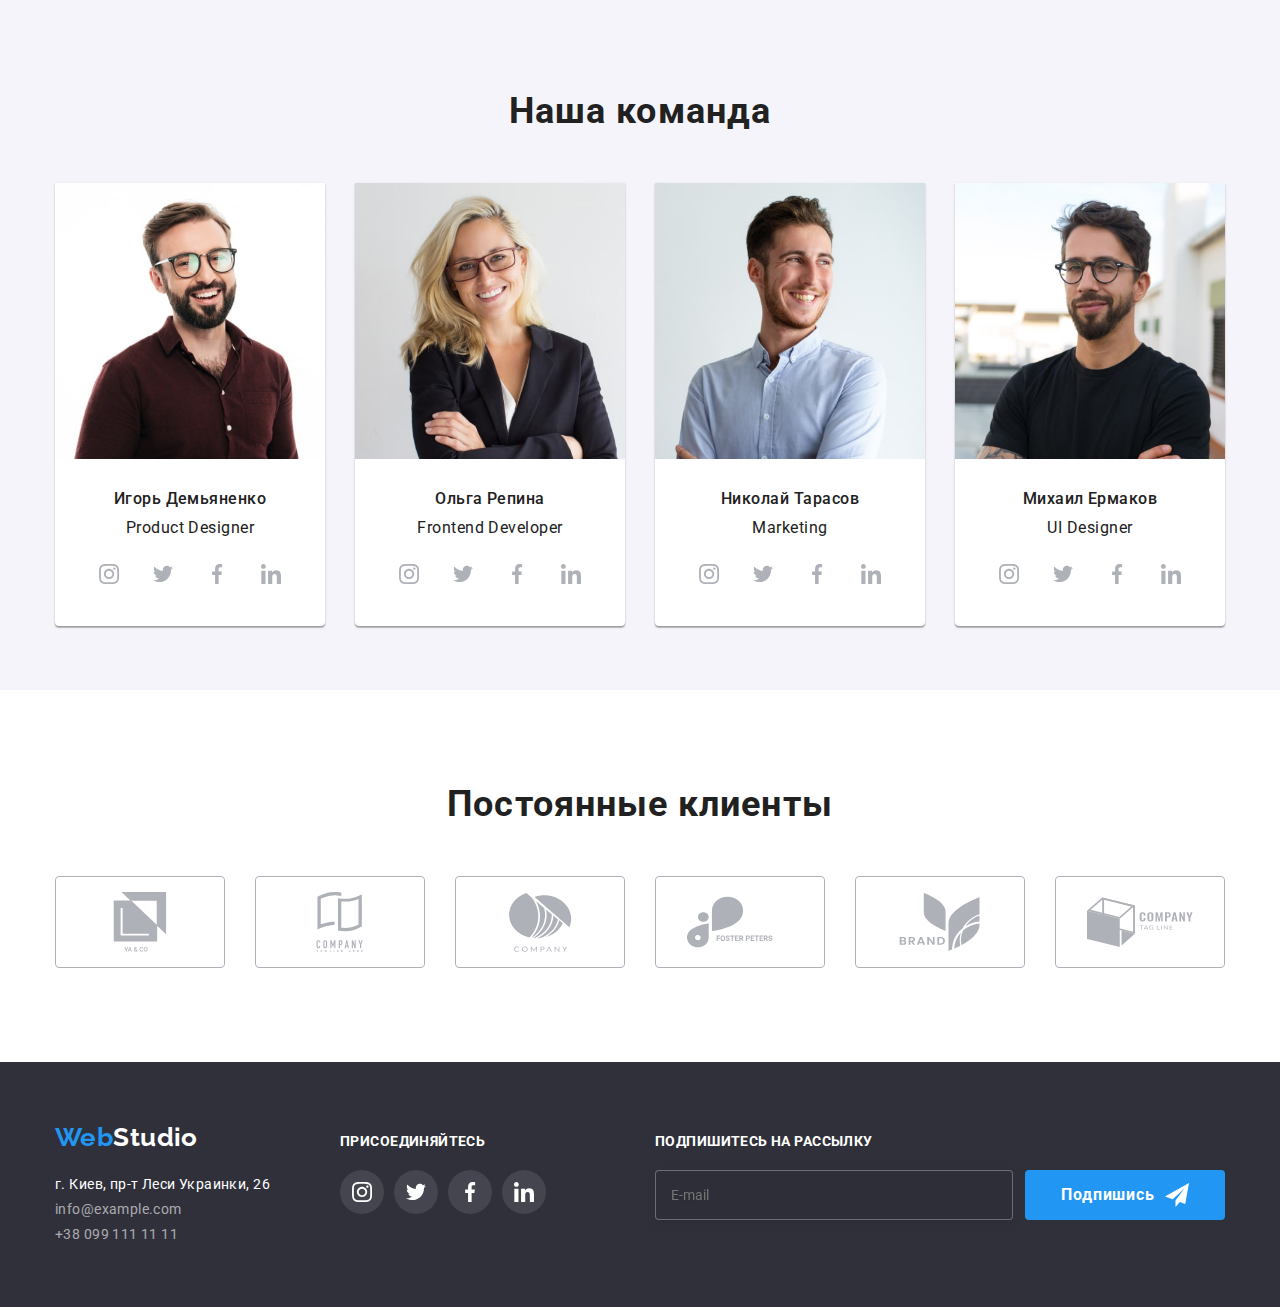
==== commit 10363003: "final8" ====
--- a/index.html
+++ b/index.html
@@ -44,7 +44,7 @@
 				</li>
 
 				<li class="contact__item"><a class="contact__link" href="tel:+380961111111">
-						<svg class="contact__icon" width="10px" height="40px">
+						<svg class="contact__icon" width="10px" height="16px">
 							<use href="./images/sprite.svg#icon-smartphone"></use>
 						</svg>
 						+38 096 111 11 11</a></li>
--- a/css/main.min.css
+++ b/css/main.min.css
@@ -1,2 +1,2 @@
-:root{--color-grey: rgba(117, 117, 117, 1);--black-color: rgba(33, 33, 33, 1);--blue-color: rgba(33, 150, 243, 1);--color-white: rgb(255, 255, 255, 1);--background-section: rgb(47, 48, 58);--background-ourTeam: rgb(245, 244, 250, 1);--background-color-button: rgb(33, 150, 243);--footer-contact-color: rgba(255, 255, 255, 0.6);--background-color-filter: rgba(245, 244, 250, 1);--background-color-header: rgba(255, 255, 255, 1);--card-set-gap: 30px;--background-Hero: rgba(47, 48, 58, 0.4);--background-footer-icons: rgba(255, 255, 255, 0.1);--color-icons: rgb(175, 177, 184, 1);--cubic-bezier: cubic-bezier(0.4, 0, 0.2, 1);--border--cards: rgb(238, 238, 238)}.section{padding-top:60px;padding-bottom:60px}@media screen and (min-width: 1200px){.section{padding-top:94px;padding-bottom:94px}}*{text-decoration:none;list-style-type:none;-webkit-box-sizing:border-box;box-sizing:border-box;margin:0;padding:0}body{font-family:"Roboto", sans-serif;color:var(--black-color)}.titleNone{display:none}img{display:block;max-width:100%;height:auto}body{background-color:#ffffff;color:#212121;font-family:Roboto, sans-serif;font-weight:400;font-size:14px;letter-spacing:0.03em;overflow-x:hidden}.container{width:100%;margin:0 auto;padding-left:15px;padding-right:15px}@media screen and (min-width: 480px) and (max-width: 767px){.container{max-width:480px}}@media screen and (min-width: 768px) and (max-width: 1199px){.container{max-width:768px}}@media screen and (min-width: 1200px){.container{max-width:1200px}}.title{font-weight:bold;font-size:28px;line-height:1.166;text-align:center;letter-spacing:0.03em;margin-bottom:50px}@media screen and (min-width: 1200px){.title{font-size:36px}}.header{padding-top:24px;padding-bottom:25px;-webkit-box-align:center;-ms-flex-align:center;align-items:center;background:var(--background-color-header)}@media screen and (max-width: 767px){.header{height:60px}}.header__container{display:-webkit-box;display:-ms-flexbox;display:flex}.header{border-bottom:1px solid var(--color-icons)}.hero{text-align:center;background:var(--background-section);padding-top:118px;padding-bottom:118px;max-width:1600px;margin-right:auto;margin-left:auto;background-size:cover;background-position:center;background-repeat:no-repeat}@media screen and (max-width: 767px){.hero{max-width:480px;background-image:-webkit-gradient(linear, left top, right top, from(var(--background-Hero)), to(var(--background-Hero))),url(../../images/mobile/mob-hero.jpg);background-image:linear-gradient(to right, var(--background-Hero), var(--background-Hero)),url(../../images/mobile/mob-hero.jpg)}}@media screen and (max-width: 767px) and (min-device-pixel-ratio: 2), screen and (max-width: 767px) and (-webkit-min-device-pixel-ratio: 2), screen and (max-width: 767px) and (min-resolution: 192dpi), screen and (max-width: 767px) and (min-resolution: 2dppx){.hero{background-image:-webkit-gradient(linear, left top, right top, from(var(--background-Hero)), to(var(--background-Hero))),url(../../images/mobile/mob-hero2x.jpg);background-image:linear-gradient(to right, var(--background-Hero), var(--background-Hero)),url(../../images/mobile/mob-hero2x.jpg)}}@media screen and (min-width: 768px){.hero{background-image:-webkit-gradient(linear, left top, right top, from(var(--background-Hero)), to(var(--background-Hero))),url(../../images/tablet/tab-hero.jpg);background-image:linear-gradient(to right, var(--background-Hero), var(--background-Hero)),url(../../images/tablet/tab-hero.jpg)}}@media screen and (min-width: 768px) and (min-device-pixel-ratio: 2), screen and (min-width: 768px) and (-webkit-min-device-pixel-ratio: 2), screen and (min-width: 768px) and (min-resolution: 192dpi), screen and (min-width: 768px) and (min-resolution: 2dppx){.hero{background-image:-webkit-gradient(linear, left top, right top, from(var(--background-Hero)), to(var(--background-Hero))),url(../../images/tablet/tab-hero2x.jpg);background-image:linear-gradient(to right, var(--background-Hero), var(--background-Hero)),url(../../images/tablet/tab-hero2x.jpg)}}@media screen and (min-width: 1200px){.hero{background-image:-webkit-gradient(linear, left top, right top, from(var(--background-Hero)), to(var(--background-Hero))),url(../../images/desktop/desktop-hero.jpg);background-image:linear-gradient(to right, var(--background-Hero), var(--background-Hero)),url(../../images/desktop/desktop-hero.jpg)}}@media screen and (min-width: 1200px) and (min-device-pixel-ratio: 2), screen and (min-width: 1200px) and (-webkit-min-device-pixel-ratio: 2), screen and (min-width: 1200px) and (min-resolution: 192dpi), screen and (min-width: 1200px) and (min-resolution: 2dppx){.hero{background-image:-webkit-gradient(linear, left top, right top, from(var(--background-Hero)), to(var(--background-Hero))),url(../../images/desktop/desktop-hero2x.jpg);background-image:linear-gradient(to right, var(--background-Hero), var(--background-Hero)),url(../../images/desktop/desktop-hero2x.jpg)}}@media screen and (min-width: 1200px){.hero{padding-top:200px;padding-bottom:200px;max-width:1600px}}.hero__title{color:var(--color-white);font-style:normal;font-weight:900;font-size:26px;line-height:1.363;margin-bottom:30px;text-align:center}@media screen and (min-width: 1200px){.hero__title{font-size:44px;line-height:1.36}}.hero__button{display:inline-block;font-family:inherit;background-color:var(--background-color-button);color:var(--color-white);border:none;font-weight:bold;font-size:16px;line-height:1.875;-webkit-box-align:center;-ms-flex-align:center;align-items:center;cursor:pointer;padding:10px 32px;border-radius:4px}.hero__button:hover,.hero__button:focus{color:var(--color-white)}.description{padding-top:60px}@media screen and (min-width: 1200px){.description{padding-top:94px}}@media screen and (min-width: 768px){.description__list{display:-webkit-box;display:-ms-flexbox;display:flex;-ms-flex-wrap:wrap;flex-wrap:wrap;margin-left:-30px}}.description__icon{display:-webkit-box;display:-ms-flexbox;display:flex;width:100%;height:120px;-webkit-box-pack:center;-ms-flex-pack:center;justify-content:center;-webkit-box-align:center;-ms-flex-align:center;align-items:center;background-color:var(--background-color-filter);border-radius:4px;margin-bottom:30px}@media screen and (min-width: 768px){.description__item{-ms-flex-preferred-size:calc((100% - 60px) / 2);flex-basis:calc((100% - 60px) / 2);margin-left:30px}}@media screen and (min-width: 1200px){.description__item{-ms-flex-preferred-size:calc((100% - 120px) / 4);flex-basis:calc((100% - 120px) / 4)}}.description__title{font-weight:bold;font-size:14px;line-height:1.142;letter-spacing:0.03em;text-transform:uppercase;margin-bottom:10px;text-align:center}@media screen and (min-width: 768px){.description__title{text-align:left}}.description__text{-webkit-box-align:center;-ms-flex-align:center;align-items:center;font-weight:normal;font-size:14px;line-height:1.714;letter-spacing:0.03em;color:var(--color-grey);margin-bottom:30px}.work{padding-top:0}@media screen and (max-width: 1199px){.work{display:none}}.work{padding-top:94px;padding-bottom:94px}.work__list{display:-webkit-box;display:-ms-flexbox;display:flex;-webkit-box-pack:center;-ms-flex-pack:center;justify-content:center}.work__item{position:relative}.work__item:not(:last-child){display:-webkit-box;display:-ms-flexbox;display:flex;margin-right:30px}.work__overlay{display:-webkit-box;display:-ms-flexbox;display:flex;-webkit-box-pack:center;-ms-flex-pack:center;justify-content:center;-webkit-box-align:center;-ms-flex-align:center;align-items:center;background:rgba(47,48,58,0.8);height:70px;width:370px;position:absolute;color:var(--color-white);bottom:0;width:370px}.team__list{text-align:center;margin-bottom:-30px}@media screen and (min-width: 768px){.team__list{display:-webkit-box;display:-ms-flexbox;display:flex;-ms-flex-wrap:wrap;flex-wrap:wrap;margin-left:-30px}}.team__item{margin-bottom:30px;background-color:var(--color-white);-webkit-box-shadow:0px 1px 3px rgba(0,0,0,0.12),0px 1px 1px rgba(0,0,0,0.14),0px 2px 1px rgba(0,0,0,0.2);box-shadow:0px 1px 3px rgba(0,0,0,0.12),0px 1px 1px rgba(0,0,0,0.14),0px 2px 1px rgba(0,0,0,0.2);border-radius:0px 0px 4px 4px}@media screen and (min-width: 768px){.team__item{-ms-flex-preferred-size:calc((100% - 60px) / 2);flex-basis:calc((100% - 60px) / 2);margin-left:30px}}@media screen and (min-width: 1200px){.team__item{-ms-flex-preferred-size:calc((100% - 120px) / 4);flex-basis:calc((100% - 120px) / 4)}}.team{padding-top:60px;padding-bottom:60px;background:var(--background-ourTeam)}@media screen and (min-width: 1200px){.team{padding-top:94px;padding-bottom:94px}}.team__box{padding-top:30px;padding-right:32px;padding-bottom:24px;padding-left:32px}@media screen and (min-width: 1200px){.team__box{padding-bottom:30px}}.team__name{font-weight:500;font-size:16px;line-height:1.187;text-align:center;letter-spacing:0.03em;margin-bottom:10px}.team__work{font-weight:normal;font-size:16px;line-height:1.187;text-align:center;letter-spacing:0.03em;margin-bottom:16px}.clients{padding-top:94px;padding-bottom:94px}.clients__list{display:-webkit-box;display:-ms-flexbox;display:flex;-ms-flex-wrap:wrap;flex-wrap:wrap;margin-left:-30px;margin-top:-30px}@media screen and (min-width: 1200px){.clients__list{-ms-flex-wrap:nowrap;flex-wrap:nowrap}}.clients__item{-ms-flex-preferred-size:calc((100% - 60px) / 2);flex-basis:calc((100% - 60px) / 2);margin-left:30px;margin-top:30px}@media screen and (min-width: 768px) and (max-width: 1199px){.clients__item{-ms-flex-preferred-size:calc((100% - 90px) / 3);flex-basis:calc((100% - 90px) / 3)}}.clients__link{border:1px solid #afb1b8;fill:var(--color-icons);display:-webkit-box;display:-ms-flexbox;display:flex;height:92px;border-radius:4px;-webkit-box-pack:center;-ms-flex-pack:center;justify-content:center;-webkit-box-align:center;-ms-flex-align:center;align-items:center;-webkit-transition:fill 250ms var(--cubic-bezier),border 250ms var(--cubic-bezier);transition:fill 250ms var(--cubic-bezier),border 250ms var(--cubic-bezier)}.clients__link:focus,.clients__link:hover{fill:var(--blue-color);border-color:var(--blue-color)}.clients__icon{display:-webkit-box;display:-ms-flexbox;display:flex;-webkit-box-align:center;-ms-flex-align:center;align-items:center;-webkit-box-pack:center;-ms-flex-pack:center;justify-content:center;width:106px;height:60px;background-color:var(--color-white)}.clients__icon:focus,.clients__icon:hover{fill:var(--blue-color);border-color:var(--blue-color)}.footer{padding-top:60px;padding-bottom:60px;background-color:var(--background-section)}.footer-address__white{color:var(--color-white)}.footer__box{text-align:left;font-style:normal;font-weight:normal;font-size:14px;line-height:1.714;letter-spacing:0.03em;color:var(--color-white)}.footer-container{text-align:center}@media screen and (min-width: 1200px){.footer-container{display:-webkit-box;display:-ms-flexbox;display:flex}}@media screen and (min-width: 1200px){.footer-container{display:-webkit-box;display:-ms-flexbox;display:flex;-webkit-box-align:baseline;-ms-flex-align:baseline;align-items:baseline;text-align:left}}@media screen and (min-width: 768px){.footer__tablet{display:-webkit-box;display:-ms-flexbox;display:flex;-ms-flex-pack:distribute;justify-content:space-around;-webkit-box-align:baseline;-ms-flex-align:baseline;align-items:baseline;margin-bottom:60px}}.portfolio{padding-top:94px;padding-bottom:94px}.portfolio-cards{margin-bottom:-30px}@media screen and (min-width: 768px){.portfolio-cards{display:-webkit-box;display:-ms-flexbox;display:flex;-ms-flex-wrap:wrap;flex-wrap:wrap;margin-top:30px;margin-left:-30px}}.portfolio-cards__list{width:100%;margin-bottom:30px}@media screen and (min-width: 768px){.portfolio-cards__list{-ms-flex-preferred-size:calc((100% - 60px) / 2);flex-basis:calc((100% - 60px) / 2);margin-left:30px}}@media screen and (min-width: 1200px){.portfolio-cards__list{-ms-flex-preferred-size:calc((100% - 90px) / 3);flex-basis:calc((100% - 90px) / 3)}}.portfolio-cards__link{display:-webkit-box;display:-ms-flexbox;display:flex;-webkit-box-orient:vertical;-webkit-box-direction:normal;-ms-flex-direction:column;flex-direction:column;height:100%;-webkit-transition:-webkit-box-shadow 250ms cubic-bezier(0.4, 0, 0.2, 1);transition:-webkit-box-shadow 250ms cubic-bezier(0.4, 0, 0.2, 1);transition:box-shadow 250ms cubic-bezier(0.4, 0, 0.2, 1);transition:box-shadow 250ms cubic-bezier(0.4, 0, 0.2, 1), -webkit-box-shadow 250ms cubic-bezier(0.4, 0, 0.2, 1)}.portfolio-cards__link:hover,.portfolio-cards__link:focus{-webkit-box-shadow:0px 1px 1px rgba(0,0,0,0.12),0px 4px 4px rgba(0,0,0,0.06),1px 4px 6px rgba(0,0,0,0.16);box-shadow:0px 1px 1px rgba(0,0,0,0.12),0px 4px 4px rgba(0,0,0,0.06),1px 4px 6px rgba(0,0,0,0.16)}.portfolio-cards__thumb{position:relative;overflow:hidden}.portfolio-overlay__text{position:absolute;width:100%;height:100%;font-size:14px;line-height:1.56;display:-webkit-box;display:-ms-flexbox;display:flex;-webkit-box-pack:center;-ms-flex-pack:center;justify-content:center;-webkit-box-align:center;-ms-flex-align:center;align-items:center;margin:0;padding-left:24px;padding-right:24px;color:var(--color-white);background-color:rgba(33,150,243,0.9);-webkit-transform:translateY(100%);transform:translateY(100%);-webkit-transition:-webkit-transform 250ms cubic-bezier(0.4, 0, 0.2, 1);transition:-webkit-transform 250ms cubic-bezier(0.4, 0, 0.2, 1);transition:transform 250ms cubic-bezier(0.4, 0, 0.2, 1);transition:transform 250ms cubic-bezier(0.4, 0, 0.2, 1), -webkit-transform 250ms cubic-bezier(0.4, 0, 0.2, 1)}.portfolio-cards__link:hover .portfolio-overlay__text,.portfolio-cards__link:focus .portfolio-overlay__text{-webkit-transform:translateY(0);transform:translateY(0)}@media screen and (min-width: 480px){.portfolio-overlay__text{font-size:18px}}.portfolio-name{-webkit-box-flex:1;-ms-flex-positive:1;flex-grow:1;padding:20px 24px;border-bottom:1px solid var(--border--cards);border-left:1px solid var(--border--cards);border-right:1px solid var(--border--cards)}.portfolio-name__title{font-weight:700;font-size:18px;line-height:2;letter-spacing:0.06em;margin-bottom:4px;color:var(--black-color)}.portfolio-name__text{color:var(--color-grey);font-size:16px;line-height:1.88}.navigation__logo{display:block;color:var(--black-color);font-family:Raleway;font-weight:bold;font-size:26px;line-height:1.192}.navigation__web{color:var(--blue-color)}.footer__logo{display:block;color:var(--black-color);font-family:Raleway;font-weight:bold;font-size:26px;line-height:1.192;margin-bottom:20px}@media screen and (max-width: 767px){.footer__logo{text-align:center}}.nav{display:-webkit-box;display:-ms-flexbox;display:flex}.nav .nav-list__link--studio.current{color:var(--blue-color)}@media screen and (min-width: 767px){.nav{display:-webkit-box;display:-ms-flexbox;display:flex;-webkit-box-align:center;-ms-flex-align:center;align-items:center}}.nav-list{display:-webkit-box;display:-ms-flexbox;display:flex;-webkit-box-align:center;-ms-flex-align:center;align-items:center;margin-left:93px}.nav-list>.nav-list__item:not(:last-child){margin-right:50px}@media screen and (max-width: 767px){.nav-list{display:none}}@media screen and (min-width: 768px) and (max-width: 1199px){.nav-list{margin-left:88px}}@media screen and (min-width: 1200px){.nav-list{margin-left:93px}}.nav-list__item{display:block}.nav-list__link--studio{position:relative;text-decoration:none;color:var(--black-color);font-weight:500;font-size:14px;line-height:1.142;-webkit-transition:color 250ms var(--cubic-bezier);transition:color 250ms var(--cubic-bezier)}.nav-list__link--studio.current::after{margin-top:32px;display:block;content:"";position:absolute;width:100%;height:4px;background:#2196f3;border-radius:2px}.nav-list__link--studio:hover,.nav-list__link--studio:focus{color:var(--blue-color)}.contact__list>.contact__item:not(:last-child){margin-right:50px}.nav-list__link--portfolio.current::after{margin-top:32px;display:block;content:"";position:absolute;width:100%;height:4px;background:#2196f3;border-radius:2px}.nav .nav-list__link--portfolio.current{color:var(--blue-color)}.nav-list__link--portfolio{color:var(--black-color);font-weight:500;font-size:14px;line-height:1.142;position:relative;-webkit-transition:color 250ms var(--cubic-bezier);transition:color 250ms var(--cubic-bezier)}.nav-list__link--portfolio:hover,.nav-list__link--portfolio:focus{color:var(--blue-color)}.contact__list{display:-webkit-box;display:-ms-flexbox;display:flex;margin-left:auto}@media screen and (max-width: 767px){.contact__list{display:none}}@media screen and (min-width: 768px) and (max-width: 1199px){.contact__list{-webkit-box-orient:vertical;-webkit-box-direction:normal;-ms-flex-direction:column;flex-direction:column;margin-left:30px}}@media screen and (min-width: 1200px){.contact__list{-webkit-box-align:center;-ms-flex-align:center;align-items:center}}.nav-list__link--contact{color:var(--black-color);font-weight:500;font-size:14px;line-height:1.142}.contact__icon{fill:currentColor;margin-right:10px}.contact__link{display:-webkit-box;display:-ms-flexbox;display:flex;-webkit-box-align:center;-ms-flex-align:center;align-items:center;color:var(--color-grey);font-weight:500;font-size:14px;line-height:1.142;letter-spacing:0.02em;-webkit-transition:color 250ms var(--cubic-bezier);transition:color 250ms var(--cubic-bezier)}.contact__link:hover,.contact__link:focus{color:var(--blue-color)}.footer-form{margin-left:auto}.footer-form__title{display:block;margin-bottom:20px;font-weight:bold;font-size:14px;line-height:1.14;letter-spacing:0.03em;text-transform:uppercase;color:var(--color-white)}@media screen and (max-width: 767px){.footer-form__title{text-align:center}}@media screen and (min-width: 1200px){.footer-form__list{display:-webkit-box;display:-ms-flexbox;display:flex}}.footer-form__mail{width:358px;height:50px;padding:15px;margin-right:12px;border:1px solid rgba(255,255,255,0.3);-webkit-filter:drop-shadow(0px 4px 4px rgba(0,0,0,0.15));filter:drop-shadow(0px 4px 4px rgba(0,0,0,0.15));border-radius:4px;background-color:var(--background-Hero);color:var(--color-white)}@media screen and (max-width: 767px){.footer-form__mail{margin-bottom:20px;width:100%}}@media screen and (min-width: 768px) and (max-width: 1199px){.footer-form__mail{width:450px;margin-left:auto;margin-right:auto;margin-bottom:20px}}@media screen and (min-width: 1200px){.footer-form__mail{display:inline-block;width:358px;margin-right:12px;margin-bottom:0}}.footer-form__button{display:-webkit-box;display:-ms-flexbox;display:flex;-webkit-box-pack:center;-ms-flex-pack:center;justify-content:center;-webkit-box-align:center;-ms-flex-align:center;align-items:center;width:200px;height:50px;font-weight:bold;font-size:16px;line-height:1.87;letter-spacing:0.06em;color:var(--color-white);background-color:var(--blue-color);-webkit-box-shadow:0px,4px,4px #000;box-shadow:0px,4px,4px #000;border-radius:4px;border:none;cursor:pointer;margin:0 auto}@media screen and (min-width: 480px) and (max-width: 767px){.footer-form__button{margin:0 auto}}.footer-form__svg{margin-left:10px;fill:var(--color-white)}.portfolio-filter{margin-bottom:34px;display:-webkit-box;display:-ms-flexbox;display:flex}@media screen and (max-width: 767px){.portfolio-filter{-ms-flex-wrap:wrap;flex-wrap:wrap}}@media screen and (min-width: 768px){.portfolio-filter{-webkit-box-pack:center;-ms-flex-pack:center;justify-content:center}}.portfolio-filter__button{background:var(--background-color-filter);color:var(--black-color);font-family:inherit;font-weight:500;font-size:16px;line-height:1.625;text-align:center;letter-spacing:0.03em;border:none;border-radius:4px;cursor:pointer;padding:6px 22px;-webkit-transition:background 250ms var(--cubic-bezier),color 250ms var(--cubic-bezier),-webkit-box-shadow 250ms var(--cubic-bezier);transition:background 250ms var(--cubic-bezier),color 250ms var(--cubic-bezier),-webkit-box-shadow 250ms var(--cubic-bezier);transition:background 250ms var(--cubic-bezier),color 250ms var(--cubic-bezier),box-shadow 250ms var(--cubic-bezier);transition:background 250ms var(--cubic-bezier),color 250ms var(--cubic-bezier),box-shadow 250ms var(--cubic-bezier),-webkit-box-shadow 250ms var(--cubic-bezier)}.portfolio-filter__item:not(:last-child){margin-right:8px}@media screen and (max-width: 767px){.portfolio-filter__item{margin-bottom:15px}}.portfolio-filter__button:hover,.portfolio-filter__button:focus{background:var(--background-color-button);color:var(--color-white);-webkit-box-shadow:0px 1px 1px rgba(0,0,0,0.12),0px 4px 4px rgba(0,0,0,0.06),1px 4px 6px rgba(0,0,0,0.16);box-shadow:0px 1px 1px rgba(0,0,0,0.12),0px 4px 4px rgba(0,0,0,0.06),1px 4px 6px rgba(0,0,0,0.16)}.back-drop{position:fixed;top:0;left:0;width:100%;height:100%;background-color:rgba(0,0,0,0.2);opacity:1;-webkit-transition:opacity 250ms var(--cubic-bezier),visibility 250ms var(--cubic-bezier);transition:opacity 250ms var(--cubic-bezier),visibility 250ms var(--cubic-bezier)}.back-drop.is-hidden{opacity:0;pointer-events:none;visibility:hidden}.back-drop.is-hidden .modal-section{-webkit-transform:translate(-50%, -50%) scale(0.8);transform:translate(-50%, -50%) scale(0.8)}@media screen and (max-width: 479px){.back-drop{display:-webkit-box;display:-ms-flexbox;display:flex;-webkit-box-pack:center;-ms-flex-pack:center;justify-content:center;padding:20px 15px}}@media screen and (min-width: 480px) and (max-width: 767px){.back-drop{display:-webkit-box;display:-ms-flexbox;display:flex;-webkit-box-pack:center;-ms-flex-pack:center;justify-content:center;padding:93px 15px}}.modal-section{position:absolute;width:100%;height:100%;max-width:450px;max-height:609px;top:50%;left:50%;padding:40px;background:var(--color-white);-webkit-transform:scale(1) translate(-50%, -50%);transform:scale(1) translate(-50%, -50%);-webkit-transition:visibility 250ms var(--cubic-bezier),-webkit-transform 250ms var(--cubic-bezier);transition:visibility 250ms var(--cubic-bezier),-webkit-transform 250ms var(--cubic-bezier);transition:transform 250ms var(--cubic-bezier),visibility 250ms var(--cubic-bezier);transition:transform 250ms var(--cubic-bezier),visibility 250ms var(--cubic-bezier),-webkit-transform 250ms var(--cubic-bezier)}@media screen and (min-width: 768px){.modal-section{position:absolute;top:50%;left:50%;-webkit-transform:translate(-50%, -50%) scale(1);transform:translate(-50%, -50%) scale(1)}}@media screen and (min-width: 1200px){.modal-section{max-width:528px;max-height:581px}}.modal-section__close{display:-webkit-box;display:-ms-flexbox;display:flex;position:absolute;-webkit-box-pack:center;-ms-flex-pack:center;justify-content:center;top:8px;right:8px;width:30px;height:30px;-webkit-box-align:center;-ms-flex-align:center;align-items:center;border-radius:50%;margin-left:auto;background:var(--color-white);border:1px solid rgba(0,0,0,0.1);cursor:pointer;-webkit-transition:fill 250ms var(--cubic-bezier);transition:fill 250ms var(--cubic-bezier)}.modal-section__close:hover,.modal-section__close:focus{fill:var(--blue-color)}.modal-form{display:-webkit-box;display:-ms-flexbox;display:flex;-webkit-box-orient:vertical;-webkit-box-direction:normal;-ms-flex-direction:column;flex-direction:column;margin-left:auto;margin-right:auto}.modal-form__title{font-weight:bold;font-size:20px;line-height:1.15;text-align:center;letter-spacing:0.03em;color:var(--black-color);margin-bottom:12px}@media screen and (max-width: 479px){.modal-form__title{font-size:15px}}@media screen and (min-width: 1200px){.modal-form__title{line-height:1.15}}.modal-form__name{font-size:12px;line-height:14px;letter-spacing:0.01em;color:var(--color-grey);display:inline-block;margin-bottom:10px}.modal-form__item{position:relative;display:block;margin-top:4px}.modal-form__input{display:block;height:40px;width:100%;padding-top:12px;padding-bottom:12px;padding-left:42px;border:1px solid rgba(33,33,33,0.2);border-radius:4px;-webkit-transition:border 250ms var(--cubic-bezier);transition:border 250ms var(--cubic-bezier)}.modal-form__input:focus,.modal-form__input:hover{border-color:var(--blue-color)}.modal-form__input:focus+.modal-form__svg,.modal-form__input:hover+.modal-form__svg{fill:var(--blue-color)}@media screen and (max-width: 479px){.modal-form__input{height:30px}}.modal-form__svg{fill:var(--black-color);margin-bottom:4px;top:50%;left:12px;-webkit-transform:translateY(-50%);transform:translateY(-50%);position:absolute;-webkit-transition:fill 250ms var(--cubic-bezier);transition:fill 250ms var(--cubic-bezier)}.modal-form__textarea{resize:none;width:100%;height:120px;padding:12px 16px;border:1px solid rgba(33,33,33,0.2);border-radius:4px;-webkit-transition:border 250ms var(--cubic-bezier);transition:border 250ms var(--cubic-bezier)}.modal-form__textarea::-webkit-input-placeholder{font-size:14px;line-height:16px;letter-spacing:0.01em;color:rgba(117,117,117,0.5)}.modal-form__textarea:-ms-input-placeholder{font-size:14px;line-height:16px;letter-spacing:0.01em;color:rgba(117,117,117,0.5)}.modal-form__textarea::-ms-input-placeholder{font-size:14px;line-height:16px;letter-spacing:0.01em;color:rgba(117,117,117,0.5)}.modal-form__textarea::placeholder{font-size:14px;line-height:16px;letter-spacing:0.01em;color:rgba(117,117,117,0.5)}@media screen and (min-width: 1200px){.modal-form__textarea::-webkit-input-placeholder{font-size:12px;line-height:1.17}.modal-form__textarea:-ms-input-placeholder{font-size:12px;line-height:1.17}.modal-form__textarea::-ms-input-placeholder{font-size:12px;line-height:1.17}.modal-form__textarea::placeholder{font-size:12px;line-height:1.17}}.modal-form__textarea:focus,.modal-form__textarea:hover{border-color:var(--blue-color)}@media screen and (max-width: 479px){.modal-form__textarea{height:100px}}.modal-check__contract{display:inline-block;font-size:12px;line-height:1.17;color:var(--blue-color);border-bottom:1px solid var(--blue-color)}@media screen and (min-width: 1200px){.modal-check__contract{font-size:14px}}.modal-form__button{display:inline-block;font-family:inherit;background-color:var(--background-color-button);color:var(--color-white);border:none;font-weight:bold;font-size:16px;line-height:1.875;-webkit-box-align:center;-ms-flex-align:center;align-items:center;cursor:pointer;padding:10px 55px;border-radius:4px;margin:auto}.modal-check__box{-webkit-appearance:none;-moz-appearance:none;appearance:none;position:absolute}.modal-check{font-size:12px;color:var(--color-grey);margin-bottom:30px;display:-webkit-box;display:-ms-flexbox;display:flex}.modal-check__svg{width:16px;height:15px;border:1px solid black;border-radius:4px;display:inline-block;cursor:pointer}.modal-check__box:focus ~ .modal-check__svg{border-color:var(--blue-color)}.modal-check__box:checked ~ .modal-check__svg{background-color:var(--blue-color);border-color:var(--blue-color);-webkit-box-align:center;-ms-flex-align:center;align-items:center;-webkit-box-pack:center;-ms-flex-pack:center;justify-content:center;background-image:url("../images/check.svg");background-size:contain;background-origin:border-box}.social__list{display:-webkit-box;display:-ms-flexbox;display:flex;-webkit-box-align:center;-ms-flex-align:center;align-items:center;-webkit-box-pack:justify;-ms-flex-pack:justify;justify-content:space-between;margin-left:auto;margin-right:auto;width:206px}.social__item:not(:last-child){margin-right:10px}.social__link{fill:var(--color-icons);display:-webkit-box;display:-ms-flexbox;display:flex;-webkit-box-pack:center;-ms-flex-pack:center;justify-content:center;-webkit-box-align:center;-ms-flex-align:center;align-items:center;border-radius:50%;width:44px;height:44px;-webkit-transition:fill 250ms var(--cubic-bezier),background 250ms var(--cubic-bezier);transition:fill 250ms var(--cubic-bezier),background 250ms var(--cubic-bezier)}.social__icon{width:20px;height:20px}.social__link:hover,.social__link:focus{fill:var(--color-white);background:var(--blue-color);border-radius:50%}@media screen and (min-width: 1200px){.footer-icon__box{margin-left:70px}}.footer-icon__title{font-weight:bold;font-size:14px;line-height:inherit;letter-spacing:inherit;text-transform:uppercase;color:var(--color-white);margin-bottom:20px}@media screen and (max-width: 767px){.footer-icon__title{text-align:center}}.footer-icon__list{width:206px;display:-webkit-box;display:-ms-flexbox;display:flex;-webkit-box-align:center;-ms-flex-align:center;align-items:center}@media screen and (max-width: 767px){.footer-icon__list{margin:0 auto;margin-bottom:60px}}.footer-icon__svg{width:20px;height:20px;fill:var(--color-white)}.footer-icon__link{display:-webkit-box;display:-ms-flexbox;display:flex;background-color:var(--background-footer-icons);width:44px;height:44px;border-radius:50%;-webkit-box-pack:center;-ms-flex-pack:center;justify-content:center;-webkit-box-align:center;-ms-flex-align:center;align-items:center;-webkit-transition:background-color 250ms var(--cubic-bezier);transition:background-color 250ms var(--cubic-bezier)}.footer-icon__item:not(:last-child){margin-right:10px}.footer-icon__link:hover,.footer-icon__link:focus{fill:var(--color-white);background:var(--blue-color);border-radius:50%}.footer-address{font-style:normal}@media screen and (max-width: 767px){.footer-address{text-align:center;margin-bottom:60px}}.footer__web{color:var(--blue-color)}.footer-address>.footer-section__logo{margin-bottom:20px}.footer-address__link{text-decoration:none;font-weight:normal;font-size:14px;line-height:24px;letter-spacing:0.03em;color:var(--footer-contact-color);-webkit-transition:color 250ms var(--cubic-bezier);transition:color 250ms var(--cubic-bezier);padding-top:9px}.footer-address__link:hover,.footer-address__link:focus{color:var(--blue-color)}.menu-open{display:-webkit-inline-box;display:-ms-inline-flexbox;display:inline-flex;margin-left:auto;padding:0;border:0;background-color:transparent;color:var(--black-color)}.menu-open:hover,.menu-open:focus{color:var(--blue-color)}@media screen and (min-width: 768px){.menu-open{display:none}}.menu-icon{fill:currentColor}@media screen and (max-width: 767px){.mob-menu{position:fixed;top:0;left:0;width:100vw;height:100vh;background-color:#ffffff;overflow:auto;opacity:1;z-index:2}}@media screen and (min-width: 768px){.mob-menu{display:none}}@media screen and (max-width: 767px){.mob-menu.is-hidden{opacity:0;visibility:hidden;pointer-events:none}}.mob-menu__container{position:relative;display:-webkit-box;display:-ms-flexbox;display:flex;-webkit-box-orient:vertical;-webkit-box-direction:normal;-ms-flex-direction:column;flex-direction:column;-webkit-box-pack:justify;-ms-flex-pack:justify;justify-content:space-between;height:100%;padding:48px 40px}.mob-menu__close{position:absolute;top:10px;right:15px;padding:0;border:0;background-color:transparent;color:var(--black-color)}.mob-menu__close:hover,.mob-menu__close:focus{color:var(--blue-color)}@media screen and (min-width: 768px){.mob-menu__close{display:none}}.mob-menu__nav-list{margin-bottom:-32px}@media screen and (max-width: 479px){.mob-menu__nav-list{margin-bottom:-22px}}.mob-menu__nav-item{margin-bottom:32px}@media screen and (max-width: 479px){.mob-menu__nav-item{margin-bottom:22px}}.mob-menu__nav-link{font-weight:500;font-size:40px;line-height:1.18;letter-spacing:0.02em;color:var(--black-color)}.mob-menu__nav-link--current{color:var(--blue-color)}.mob-menu__nav-link:hover,.mob-menu__nav-link:focus{color:var(--blue-color)}@media screen and (max-width: 479px){.mob-menu__nav-link{font-size:30px}}.mob-menu__contacts-list{margin-bottom:64px}@media screen and (max-width: 479px){.mob-menu__contacts-list{margin-bottom:34px}}.mob-menu__contacts-item:not(:last-child){margin-bottom:32px}@media screen and (max-width: 479px){.mob-menu__contacts-item:not(:last-child){margin-bottom:22px}}.mob-menu__contacts-link{font-weight:500;font-size:24px;line-height:1.17;letter-spacing:0.02em;color:var(--color-grey)}.mob-menu__contacts-link:hover,.mob-menu__contacts-link:focus{font-size:34px;line-height:1.18;color:var(--blue-color)}@media screen and (max-width: 479px){.mob-menu__contacts-link{font-size:18px}}.mob-menu__media-list{display:-webkit-box;display:-ms-flexbox;display:flex}.mob-menu__media-item:not(:last-child){margin-right:10px}.mob-menu__media-item:not(:last-child):not(:last-child)::after{content:"";width:22px;height:0px;margin-left:10px;border:1px solid rgba(33,33,33,0.2);-webkit-transform:rotate(90deg);transform:rotate(90deg)}@media screen and (max-width: 479px){.mob-menu__media-item:not(:last-child){margin-right:7px}.mob-menu__media-item:not(:last-child):not(:last-child)::after{width:19px;margin-left:7px}}.mob-menu__media-link{font-weight:500;font-size:18px;line-height:1.22;letter-spacing:0.02em;color:#2196f3}@media screen and (max-width: 479px){.mob-menu__media-link{font-size:12px}}
+:root{--color-grey: rgba(117, 117, 117, 1);--black-color: rgba(33, 33, 33, 1);--blue-color: rgba(33, 150, 243, 1);--color-white: rgb(255, 255, 255, 1);--background-section: rgb(47, 48, 58);--background-ourTeam: rgb(245, 244, 250, 1);--background-color-button: rgb(33, 150, 243);--footer-contact-color: rgba(255, 255, 255, 0.6);--background-color-filter: rgba(245, 244, 250, 1);--background-color-header: rgba(255, 255, 255, 1);--card-set-gap: 30px;--background-Hero: rgba(47, 48, 58, 0.4);--background-footer-icons: rgba(255, 255, 255, 0.1);--color-icons: rgb(175, 177, 184, 1);--cubic-bezier: cubic-bezier(0.4, 0, 0.2, 1);--border--cards: rgb(238, 238, 238)}.section{padding-top:60px;padding-bottom:60px}@media screen and (min-width: 1200px){.section{padding-top:94px;padding-bottom:94px}}*{text-decoration:none;list-style-type:none;-webkit-box-sizing:border-box;box-sizing:border-box;margin:0;padding:0}body{font-family:"Roboto", sans-serif;color:var(--black-color)}.titleNone{display:none}img{display:block;max-width:100%;height:auto}body{background-color:#ffffff;color:#212121;font-family:Roboto, sans-serif;font-weight:400;font-size:14px;letter-spacing:0.03em;overflow-x:hidden}.container{width:100%;margin:0 auto;padding-left:15px;padding-right:15px}@media screen and (min-width: 480px) and (max-width: 767px){.container{max-width:480px}}@media screen and (min-width: 768px) and (max-width: 1199px){.container{max-width:768px}}@media screen and (min-width: 1200px){.container{max-width:1200px}}.title{font-weight:bold;font-size:28px;line-height:1.166;text-align:center;letter-spacing:0.03em;margin-bottom:50px}@media screen and (min-width: 1200px){.title{font-size:36px}}.header{padding-top:24px;padding-bottom:25px;-webkit-box-align:center;-ms-flex-align:center;align-items:center;background:var(--background-color-header)}@media screen and (max-width: 767px){.header{height:60px}}.header__container{display:-webkit-box;display:-ms-flexbox;display:flex}.header{border-bottom:1px solid var(--color-icons)}.hero{text-align:center;background:var(--background-section);padding-top:118px;padding-bottom:118px;max-width:1600px;margin-right:auto;margin-left:auto;background-size:cover;background-position:center;background-repeat:no-repeat}@media screen and (max-width: 767px){.hero{max-width:480px;background-image:-webkit-gradient(linear, left top, right top, from(var(--background-Hero)), to(var(--background-Hero))),url(./../images/mobile/mob-hero.jpg);background-image:linear-gradient(to right, var(--background-Hero), var(--background-Hero)),url(./../images/mobile/mob-hero.jpg)}}@media screen and (max-width: 767px) and (min-device-pixel-ratio: 2), screen and (max-width: 767px) and (-webkit-min-device-pixel-ratio: 2), screen and (max-width: 767px) and (min-resolution: 192dpi), screen and (max-width: 767px) and (min-resolution: 2dppx){.hero{background-image:-webkit-gradient(linear, left top, right top, from(var(--background-Hero)), to(var(--background-Hero))),url(./../images/mobile/mob-hero2x.jpg);background-image:linear-gradient(to right, var(--background-Hero), var(--background-Hero)),url(./../images/mobile/mob-hero2x.jpg)}}@media screen and (min-width: 768px){.hero{background-image:-webkit-gradient(linear, left top, right top, from(var(--background-Hero)), to(var(--background-Hero))),url(./../images/tablet/tab-hero.jpg);background-image:linear-gradient(to right, var(--background-Hero), var(--background-Hero)),url(./../images/tablet/tab-hero.jpg)}}@media screen and (min-width: 768px) and (min-device-pixel-ratio: 2), screen and (min-width: 768px) and (-webkit-min-device-pixel-ratio: 2), screen and (min-width: 768px) and (min-resolution: 192dpi), screen and (min-width: 768px) and (min-resolution: 2dppx){.hero{background-image:-webkit-gradient(linear, left top, right top, from(var(--background-Hero)), to(var(--background-Hero))),url(./../images/tablet/tab-hero2x.jpg);background-image:linear-gradient(to right, var(--background-Hero), var(--background-Hero)),url(./../images/tablet/tab-hero2x.jpg)}}@media screen and (min-width: 1200px){.hero{background-image:-webkit-gradient(linear, left top, right top, from(var(--background-Hero)), to(var(--background-Hero))),url(./../images/desktop/desktop-hero.jpg);background-image:linear-gradient(to right, var(--background-Hero), var(--background-Hero)),url(./../images/desktop/desktop-hero.jpg)}}@media screen and (min-width: 1200px) and (min-device-pixel-ratio: 2), screen and (min-width: 1200px) and (-webkit-min-device-pixel-ratio: 2), screen and (min-width: 1200px) and (min-resolution: 192dpi), screen and (min-width: 1200px) and (min-resolution: 2dppx){.hero{background-image:-webkit-gradient(linear, left top, right top, from(var(--background-Hero)), to(var(--background-Hero))),url(./../images/desktop/desktop-hero2x.jpg);background-image:linear-gradient(to right, var(--background-Hero), var(--background-Hero)),url(./../images/desktop/desktop-hero2x.jpg)}}@media screen and (min-width: 1200px){.hero{padding-top:200px;padding-bottom:200px;max-width:1600px}}.hero__title{color:var(--color-white);font-style:normal;font-weight:900;font-size:26px;line-height:1.363;margin-bottom:30px;text-align:center}@media screen and (min-width: 1200px){.hero__title{font-size:44px;line-height:1.36}}.hero__button{display:inline-block;font-family:inherit;background-color:var(--background-color-button);color:var(--color-white);border:none;font-weight:bold;font-size:16px;line-height:1.875;-webkit-box-align:center;-ms-flex-align:center;align-items:center;cursor:pointer;padding:10px 32px;border-radius:4px}.hero__button:hover,.hero__button:focus{color:var(--color-white)}.description{padding-top:60px}@media screen and (min-width: 1200px){.description{padding-top:94px}}.description__list{margin-top:-30px}@media screen and (min-width: 768px){.description__list{display:-webkit-box;display:-ms-flexbox;display:flex;-ms-flex-wrap:wrap;flex-wrap:wrap;margin-left:-30px}}.description__tool{display:-webkit-box;display:-ms-flexbox;display:flex;width:100%;height:120px;-webkit-box-pack:center;-ms-flex-pack:center;justify-content:center;-webkit-box-align:center;-ms-flex-align:center;align-items:center;background-color:var(--background-color-filter);border-radius:4px;margin-bottom:30px}.description__item{width:100%;margin-top:30px}@media screen and (min-width: 768px){.description__item{-ms-flex-preferred-size:calc((100% - 60px) / 2);flex-basis:calc((100% - 60px) / 2);margin-left:30px}}@media screen and (min-width: 1200px){.description__item{-ms-flex-preferred-size:calc((100% - 120px) / 4);flex-basis:calc((100% - 120px) / 4)}}.description__title{font-weight:bold;font-size:14px;line-height:1.142;letter-spacing:0.03em;text-transform:uppercase;margin-bottom:10px;text-align:center}@media screen and (min-width: 768px){.description__title{text-align:left}}.description__text{-webkit-box-align:center;-ms-flex-align:center;align-items:center;font-weight:normal;font-size:14px;line-height:1.714;letter-spacing:0.03em;color:var(--color-grey)}.work{padding-top:0}@media screen and (max-width: 1199px){.work{display:none}}.work{padding-top:94px;padding-bottom:94px}.work__list{display:-webkit-box;display:-ms-flexbox;display:flex;-webkit-box-pack:center;-ms-flex-pack:center;justify-content:center}.work__item{position:relative}.work__item:not(:last-child){display:-webkit-box;display:-ms-flexbox;display:flex;margin-right:30px}.work__overlay{display:-webkit-box;display:-ms-flexbox;display:flex;-webkit-box-pack:center;-ms-flex-pack:center;justify-content:center;-webkit-box-align:center;-ms-flex-align:center;align-items:center;background:rgba(47,48,58,0.8);height:70px;width:370px;position:absolute;color:var(--color-white);bottom:0;width:370px}.team__list{text-align:center;margin-bottom:-30px}@media screen and (min-width: 768px){.team__list{display:-webkit-box;display:-ms-flexbox;display:flex;-ms-flex-wrap:wrap;flex-wrap:wrap;margin-left:-30px;margin-top:-30px}}.team__item{background-color:var(--color-white);-webkit-box-shadow:0px 1px 3px rgba(0,0,0,0.12),0px 1px 1px rgba(0,0,0,0.14),0px 2px 1px rgba(0,0,0,0.2);box-shadow:0px 1px 3px rgba(0,0,0,0.12),0px 1px 1px rgba(0,0,0,0.14),0px 2px 1px rgba(0,0,0,0.2);border-radius:0px 0px 4px 4px}@media screen and (min-width: 768px){.team__item{-ms-flex-preferred-size:calc((100% - 60px) / 2);flex-basis:calc((100% - 60px) / 2);margin-top:30px;margin-left:30px}}@media screen and (min-width: 1200px){.team__item{-ms-flex-preferred-size:calc((100% - 120px) / 4);flex-basis:calc((100% - 120px) / 4)}}.team{padding-top:60px;padding-bottom:60px;background:var(--background-ourTeam)}@media screen and (min-width: 1200px){.team{padding-top:94px;padding-bottom:94px}}.team__box{padding-top:30px;padding-right:32px;padding-bottom:24px;padding-left:32px}@media screen and (min-width: 1200px){.team__box{padding-bottom:30px}}.team__name{font-weight:500;font-size:16px;line-height:1.187;text-align:center;letter-spacing:0.03em;margin-bottom:10px}.team__work{font-weight:normal;font-size:16px;line-height:1.187;text-align:center;letter-spacing:0.03em;margin-bottom:16px}.clients{padding-top:94px;padding-bottom:94px}.clients__list{display:-webkit-box;display:-ms-flexbox;display:flex;-ms-flex-wrap:wrap;flex-wrap:wrap;margin-left:-30px;margin-top:-30px}@media screen and (min-width: 1200px){.clients__list{-ms-flex-wrap:nowrap;flex-wrap:nowrap}}.clients__item{-ms-flex-preferred-size:calc((100% - 60px) / 2);flex-basis:calc((100% - 60px) / 2);margin-left:30px;margin-top:30px}@media screen and (min-width: 768px) and (max-width: 1199px){.clients__item{-ms-flex-preferred-size:calc((100% - 90px) / 3);flex-basis:calc((100% - 90px) / 3)}}.clients__link{border:1px solid #afb1b8;fill:var(--color-icons);display:-webkit-box;display:-ms-flexbox;display:flex;height:92px;border-radius:4px;-webkit-box-pack:center;-ms-flex-pack:center;justify-content:center;-webkit-box-align:center;-ms-flex-align:center;align-items:center;-webkit-transition:fill 250ms var(--cubic-bezier),border 250ms var(--cubic-bezier);transition:fill 250ms var(--cubic-bezier),border 250ms var(--cubic-bezier)}.clients__link:focus,.clients__link:hover{fill:var(--blue-color);border-color:var(--blue-color)}.clients__icon{display:-webkit-box;display:-ms-flexbox;display:flex;-webkit-box-align:center;-ms-flex-align:center;align-items:center;-webkit-box-pack:center;-ms-flex-pack:center;justify-content:center;width:106px;height:60px;background-color:var(--color-white)}.clients__icon:focus,.clients__icon:hover{fill:var(--blue-color);border-color:var(--blue-color)}.footer{padding-bottom:60px;padding-top:60px;background-color:var(--background-section)}.footer-address__white{color:var(--color-white)}.footer__box{text-align:left;font-style:normal;font-weight:normal;font-size:14px;line-height:1.714;letter-spacing:0.03em;color:var(--color-white)}@media screen and (max-width: 1199px){.footer__box{margin-bottom:60px}}.footer-container{text-align:center}@media screen and (min-width: 1200px){.footer-container{display:-webkit-box;display:-ms-flexbox;display:flex}}@media screen and (min-width: 1200px){.footer-container{display:-webkit-box;display:-ms-flexbox;display:flex;-webkit-box-align:baseline;-ms-flex-align:baseline;align-items:baseline;text-align:left}}@media screen and (max-width: 767px){.footer__tablet{margin-bottom:60px}}@media screen and (min-width: 768px){.footer__tablet{display:-webkit-box;display:-ms-flexbox;display:flex;-ms-flex-pack:distribute;justify-content:space-around;-webkit-box-align:baseline;-ms-flex-align:baseline;align-items:baseline}}.portfolio{padding-top:94px;padding-bottom:94px}.portfolio-cards{margin-bottom:-30px}@media screen and (min-width: 768px){.portfolio-cards{display:-webkit-box;display:-ms-flexbox;display:flex;-ms-flex-wrap:wrap;flex-wrap:wrap;margin-top:-30px;margin-left:-30px}}.portfolio-cards__list{width:100%}@media screen and (min-width: 768px){.portfolio-cards__list{-ms-flex-preferred-size:calc((100% - 60px) / 2);flex-basis:calc((100% - 60px) / 2);margin-left:30px;margin-top:30px}}@media screen and (min-width: 1200px){.portfolio-cards__list{-ms-flex-preferred-size:calc((100% - 90px) / 3);flex-basis:calc((100% - 90px) / 3)}}.portfolio-cards__link{display:-webkit-box;display:-ms-flexbox;display:flex;-webkit-box-orient:vertical;-webkit-box-direction:normal;-ms-flex-direction:column;flex-direction:column;height:100%;-webkit-transition:-webkit-box-shadow 250ms cubic-bezier(0.4, 0, 0.2, 1);transition:-webkit-box-shadow 250ms cubic-bezier(0.4, 0, 0.2, 1);transition:box-shadow 250ms cubic-bezier(0.4, 0, 0.2, 1);transition:box-shadow 250ms cubic-bezier(0.4, 0, 0.2, 1), -webkit-box-shadow 250ms cubic-bezier(0.4, 0, 0.2, 1)}.portfolio-cards__link:hover,.portfolio-cards__link:focus{-webkit-box-shadow:0px 1px 1px rgba(0,0,0,0.12),0px 4px 4px rgba(0,0,0,0.06),1px 4px 6px rgba(0,0,0,0.16);box-shadow:0px 1px 1px rgba(0,0,0,0.12),0px 4px 4px rgba(0,0,0,0.06),1px 4px 6px rgba(0,0,0,0.16)}.portfolio-cards__thumb{position:relative;overflow:hidden}.portfolio-overlay__text{position:absolute;width:100%;height:100%;font-size:14px;line-height:1.56;display:-webkit-box;display:-ms-flexbox;display:flex;-webkit-box-pack:center;-ms-flex-pack:center;justify-content:center;-webkit-box-align:center;-ms-flex-align:center;align-items:center;margin:0;padding-left:24px;padding-right:24px;color:var(--color-white);background-color:rgba(33,150,243,0.9);-webkit-transform:translateY(100%);transform:translateY(100%);-webkit-transition:-webkit-transform 250ms cubic-bezier(0.4, 0, 0.2, 1);transition:-webkit-transform 250ms cubic-bezier(0.4, 0, 0.2, 1);transition:transform 250ms cubic-bezier(0.4, 0, 0.2, 1);transition:transform 250ms cubic-bezier(0.4, 0, 0.2, 1), -webkit-transform 250ms cubic-bezier(0.4, 0, 0.2, 1)}.portfolio-cards__link:hover .portfolio-overlay__text,.portfolio-cards__link:focus .portfolio-overlay__text{-webkit-transform:translateY(0);transform:translateY(0)}@media screen and (min-width: 480px){.portfolio-overlay__text{font-size:18px}}.portfolio-name{-webkit-box-flex:1;-ms-flex-positive:1;flex-grow:1;padding:20px 24px;border-bottom:1px solid var(--border--cards);border-left:1px solid var(--border--cards);border-right:1px solid var(--border--cards)}.portfolio-name__title{font-weight:700;font-size:18px;line-height:2;letter-spacing:0.06em;margin-bottom:4px;color:var(--black-color)}.portfolio-name__text{color:var(--color-grey);font-size:16px;line-height:1.88}.navigation__logo{display:block;color:var(--black-color);font-family:Raleway;font-weight:bold;font-size:26px;line-height:1.192}.navigation__web{color:var(--blue-color)}.footer__logo{display:block;color:var(--black-color);font-family:Raleway;font-weight:bold;font-size:26px;line-height:1.192;margin-bottom:20px}@media screen and (max-width: 767px){.footer__logo{text-align:center}}.nav{display:-webkit-box;display:-ms-flexbox;display:flex}.nav .nav-list__link--studio.current{color:var(--blue-color)}@media screen and (min-width: 767px){.nav{display:-webkit-box;display:-ms-flexbox;display:flex;-webkit-box-align:center;-ms-flex-align:center;align-items:center}}.nav-list{display:-webkit-box;display:-ms-flexbox;display:flex;-webkit-box-align:center;-ms-flex-align:center;align-items:center;margin-left:93px}.nav-list>.nav-list__item:not(:last-child){margin-right:50px}@media screen and (max-width: 767px){.nav-list{display:none}}@media screen and (min-width: 768px) and (max-width: 1199px){.nav-list{margin-left:88px}}@media screen and (min-width: 1200px){.nav-list{margin-left:93px}}.nav-list__item{display:block}.nav-list__link--studio{position:relative;text-decoration:none;color:var(--black-color);font-weight:500;font-size:14px;line-height:1.142;-webkit-transition:color 250ms var(--cubic-bezier);transition:color 250ms var(--cubic-bezier)}.nav-list__link--studio.current::after{margin-top:32px;display:block;content:"";position:absolute;width:100%;height:4px;background:#2196f3;border-radius:2px}.nav-list__link--studio:hover,.nav-list__link--studio:focus{color:var(--blue-color)}@media screen and (min-width: 768px) and (max-width: 1199px){.contact__list>.contact__item:not(:last-child){margin-bottom:10px}}@media screen and (min-width: 1200px){.contact__list>.contact__item:not(:last-child){margin-right:50px}}.nav-list__link--portfolio.current::after{margin-top:32px;display:block;content:"";position:absolute;width:100%;height:4px;background:#2196f3;border-radius:2px}.nav .nav-list__link--portfolio.current{color:var(--blue-color)}.nav-list__link--portfolio{color:var(--black-color);font-weight:500;font-size:14px;line-height:1.142;position:relative;-webkit-transition:color 250ms var(--cubic-bezier);transition:color 250ms var(--cubic-bezier)}.nav-list__link--portfolio:hover,.nav-list__link--portfolio:focus{color:var(--blue-color)}.contact__list{display:-webkit-box;display:-ms-flexbox;display:flex;margin-left:auto}@media screen and (max-width: 767px){.contact__list{display:none}}@media screen and (min-width: 768px) and (max-width: 1199px){.contact__list{-webkit-box-orient:vertical;-webkit-box-direction:normal;-ms-flex-direction:column;flex-direction:column;margin-left:30px}}@media screen and (min-width: 1200px){.contact__list{-webkit-box-align:center;-ms-flex-align:center;align-items:center}}.nav-list__link--contact{color:var(--black-color);font-weight:500;font-size:14px;line-height:1.142}.contact__icon{fill:currentColor;margin-right:10px}.contact__link{display:-webkit-box;display:-ms-flexbox;display:flex;-webkit-box-align:center;-ms-flex-align:center;align-items:center;color:var(--color-grey);font-weight:500;font-size:14px;line-height:1.142;letter-spacing:0.02em;-webkit-transition:color 250ms var(--cubic-bezier);transition:color 250ms var(--cubic-bezier)}.contact__link:hover,.contact__link:focus{color:var(--blue-color)}.footer-form{margin-left:auto}.footer-form__title{display:block;margin-bottom:20px;font-weight:bold;font-size:14px;line-height:1.14;letter-spacing:0.03em;text-transform:uppercase;color:var(--color-white)}@media screen and (max-width: 767px){.footer-form__title{text-align:center}}@media screen and (min-width: 1200px){.footer-form__list{display:-webkit-box;display:-ms-flexbox;display:flex}}.footer-form__mail{width:358px;height:50px;padding:15px;margin-right:12px;border:1px solid rgba(255,255,255,0.3);-webkit-filter:drop-shadow(0px 4px 4px rgba(0,0,0,0.15));filter:drop-shadow(0px 4px 4px rgba(0,0,0,0.15));border-radius:4px;background-color:var(--background-Hero);color:var(--color-white)}@media screen and (max-width: 767px){.footer-form__mail{margin-bottom:20px;width:100%}}@media screen and (min-width: 768px) and (max-width: 1199px){.footer-form__mail{width:450px;margin-left:auto;margin-right:auto;margin-bottom:20px}}@media screen and (min-width: 1200px){.footer-form__mail{display:inline-block;width:358px;margin-right:12px;margin-bottom:0}}.footer-form__button{display:-webkit-box;display:-ms-flexbox;display:flex;-webkit-box-pack:center;-ms-flex-pack:center;justify-content:center;-webkit-box-align:center;-ms-flex-align:center;align-items:center;width:200px;height:50px;font-weight:bold;font-size:16px;line-height:1.87;letter-spacing:0.06em;color:var(--color-white);background-color:var(--blue-color);-webkit-box-shadow:0px,4px,4px #000;box-shadow:0px,4px,4px #000;border-radius:4px;border:none;cursor:pointer;margin:0 auto}@media screen and (min-width: 480px) and (max-width: 767px){.footer-form__button{margin:0 auto}}.footer-form__svg{margin-left:10px;fill:var(--color-white)}.portfolio-filter{margin-bottom:34px;display:-webkit-box;display:-ms-flexbox;display:flex}@media screen and (max-width: 767px){.portfolio-filter{-ms-flex-wrap:wrap;flex-wrap:wrap}}@media screen and (min-width: 768px){.portfolio-filter{-webkit-box-pack:center;-ms-flex-pack:center;justify-content:center}}.portfolio-filter__button{background:var(--background-color-filter);color:var(--black-color);font-family:inherit;font-weight:500;font-size:16px;line-height:1.625;text-align:center;letter-spacing:0.03em;border:none;border-radius:4px;cursor:pointer;padding:6px 22px;-webkit-transition:background 250ms var(--cubic-bezier),color 250ms var(--cubic-bezier),-webkit-box-shadow 250ms var(--cubic-bezier);transition:background 250ms var(--cubic-bezier),color 250ms var(--cubic-bezier),-webkit-box-shadow 250ms var(--cubic-bezier);transition:background 250ms var(--cubic-bezier),color 250ms var(--cubic-bezier),box-shadow 250ms var(--cubic-bezier);transition:background 250ms var(--cubic-bezier),color 250ms var(--cubic-bezier),box-shadow 250ms var(--cubic-bezier),-webkit-box-shadow 250ms var(--cubic-bezier)}.portfolio-filter__item:not(:last-child){margin-right:8px}@media screen and (max-width: 767px){.portfolio-filter__item:not(:nth-last-child(-n+2)){margin-bottom:15px}}.portfolio-filter__button:hover,.portfolio-filter__button:focus{background:var(--background-color-button);color:var(--color-white);-webkit-box-shadow:0px 1px 1px rgba(0,0,0,0.12),0px 4px 4px rgba(0,0,0,0.06),1px 4px 6px rgba(0,0,0,0.16);box-shadow:0px 1px 1px rgba(0,0,0,0.12),0px 4px 4px rgba(0,0,0,0.06),1px 4px 6px rgba(0,0,0,0.16)}.back-drop{position:fixed;top:0;left:0;width:100%;height:100%;background-color:rgba(0,0,0,0.2);opacity:1;-webkit-transition:opacity 250ms var(--cubic-bezier),visibility 250ms var(--cubic-bezier);transition:opacity 250ms var(--cubic-bezier),visibility 250ms var(--cubic-bezier)}.back-drop.is-hidden{opacity:0;pointer-events:none;visibility:hidden}.back-drop.is-hidden .modal-section{-webkit-transform:translate(-50%, -50%) scale(0.8);transform:translate(-50%, -50%) scale(0.8)}@media screen and (max-width: 479px){.back-drop{display:-webkit-box;display:-ms-flexbox;display:flex;-webkit-box-pack:center;-ms-flex-pack:center;justify-content:center;padding:20px 15px}}@media screen and (min-width: 480px) and (max-width: 767px){.back-drop{display:-webkit-box;display:-ms-flexbox;display:flex;-webkit-box-pack:center;-ms-flex-pack:center;justify-content:center;padding:93px 15px}}.modal-section{position:absolute;width:100%;height:100%;max-width:450px;max-height:609px;top:50%;left:50%;padding:40px;background:var(--color-white);-webkit-transform:scale(1) translate(-50%, -50%);transform:scale(1) translate(-50%, -50%);-webkit-transition:visibility 250ms var(--cubic-bezier),-webkit-transform 250ms var(--cubic-bezier);transition:visibility 250ms var(--cubic-bezier),-webkit-transform 250ms var(--cubic-bezier);transition:transform 250ms var(--cubic-bezier),visibility 250ms var(--cubic-bezier);transition:transform 250ms var(--cubic-bezier),visibility 250ms var(--cubic-bezier),-webkit-transform 250ms var(--cubic-bezier)}@media screen and (min-width: 768px){.modal-section{position:absolute;top:50%;left:50%;-webkit-transform:translate(-50%, -50%) scale(1);transform:translate(-50%, -50%) scale(1)}}@media screen and (min-width: 1200px){.modal-section{max-width:528px;max-height:581px}}.modal-section__close{display:-webkit-box;display:-ms-flexbox;display:flex;position:absolute;-webkit-box-pack:center;-ms-flex-pack:center;justify-content:center;top:8px;right:8px;width:30px;height:30px;-webkit-box-align:center;-ms-flex-align:center;align-items:center;border-radius:50%;margin-left:auto;background:var(--color-white);border:1px solid rgba(0,0,0,0.1);cursor:pointer;-webkit-transition:fill 250ms var(--cubic-bezier);transition:fill 250ms var(--cubic-bezier)}.modal-section__close:hover,.modal-section__close:focus{fill:var(--blue-color)}.modal-form{display:-webkit-box;display:-ms-flexbox;display:flex;-webkit-box-orient:vertical;-webkit-box-direction:normal;-ms-flex-direction:column;flex-direction:column;margin-left:auto;margin-right:auto}.modal-form__title{font-weight:bold;font-size:20px;line-height:1.15;text-align:center;letter-spacing:0.03em;color:var(--black-color);margin-bottom:12px}@media screen and (max-width: 479px){.modal-form__title{font-size:15px}}@media screen and (min-width: 1200px){.modal-form__title{line-height:1.15}}.modal-form__name{font-size:12px;line-height:14px;letter-spacing:0.01em;color:var(--color-grey);display:inline-block;margin-bottom:10px}.modal-form__item{position:relative;display:block;margin-top:4px}.modal-form__input{display:block;height:40px;width:100%;padding-top:12px;padding-bottom:12px;padding-left:42px;border:1px solid rgba(33,33,33,0.2);border-radius:4px;-webkit-transition:border 250ms var(--cubic-bezier);transition:border 250ms var(--cubic-bezier)}.modal-form__input:focus,.modal-form__input:hover{border-color:var(--blue-color)}.modal-form__input:focus+.modal-form__svg,.modal-form__input:hover+.modal-form__svg{fill:var(--blue-color)}@media screen and (max-width: 479px){.modal-form__input{height:30px}}.modal-form__svg{fill:var(--black-color);margin-bottom:4px;top:50%;left:12px;-webkit-transform:translateY(-50%);transform:translateY(-50%);position:absolute;-webkit-transition:fill 250ms var(--cubic-bezier);transition:fill 250ms var(--cubic-bezier)}.modal-form__textarea{resize:none;width:100%;height:120px;padding:12px 16px;border:1px solid rgba(33,33,33,0.2);border-radius:4px;-webkit-transition:border 250ms var(--cubic-bezier);transition:border 250ms var(--cubic-bezier)}.modal-form__textarea::-webkit-input-placeholder{font-size:14px;line-height:16px;letter-spacing:0.01em;color:rgba(117,117,117,0.5)}.modal-form__textarea:-ms-input-placeholder{font-size:14px;line-height:16px;letter-spacing:0.01em;color:rgba(117,117,117,0.5)}.modal-form__textarea::-ms-input-placeholder{font-size:14px;line-height:16px;letter-spacing:0.01em;color:rgba(117,117,117,0.5)}.modal-form__textarea::placeholder{font-size:14px;line-height:16px;letter-spacing:0.01em;color:rgba(117,117,117,0.5)}@media screen and (min-width: 1200px){.modal-form__textarea::-webkit-input-placeholder{font-size:12px;line-height:1.17}.modal-form__textarea:-ms-input-placeholder{font-size:12px;line-height:1.17}.modal-form__textarea::-ms-input-placeholder{font-size:12px;line-height:1.17}.modal-form__textarea::placeholder{font-size:12px;line-height:1.17}}.modal-form__textarea:focus,.modal-form__textarea:hover{border-color:var(--blue-color)}@media screen and (max-width: 479px){.modal-form__textarea{height:100px}}.modal-check__contract{display:inline-block;font-size:12px;line-height:1.17;color:var(--blue-color);border-bottom:1px solid var(--blue-color)}@media screen and (min-width: 1200px){.modal-check__contract{font-size:14px}}.modal-form__button{display:inline-block;font-family:inherit;background-color:var(--background-color-button);color:var(--color-white);border:none;font-weight:bold;font-size:16px;line-height:1.875;-webkit-box-align:center;-ms-flex-align:center;align-items:center;cursor:pointer;padding:10px 55px;border-radius:4px;margin:auto}.modal-check__box{-webkit-appearance:none;-moz-appearance:none;appearance:none;position:absolute}.modal-check{font-size:12px;color:var(--color-grey);margin-bottom:30px;display:-webkit-box;display:-ms-flexbox;display:flex}.modal-check__svg{width:16px;height:15px;border:1px solid black;border-radius:4px;display:inline-block;cursor:pointer}.modal-check__box:focus ~ .modal-check__svg{border-color:var(--blue-color)}.modal-check__box:checked ~ .modal-check__svg{background-color:var(--blue-color);border-color:var(--blue-color);-webkit-box-align:center;-ms-flex-align:center;align-items:center;-webkit-box-pack:center;-ms-flex-pack:center;justify-content:center;background-image:url("../images/check.svg");background-size:contain;background-origin:border-box}.social__list{display:-webkit-box;display:-ms-flexbox;display:flex;-webkit-box-align:center;-ms-flex-align:center;align-items:center;-webkit-box-pack:justify;-ms-flex-pack:justify;justify-content:space-between;margin-left:auto;margin-right:auto;width:206px}.social__item:not(:last-child){margin-right:10px}.social__link{fill:var(--color-icons);display:-webkit-box;display:-ms-flexbox;display:flex;-webkit-box-pack:center;-ms-flex-pack:center;justify-content:center;-webkit-box-align:center;-ms-flex-align:center;align-items:center;border-radius:50%;width:44px;height:44px;-webkit-transition:fill 250ms var(--cubic-bezier),background 250ms var(--cubic-bezier);transition:fill 250ms var(--cubic-bezier),background 250ms var(--cubic-bezier)}.social__icon{width:20px;height:20px}.social__link:hover,.social__link:focus{fill:var(--color-white);background:var(--blue-color);border-radius:50%}@media screen and (min-width: 1200px){.footer-icon__box{margin-left:70px}}.footer-icon__title{font-weight:bold;font-size:14px;line-height:inherit;letter-spacing:inherit;text-transform:uppercase;color:var(--color-white);margin-bottom:20px}@media screen and (max-width: 767px){.footer-icon__title{text-align:center}}.footer-icon__list{width:206px;display:-webkit-box;display:-ms-flexbox;display:flex;-webkit-box-align:center;-ms-flex-align:center;align-items:center}@media screen and (max-width: 767px){.footer-icon__list{margin:0 auto}}.footer-icon__svg{width:20px;height:20px;fill:var(--color-white)}.footer-icon__link{display:-webkit-box;display:-ms-flexbox;display:flex;background-color:var(--background-footer-icons);width:44px;height:44px;border-radius:50%;-webkit-box-pack:center;-ms-flex-pack:center;justify-content:center;-webkit-box-align:center;-ms-flex-align:center;align-items:center;-webkit-transition:background-color 250ms var(--cubic-bezier);transition:background-color 250ms var(--cubic-bezier)}.footer-icon__item:not(:last-child){margin-right:10px}.footer-icon__link:hover,.footer-icon__link:focus{fill:var(--color-white);background:var(--blue-color);border-radius:50%}.footer-address{font-style:normal}@media screen and (max-width: 767px){.footer-address{text-align:center;margin-bottom:60px}}.footer__web{color:var(--blue-color)}.footer-address>.footer-section__logo{margin-bottom:20px}.footer-address__link{text-decoration:none;font-weight:normal;font-size:14px;line-height:24px;letter-spacing:0.03em;color:var(--footer-contact-color);-webkit-transition:color 250ms var(--cubic-bezier);transition:color 250ms var(--cubic-bezier);padding-top:9px}.footer-address__link:hover,.footer-address__link:focus{color:var(--blue-color)}.menu-open{display:-webkit-inline-box;display:-ms-inline-flexbox;display:inline-flex;margin-left:auto;padding:0;border:0;background-color:transparent;color:var(--black-color)}.menu-open:hover,.menu-open:focus{color:var(--blue-color)}@media screen and (min-width: 768px){.menu-open{display:none}}.menu-icon{fill:currentColor}@media screen and (max-width: 767px){.mob-menu{position:fixed;top:0;left:0;width:100vw;height:100vh;background-color:#ffffff;overflow:auto;opacity:1;z-index:2}}@media screen and (min-width: 768px){.mob-menu{display:none}}@media screen and (max-width: 767px){.mob-menu.is-hidden{opacity:0;visibility:hidden;pointer-events:none}}.mob-menu__container{position:relative;display:-webkit-box;display:-ms-flexbox;display:flex;-webkit-box-orient:vertical;-webkit-box-direction:normal;-ms-flex-direction:column;flex-direction:column;-webkit-box-pack:justify;-ms-flex-pack:justify;justify-content:space-between;height:100%;padding:48px 40px}.mob-menu__close{position:absolute;top:10px;right:15px;padding:0;border:0;background-color:transparent;color:var(--black-color)}.mob-menu__close:hover,.mob-menu__close:focus{color:var(--blue-color)}@media screen and (min-width: 768px){.mob-menu__close{display:none}}.mob-menu__nav-list{margin-bottom:-32px}@media screen and (max-width: 479px){.mob-menu__nav-list{margin-bottom:-22px}}.mob-menu__nav-item{margin-bottom:32px}@media screen and (max-width: 479px){.mob-menu__nav-item{margin-bottom:22px}}.mob-menu__nav-link{font-weight:500;font-size:40px;line-height:1.18;letter-spacing:0.02em;color:var(--black-color)}.mob-menu__nav-link--current{color:var(--blue-color)}.mob-menu__nav-link:hover,.mob-menu__nav-link:focus{color:var(--blue-color)}@media screen and (max-width: 479px){.mob-menu__nav-link{font-size:30px}}.mob-menu__contacts-list{margin-bottom:64px}@media screen and (max-width: 479px){.mob-menu__contacts-list{margin-bottom:34px}}.mob-menu__contacts-item:not(:last-child){margin-bottom:32px}@media screen and (max-width: 479px){.mob-menu__contacts-item:not(:last-child){margin-bottom:22px}}.mob-menu__contacts-link{font-weight:500;font-size:24px;line-height:1.17;letter-spacing:0.02em;color:var(--color-grey)}.mob-menu__contacts-link:hover,.mob-menu__contacts-link:focus{font-size:34px;line-height:1.18;color:var(--blue-color)}@media screen and (max-width: 479px){.mob-menu__contacts-link{font-size:18px}}.mob-menu__media-list{display:-webkit-box;display:-ms-flexbox;display:flex}.mob-menu__media-item:not(:last-child){margin-right:10px}.mob-menu__media-item:not(:last-child):not(:last-child)::after{content:"";width:22px;height:0px;margin-left:10px;border:1px solid rgba(33,33,33,0.2);-webkit-transform:rotate(90deg);transform:rotate(90deg)}@media screen and (max-width: 479px){.mob-menu__media-item:not(:last-child){margin-right:7px}.mob-menu__media-item:not(:last-child):not(:last-child)::after{width:19px;margin-left:7px}}.mob-menu__media-link{font-weight:500;font-size:18px;line-height:1.22;letter-spacing:0.02em;color:#2196f3}@media screen and (max-width: 479px){.mob-menu__media-link{font-size:12px}}
 /*# sourceMappingURL=main.min.css.map */